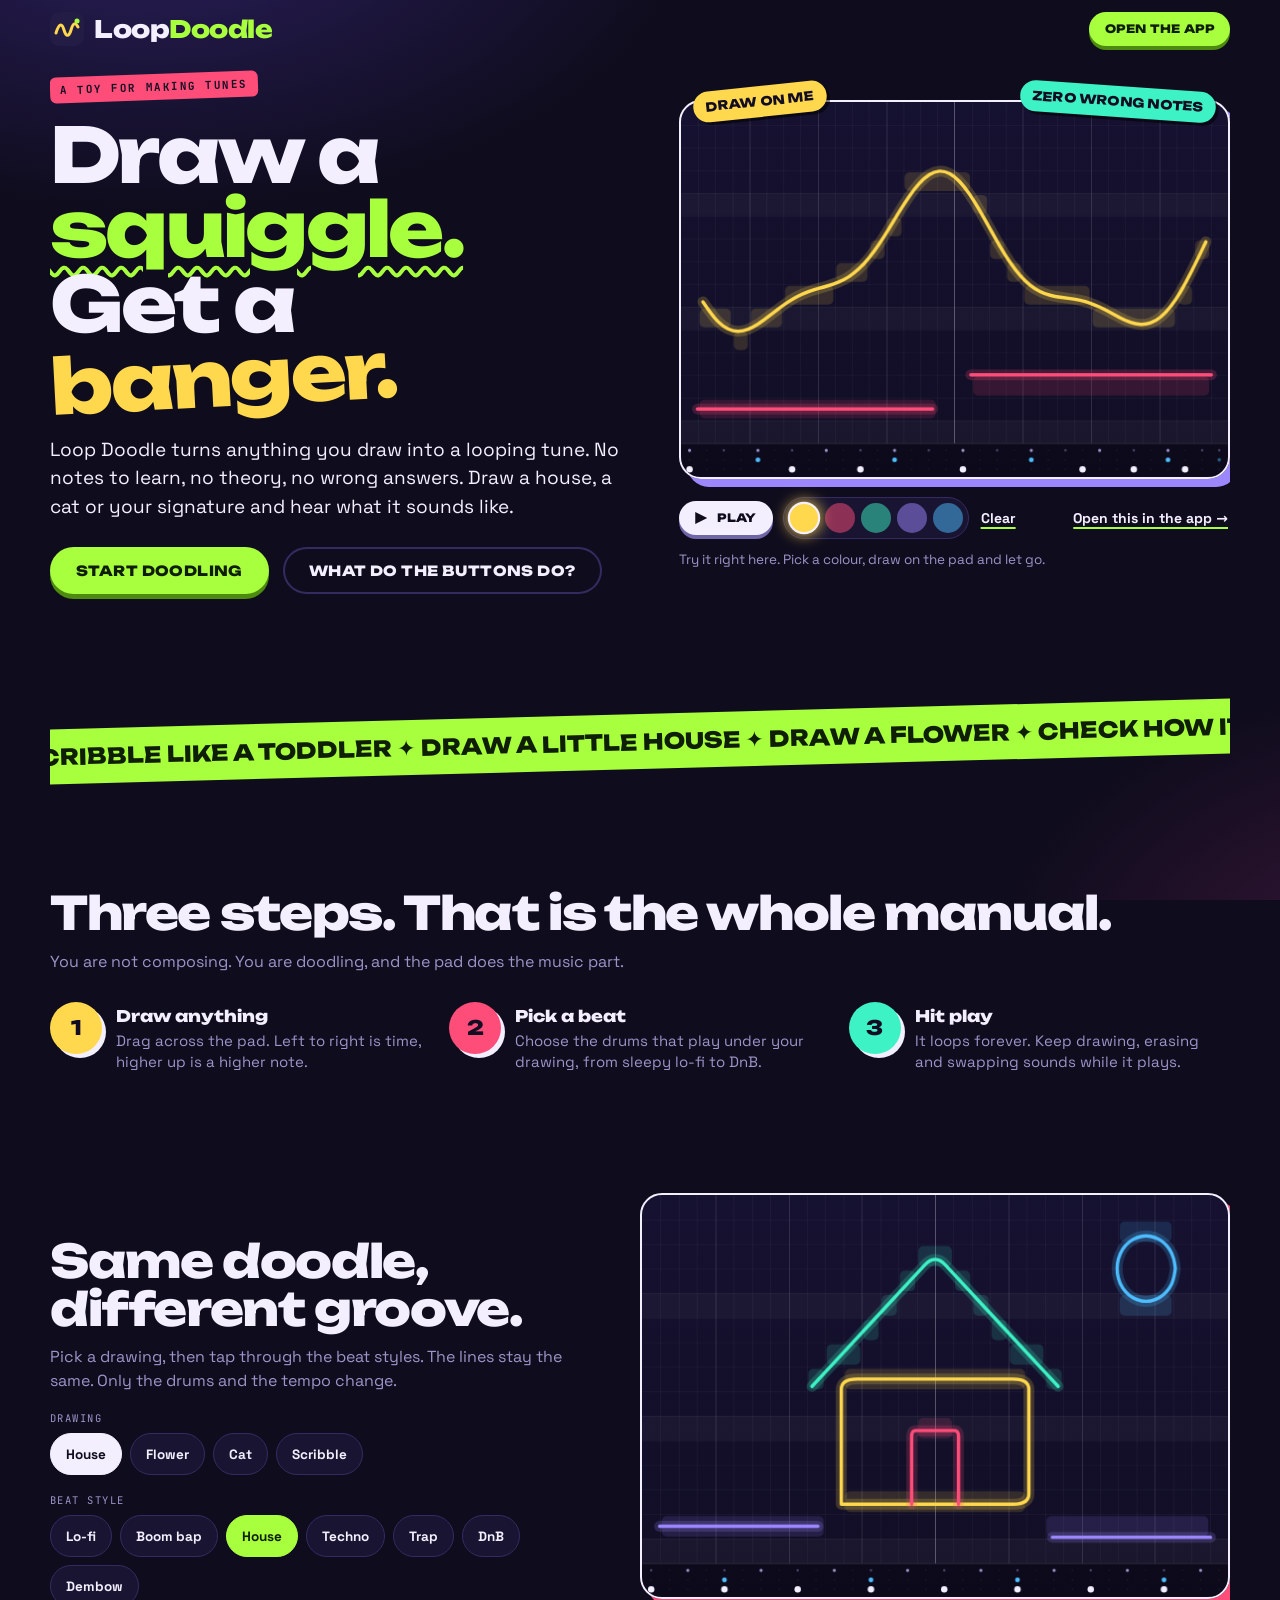
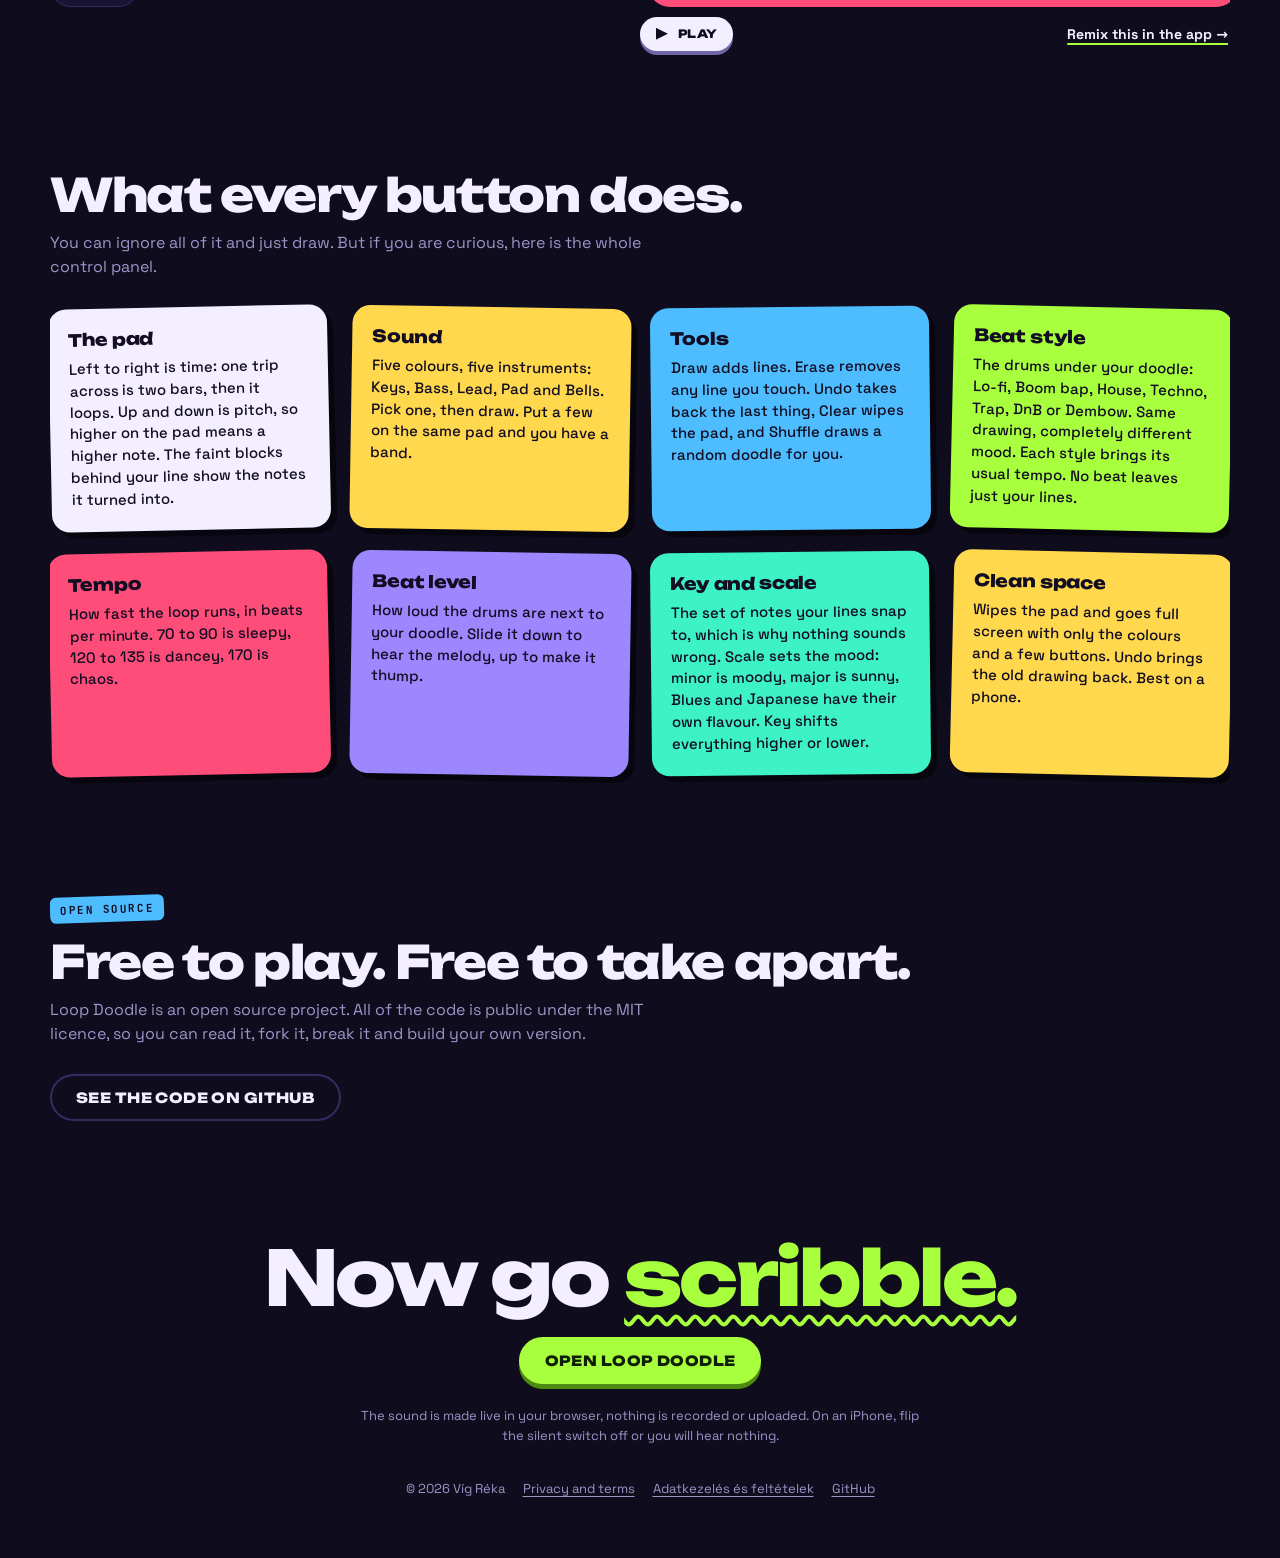
==== public/index.html @ 671beec5 "Initial commit: Loop Doodle static site Co-Authored-By: Claude Fable 5.2 <noreply@anthropic.com>" ====
<!DOCTYPE html>
<html lang="en">
<head>
<meta charset="utf-8">
<meta name="viewport" content="width=device-width, initial-scale=1, viewport-fit=cover">
<title>Loop Doodle</title>
<meta name="description" content="Draw a squiggle, get a banger. Loop Doodle turns anything you draw into a looping tune over a beat. Free, open source, no sign-up.">
<meta name="theme-color" content="#0f0c1d">
<meta property="og:title" content="Loop Doodle">
<meta property="og:description" content="Draw a squiggle, get a banger. Loop Doodle turns anything you draw into a looping tune over a beat. Free, open source, no sign-up.">
<meta property="og:type" content="website">
<link rel="icon" href="favicon.svg" type="image/svg+xml">
<link rel="stylesheet" href="styles.css">
</head>
<body>
<!-- ================= LANDING ================= -->
<div class="landing">
  <nav class="nav">
    <a class="brand" href="#home">
      <svg width="34" height="34" viewBox="0 0 34 34" aria-hidden="true"><rect width="34" height="34" rx="9" fill="#231d45"/><path d="M6 21c3-10 6-10 8-3s5 7 7 0 4-8 7-3" fill="none" stroke="#ffd84d" stroke-width="3" stroke-linecap="round"/><circle cx="27" cy="9" r="2.5" fill="#a8ff3e"/></svg>
      <b>Loop<span>Doodle</span></b>
    </a>
    <a class="btn sm" href="#play">Open the app</a>
  </nav>

  <section class="hero">
    <div>
      <span class="tag">A toy for making tunes</span>
      <h1 class="mega">Draw a <span class="a">squiggle.</span><br>Get a <span class="b">banger.</span></h1>
      <p class="lede">Loop Doodle turns anything you draw into a looping tune. No notes to learn, no theory, no wrong answers. Draw a house, a cat or your signature and hear what it sounds like.</p>
      <div class="cta">
        <a class="btn" href="#play">Start doodling</a>
        <button class="btn ghost" id="toGuide">What do the buttons do?</button>
      </div>
    </div>
    <div class="demo">
      <span class="sticker s1">Draw on me</span>
      <span class="sticker s2">Zero wrong notes</span>
      <div class="mini"><canvas id="heroPad" aria-label="Demo pad. Draw a line to hear it."></canvas></div>
      <div class="mbar">
        <button class="btn sm white" id="heroPlay" aria-pressed="false"><span class="ico"></span><span>Play</span></button>
        <div class="dots" id="heroDots"></div>
        <button class="link" id="heroClear">Clear</button>
        <span class="sp"></span>
        <button class="link" id="heroOpen">Open this in the app &rarr;</button>
      </div>
      <p class="cap">Try it right here. Pick a colour, draw on the pad and let go.</p>
    </div>
  </section>

  <div class="marq" aria-hidden="true"><div>
    <span>Scribble like a toddler &#10022; Draw a little house &#10022; Draw a flower &#10022; Check how it sounds &#10022; Sign your name &#10022; Draw a cat &#10022;</span>
    <span>Scribble like a toddler &#10022; Draw a little house &#10022; Draw a flower &#10022; Check how it sounds &#10022; Sign your name &#10022; Draw a cat &#10022;</span>
  </div></div>

  <section>
    <h2 class="h2">Three steps. That is the whole manual.</h2>
    <p class="sub">You are not composing. You are doodling, and the pad does the music part.</p>
    <ol class="steps">
      <li style="--c: var(--keys)"><i>1</i><div><h3>Draw anything</h3><p>Drag across the pad. Left to right is time, higher up is a higher note.</p></div></li>
      <li style="--c: var(--bass)"><i>2</i><div><h3>Pick a beat</h3><p>Choose the drums that play under your drawing, from sleepy lo-fi to DnB.</p></div></li>
      <li style="--c: var(--lead)"><i>3</i><div><h3>Hit play</h3><p>It loops forever. Keep drawing, erasing and swapping sounds while it plays.</p></div></li>
    </ol>
  </section>

  <section class="groove">
    <div>
      <h2 class="h2">Same doodle, different groove.</h2>
      <p class="sub" style="margin-bottom: 0">Pick a drawing, then tap through the beat styles. The lines stay the same. Only the drums and the tempo change.</p>
      <div class="plab">Drawing</div>
      <div class="pills" id="shapePills"></div>
      <div class="plab">Beat style</div>
      <div class="pills bt" id="beatPills"></div>
    </div>
    <div class="demo">
      <div class="mini" style="box-shadow: 8px 8px 0 var(--bass)"><canvas id="groovePad" aria-label="Demo pad with a ready-made drawing."></canvas></div>
      <div class="mbar">
        <button class="btn sm white" id="groovePlay" aria-pressed="false"><span class="ico"></span><span>Play</span></button>
        <span class="sp"></span>
        <button class="link" id="grooveOpen">Remix this in the app &rarr;</button>
      </div>
    </div>
  </section>

  <section id="guide">
    <h2 class="h2">What every button does.</h2>
    <p class="sub">You can ignore all of it and just draw. But if you are curious, here is the whole control panel.</p>
    <div class="guide" id="guideCards"></div>
  </section>

  <section>
    <span class="tag" style="background: var(--bells)">Open source</span>
    <h2 class="h2" style="margin-top: 16px">Free to play. Free to take apart.</h2>
    <p class="sub">Loop Doodle is an open source project. All of the code is public under the MIT licence, so you can read it, fork it, break it and build your own version.</p>
    <a class="btn ghost" href="https://github.com/RekaWeb3Design/loop-doodle" target="_blank" rel="noopener">See the code on GitHub</a>
  </section>

  <section class="end">
    <h2 class="mega">Now go <span class="a">scribble.</span></h2>
    <a class="btn" href="#play">Open Loop Doodle</a>
    <p class="fine">The sound is made live in your browser, nothing is recorded or uploaded. On an iPhone, flip the silent switch off or you will hear nothing.</p>
    <p class="flinks"><span>&copy; 2026 Víg Réka</span><a href="#legal">Privacy and terms</a><a href="#legal">Adatkezelés és feltételek</a><a href="https://github.com/RekaWeb3Design/loop-doodle" target="_blank" rel="noopener">GitHub</a></p>
  </section>
</div>

<!-- ================= LEGAL ================= -->
<div class="legalv">
  <nav class="nav">
    <a class="brand" href="#home">
      <svg width="34" height="34" viewBox="0 0 34 34" aria-hidden="true"><rect width="34" height="34" rx="9" fill="#231d45"/><path d="M6 21c3-10 6-10 8-3s5 7 7 0 4-8 7-3" fill="none" stroke="#ffd84d" stroke-width="3" stroke-linecap="round"/><circle cx="27" cy="9" r="2.5" fill="#a8ff3e"/></svg>
      <b>Loop<span>Doodle</span></b>
    </a>
    <a class="btn sm" href="#play">Open the app</a>
  </nav>
  <div class="langs">
    <button class="pill" id="lgEn" aria-pressed="true">English</button>
    <button class="pill" id="lgHu" aria-pressed="false">Magyar</button>
  </div>

  <article id="legalEn" lang="en">
    <h1>Privacy and terms</h1>
    <p class="when">Last updated: 12 November 2026</p>
    <div class="short"><p><strong>The short version:</strong> Loop Doodle has no accounts, no cookies, no analytics and no ads. Your doodles stay in your own browser and we never see them.</p></div>

    <h2>Who runs this site</h2>
    <p>Víg Réka e.v. (sole proprietor), Budapest, Hungary. For anything about this site or your data, write to <span class="sel">hello@rekavig.com</span>.</p>

    <h2>Privacy</h2>
    <h3>Your doodles and settings</h3>
    <p>Your drawing and your settings (sound, beat style, tempo, key and scale) are saved in your browser's local storage, so they are still there the next time you open the page. They never leave your device and we cannot see them. To remove them, press Clear in the app or clear this site's data in your browser settings.</p>
    <h3>Technical data when the page loads</h3>
    <p>The site is hosted by Cloudflare, Inc. (101 Townsend St, San Francisco, CA 94107, USA). To deliver the page and keep it secure, Cloudflare processes your IP address and basic request details such as the time of the request and your browser type. The legal basis is our legitimate interest in running a working, secure website (GDPR Article 6(1)(f)). Cloudflare acts as our data processor and may process this data outside the European Economic Area under the safeguards set out in its Data Processing Addendum. We keep no logs of our own.</p>
    <h3>What we do not do</h3>
    <ul>
      <li>No cookies, no tracking, no analytics, no advertising.</li>
      <li>No accounts, sign-ups or forms.</li>
      <li>No microphone or camera access. All sound is generated on your device.</li>
      <li>No third-party fonts or scripts. Everything loads from this site.</li>
    </ul>
    <h3>Your rights</h3>
    <p>Under the GDPR you can ask for access to your personal data, for it to be corrected, erased or restricted, and you can object to its processing. Write to the address above. Because this site keeps nothing that identifies you, in most cases there will be nothing for us to look up. You can also complain to the Hungarian data protection authority: Nemzeti Adatvédelmi és Információszabadság Hatóság (NAIH), 1055 Budapest, Falk Miksa utca 9-11., naih.hu.</p>
    <h3>Children</h3>
    <p>The site collects nothing from anyone, so it is fine to use at any age.</p>

    <h2>Terms of use</h2>
    <ul>
      <li>Loop Doodle is a free toy, made for fun and offered as it is. We do not promise it will always be available or free of bugs.</li>
      <li>Sound can be loud. Start with your volume low, especially on headphones.</li>
      <li>Whatever you draw is yours.</li>
      <li>The code is open source under the MIT licence and lives at github.com/RekaWeb3Design/loop-doodle. The Loop Doodle name and logo stay with the operator.</li>
      <li>Nothing here limits rights you have under mandatory consumer protection law. Hungarian law applies.</li>
    </ul>

    <h2>Credits</h2>
    <p>Typefaces: Unbounded, Space Grotesk and JetBrains Mono, each used under the SIL Open Font License 1.1. The licence texts are published with the site in the fonts folder.</p>
  </article>

  <article id="legalHu" lang="hu" hidden>
    <h1>Adatkezelés és feltételek</h1>
    <p class="when">Utolsó frissítés: 2026. november 12.</p>
    <div class="short"><p><strong>Röviden:</strong> a Loop Doodle-ben nincs fiók, nincs süti, nincs analitika és nincs hirdetés. A rajzaid a saját böngésződben maradnak, mi nem látjuk őket.</p></div>

    <h2>Ki üzemelteti az oldalt</h2>
    <p>Víg Réka e.v. (egyéni vállalkozó), Budapest, Magyarország. Az oldallal vagy az adataiddal kapcsolatban itt érsz el: <span class="sel">hello@rekavig.com</span>.</p>

    <h2>Adatkezelés</h2>
    <h3>A rajzaid és a beállításaid</h3>
    <p>A rajzodat és a beállításaidat (hangszín, beat stílus, tempó, hangnem és skála) a böngésződ helyi tárolója őrzi meg, hogy a következő megnyitáskor is meglegyenek. Ezek nem hagyják el az eszközödet, mi nem férünk hozzájuk. Törölni az appban a Clear gombbal tudod, vagy a böngésző beállításaiban az oldal adatainak törlésével.</p>
    <h3>Technikai adatok az oldal betöltésekor</h3>
    <p>Az oldal tárhelyszolgáltatója a Cloudflare, Inc. (101 Townsend St, San Francisco, CA 94107, USA). Az oldal kiszolgálásához és védelméhez a Cloudflare kezeli az IP-címedet és a kérés alapadatait, például az időpontját és a böngésződ típusát. Az adatkezelés jogalapja a működő, biztonságos weboldal üzemeltetéséhez fűződő jogos érdekünk (GDPR 6. cikk (1) bekezdés f) pont). A Cloudflare adatfeldolgozóként jár el, és az adatokat az Európai Gazdasági Térségen kívül is kezelheti az adatfeldolgozási megállapodásában (Data Processing Addendum) rögzített garanciák mellett. Saját naplót nem vezetünk.</p>
    <h3>Amit nem csinálunk</h3>
    <ul>
      <li>Nincs süti, követés, analitika és hirdetés.</li>
      <li>Nincs fiók, regisztráció és űrlap.</li>
      <li>Nem kérünk hozzáférést a mikrofonhoz vagy a kamerához. Minden hang a te eszközödön keletkezik.</li>
      <li>Nincs külső betűtípus vagy szkript. Minden erről az oldalról töltődik be.</li>
    </ul>
    <h3>A jogaid</h3>
    <p>A GDPR alapján kérheted a személyes adataidhoz való hozzáférést, azok helyesbítését, törlését vagy kezelésének korlátozását, és tiltakozhatsz az adatkezelés ellen. Ehhez írj a fenti címre. Mivel az oldal semmit nem tárol, ami téged azonosítana, a legtöbb esetben nem lesz mit kikeresnünk. Panasszal a Nemzeti Adatvédelmi és Információszabadság Hatósághoz (NAIH) fordulhatsz: 1055 Budapest, Falk Miksa utca 9-11., naih.hu.</p>
    <h3>Gyerekek</h3>
    <p>Az oldal senkitől nem gyűjt adatot, ezért bármilyen életkorban használható.</p>

    <h2>Felhasználási feltételek</h2>
    <ul>
      <li>A Loop Doodle ingyenes játék, szórakozásból készült, és úgy használható, ahogy van. Nem vállalunk garanciát arra, hogy mindig elérhető és hibátlan lesz.</li>
      <li>A hang hangos lehet. Halk hangerővel kezdj, főleg fejhallgatóval.</li>
      <li>Amit rajzolsz, az a tiéd.</li>
      <li>A kód nyílt forráskódú, MIT licenc alatt érhető el itt: github.com/RekaWeb3Design/loop-doodle. A Loop Doodle név és logó az üzemeltetőé marad.</li>
      <li>Az itt leírtak nem korlátozzák a kötelező fogyasztóvédelmi szabályok szerinti jogaidat. A magyar jog az irányadó.</li>
    </ul>

    <h2>Köszönet</h2>
    <p>Betűtípusok: Unbounded, Space Grotesk és JetBrains Mono, mindegyik a SIL Open Font License 1.1 alapján. A licencszövegek az oldallal együtt, a fonts mappában érhetők el.</p>
  </article>
</div>

<!-- ================= APP ================= -->
<div class="app">
  <header class="top">
    <a class="brand" href="#home" aria-label="Loop Doodle, back to the start page">
      <svg width="34" height="34" viewBox="0 0 34 34" aria-hidden="true"><rect width="34" height="34" rx="9" fill="#231d45"/><path d="M6 21c3-10 6-10 8-3s5 7 7 0 4-8 7-3" fill="none" stroke="#ffd84d" stroke-width="3" stroke-linecap="round"/><circle cx="27" cy="9" r="2.5" fill="#a8ff3e"/></svg>
      <b>Loop<span>Doodle</span></b>
    </a>
    <p class="hint">Draw a line and it becomes a melody. Left to right is time, higher on the pad is a higher note.</p>
    <div class="right">
      <button class="help" id="helpBtn" aria-label="How it works">?</button>
      <button class="btn sm white" id="play" aria-pressed="false"><span class="ico"></span><span>Play</span></button>
    </div>
  </header>

  <main class="stage" id="stage"><canvas id="pad" aria-label="Sketch pad. Draw lines to make notes."></canvas>
    <button class="float" id="cleanBtn">Clean space</button>
    <div class="cbar">
      <div id="dots"></div>
      <div>
        <button class="cb" id="cPlay" aria-label="Play or stop" aria-pressed="false">&#9654;</button>
        <button class="cb" id="cUndo" aria-label="Undo">&#8630;</button>
        <button class="cb" id="cErase" aria-label="Erase" aria-pressed="false">&#9003;</button>
        <button class="cb" id="cWipe" aria-label="Clear the pad">&#10227;</button>
        <button class="cb" id="cExit" aria-label="Leave clean space">&#10005;</button>
      </div>
    </div>
  </main>

  <aside class="deck">
    <div class="grp">
      <div class="lbl"><span>Sound</span></div>
      <div class="row five" id="chips"></div>
    </div>
    <div class="grp">
      <div class="lbl"><span>Tools</span></div>
      <div class="row five">
        <button class="tool" id="tDraw" aria-pressed="true">Draw</button>
        <button class="tool" id="tErase" aria-pressed="false">Erase</button>
        <button class="tool" id="tUndo">Undo</button>
        <button class="tool" id="tClear">Clear</button>
        <button class="tool" id="tDice">Shuffle</button>
      </div>
    </div>
    <div class="grp">
      <div class="lbl"><span>Beat style</span></div>
      <div class="row four" id="beats"></div>
    </div>
    <div class="row two">
      <div class="grp">
        <label class="lbl" for="bpm"><span>Tempo</span><b><span id="bpmOut">78</span> bpm</b></label>
        <input type="range" id="bpm" min="60" max="180" step="1" value="78">
      </div>
      <div class="grp">
        <label class="lbl" for="bvol"><span>Beat level</span><b id="bvolOut">70%</b></label>
        <input type="range" id="bvol" min="0" max="100" step="1" value="70">
      </div>
    </div>
    <div class="row two">
      <div class="grp">
        <label class="lbl" for="root"><span>Key</span></label>
        <select id="root"></select>
      </div>
      <div class="grp">
        <label class="lbl" for="scale"><span>Scale</span></label>
        <select id="scale"></select>
      </div>
    </div>
    <p class="foot">Every line snaps to the scale, so nothing sounds wrong. Not sure what something does? Tap the <kbd>?</kbd> at the top. <kbd>Space</kbd> plays and stops. <a href="#legal">Privacy and terms</a></p>
  </aside>
</div>

<div class="sheet" id="sheet" hidden>
  <div class="sheet-in" role="dialog" aria-labelledby="sheetT">
    <header><h2 id="sheetT">How Loop Doodle works</h2><button class="cb" id="sheetX" aria-label="Close">&#10005;</button></header>
    <p>Just draw. You cannot break anything, and every line turns into notes that fit together.</p>
    <dl id="guideList"></dl>
    <button class="btn sm" id="sheetOk">Got it, let me draw</button>
  </div>
</div>
<script src="app.js" defer></script>
</body>
</html>
---- public/styles.css ----
/* Loop Doodle. MIT licence. Fonts are self-hosted (SIL OFL 1.1, see fonts/). */
@font-face {
  font-family: 'Unbounded';
  font-style: normal;
  font-display: swap;
  font-weight: 200 900;
  src: url(fonts/unbounded-latin-ext-wght-normal.woff2) format('woff2');
  unicode-range: U+0100-02BA,U+02BD-02C5,U+02C7-02CC,U+02CE-02D7,U+02DD-02FF,U+0304,U+0308,U+0329,U+1D00-1DBF,U+1E00-1E9F,U+1EF2-1EFF,U+2020,U+20A0-20AB,U+20AD-20C0,U+2113,U+2C60-2C7F,U+A720-A7FF;
}
@font-face {
  font-family: 'Unbounded';
  font-style: normal;
  font-display: swap;
  font-weight: 200 900;
  src: url(fonts/unbounded-latin-wght-normal.woff2) format('woff2');
  unicode-range: U+0000-00FF,U+0131,U+0152-0153,U+02BB-02BC,U+02C6,U+02DA,U+02DC,U+0304,U+0308,U+0329,U+2000-206F,U+20AC,U+2122,U+2191,U+2193,U+2212,U+2215,U+FEFF,U+FFFD;
}
@font-face {
  font-family: 'Space Grotesk';
  font-style: normal;
  font-display: swap;
  font-weight: 300 700;
  src: url(fonts/space-grotesk-latin-ext-wght-normal.woff2) format('woff2');
  unicode-range: U+0100-02BA,U+02BD-02C5,U+02C7-02CC,U+02CE-02D7,U+02DD-02FF,U+0304,U+0308,U+0329,U+1D00-1DBF,U+1E00-1E9F,U+1EF2-1EFF,U+2020,U+20A0-20AB,U+20AD-20C0,U+2113,U+2C60-2C7F,U+A720-A7FF;
}
@font-face {
  font-family: 'Space Grotesk';
  font-style: normal;
  font-display: swap;
  font-weight: 300 700;
  src: url(fonts/space-grotesk-latin-wght-normal.woff2) format('woff2');
  unicode-range: U+0000-00FF,U+0131,U+0152-0153,U+02BB-02BC,U+02C6,U+02DA,U+02DC,U+0304,U+0308,U+0329,U+2000-206F,U+20AC,U+2122,U+2191,U+2193,U+2212,U+2215,U+FEFF,U+FFFD;
}
@font-face {
  font-family: 'JetBrains Mono';
  font-style: normal;
  font-display: swap;
  font-weight: 100 800;
  src: url(fonts/jetbrains-mono-latin-ext-wght-normal.woff2) format('woff2');
  unicode-range: U+0100-02BA,U+02BD-02C5,U+02C7-02CC,U+02CE-02D7,U+02DD-02FF,U+0304,U+0308,U+0329,U+1D00-1DBF,U+1E00-1E9F,U+1EF2-1EFF,U+2020,U+20A0-20AB,U+20AD-20C0,U+2113,U+2C60-2C7F,U+A720-A7FF;
}
@font-face {
  font-family: 'JetBrains Mono';
  font-style: normal;
  font-display: swap;
  font-weight: 100 800;
  src: url(fonts/jetbrains-mono-latin-wght-normal.woff2) format('woff2');
  unicode-range: U+0000-00FF,U+0131,U+0152-0153,U+02BB-02BC,U+02C6,U+02DA,U+02DC,U+0304,U+0308,U+0329,U+2000-206F,U+20AC,U+2122,U+2191,U+2193,U+2212,U+2215,U+FEFF,U+FFFD;
}
:root { padding: env(safe-area-inset-top, 0px) 0 env(safe-area-inset-bottom, 0px); }
body { margin: 0; }
img { max-width: 100%; }
/* Layout: two views in one page. Landing = loud sticker-sheet scroll with live pads; app = one-screen groovebox (pad left, deck right, stacked on phones). */
:root {
  color-scheme: dark;
  --bg: #0f0c1d;
  --panel: #181431;
  --panel-2: #231d45;
  --line: #342c61;
  --fg: #f3efff;
  --muted: #9d94c9;
  --ink: #120d22;
  --accent: #a8ff3e;
  --accent-deep: #4c8a10;
  --on-accent: #0f1f06;
  --keys: #ffd84d;
  --bass: #ff4d7a;
  --lead: #3df2c5;
  --pad: #9d87ff;
  --bells: #4dbdff;
  --f-display: "Unbounded", "Arial Black", system-ui, sans-serif;
  --f-body: "Space Grotesk", system-ui, -apple-system, "Segoe UI", sans-serif;
  --f-mono: "JetBrains Mono", ui-monospace, "Cascadia Mono", Consolas, monospace;
  --r: 14px;
}
* { box-sizing: border-box; }
[hidden] { display: none !important; }
html, body { height: 100%; }
body {
  background:
    radial-gradient(900px 500px at 12% -10%, #2a1f5c 0%, transparent 60%),
    radial-gradient(700px 500px at 110% 110%, #3a1638 0%, transparent 60%),
    var(--bg);
  background-attachment: fixed;
  color: var(--fg);
  font-family: var(--f-body);
  font-size: 14px;
  padding-block: 12px;
  padding-left: max(16px, env(safe-area-inset-left, 0px));
  padding-right: max(16px, env(safe-area-inset-right, 0px));
  -webkit-tap-highlight-color: transparent;
}
body.land, body.legal { height: auto; min-height: 100%; }
body:not(.play) .app, body:not(.land) .landing, body:not(.legal) .legalv { display: none; }

/* legal view */
.legalv { max-width: 720px; margin-inline: auto; padding-bottom: 48px; }
.legalv .nav { margin-bottom: 36px; }
.legalv .langs { display: flex; gap: 8px; margin-bottom: 26px; }
.legalv h1 { font-family: var(--f-display); font-weight: 800; font-size: clamp(28px, 6vw, 42px); letter-spacing: -0.03em; line-height: 1.05; margin: 0 0 8px; }
.legalv h2 { font-family: var(--f-display); font-weight: 800; font-size: 18px; letter-spacing: -0.01em; margin: 34px 0 10px; color: var(--accent); }
.legalv h3 { font-size: 16px; margin: 20px 0 6px; }
.legalv p, .legalv li { font-size: 16px; line-height: 1.6; color: #d9d3f2; margin: 0 0 12px; }
.legalv ul { padding-left: 20px; margin: 0 0 12px; }
.legalv .when { color: var(--muted); font-family: var(--f-mono); font-size: 12px; letter-spacing: .06em; }
.legalv .short { background: var(--panel); border: 1px solid var(--line); border-radius: 16px; padding: 16px 18px; margin: 18px 0 0; }
.legalv .short p { margin: 0; color: var(--fg); }
.legalv .sel { user-select: all; font-family: var(--f-mono); font-size: 14.5px; color: var(--fg); overflow-wrap: anywhere; }
.flinks { display: flex; flex-wrap: wrap; gap: 6px 18px; justify-content: center; color: var(--muted); font-size: 13px; }
.flinks a { text-underline-offset: 3px; }
button, select, input { font: inherit; color: inherit; }
button { cursor: pointer; }
a { color: inherit; }
:focus-visible { outline: 2px solid var(--fg); outline-offset: 2px; }

/* shared bits */
.brand { display: flex; align-items: center; gap: 10px; min-width: 0; text-decoration: none; }
.brand svg { flex: none; }
.brand b { font-family: var(--f-display); font-weight: 800; font-size: clamp(17px, 4.6vw, 24px); letter-spacing: -0.02em; line-height: 1; white-space: nowrap; }
.brand b span { color: var(--accent); }
.btn {
  display: inline-flex; align-items: center; justify-content: center; gap: 10px; text-decoration: none; border: 0; border-radius: 999px;
  background: var(--accent); color: var(--on-accent); padding: 15px 26px;
  font-family: var(--f-display); font-weight: 800; font-size: 14px; letter-spacing: 0.03em; text-transform: uppercase; white-space: nowrap;
  box-shadow: 0 5px 0 var(--accent-deep); transition: transform .08s, box-shadow .08s;
}
.btn:active { transform: translateY(4px); box-shadow: 0 1px 0 var(--accent-deep); }
.btn.sm { padding: 10px 16px; font-size: 11.5px; box-shadow: 0 4px 0 var(--accent-deep); }
.btn.ghost { background: transparent; color: var(--fg); box-shadow: inset 0 0 0 2px var(--line); }
.btn.ghost:active { transform: none; box-shadow: inset 0 0 0 2px var(--fg); }
.btn.white { background: var(--fg); color: var(--bg); box-shadow: 0 4px 0 #6f66a8; }
.btn.white[aria-pressed="true"] { background: var(--accent); color: var(--on-accent); box-shadow: 0 4px 0 var(--accent-deep); }
.ico { width: 12px; height: 12px; background: currentColor; clip-path: polygon(0 0, 100% 50%, 0 100%); flex: none; }
[aria-pressed="true"] > .ico { clip-path: none; border-radius: 2px; }
.dot { width: 30px; height: 30px; border-radius: 50%; background: var(--c); border: 2px solid transparent; opacity: .5; padding: 0; flex: none; transition: opacity .12s, transform .08s; }
.dot[aria-pressed="true"] { opacity: 1; border-color: var(--fg); box-shadow: 0 0 14px var(--c); transform: scale(1.08); }

/* ================= landing ================= */
.landing { max-width: 1180px; margin-inline: auto; display: flex; flex-direction: column; gap: clamp(64px, 10vw, 120px); overflow-x: clip; padding-bottom: 36px; }
.nav { display: flex; align-items: center; justify-content: space-between; gap: 12px; }
.hero { display: grid; gap: 36px; align-items: center; margin-top: calc(clamp(64px, 10vw, 120px) * -1 + 28px); }
.tag { display: inline-block; font-family: var(--f-mono); font-size: 11px; letter-spacing: .14em; text-transform: uppercase; background: var(--bass); color: var(--ink); padding: 6px 10px; border-radius: 6px; transform: rotate(-2deg); font-weight: 700; }
.mega { font-family: var(--f-display); font-weight: 800; font-size: clamp(40px, 11.5vw, 76px); line-height: .98; letter-spacing: -0.035em; margin: 18px 0 20px; }
.mega .a { color: var(--accent); text-decoration: underline wavy var(--accent); text-decoration-thickness: 4px; text-underline-offset: 9px; }
.mega .b { color: var(--keys); display: inline-block; transform: rotate(-3deg); }
.lede { font-size: clamp(16px, 2.2vw, 19px); line-height: 1.5; color: var(--fg); max-width: 34em; margin: 0 0 26px; }
.cta { display: flex; flex-wrap: wrap; gap: 14px; align-items: center; }

.demo { position: relative; min-width: 0; }
.mini { position: relative; aspect-ratio: 16 / 11; max-width: 100%; background: linear-gradient(180deg, #151130, #110e25); border: 2px solid var(--fg); border-radius: 22px; overflow: hidden; box-shadow: 8px 8px 0 var(--pad); }
.mini canvas, #pad { position: absolute; inset: 0; width: 100%; height: 100%; touch-action: none; cursor: crosshair; display: block; }
.sticker { position: absolute; z-index: 3; font-family: var(--f-display); font-weight: 800; font-size: 11px; text-transform: uppercase; letter-spacing: .02em; padding: 8px 12px; border-radius: 999px; color: var(--ink); pointer-events: none; box-shadow: 3px 3px 0 rgba(0,0,0,.5); }
.sticker.s1 { background: var(--keys); top: -14px; left: 14px; transform: rotate(-6deg); }
.sticker.s2 { background: var(--lead); top: -14px; right: 14px; transform: rotate(4deg); }
.mbar { display: flex; flex-wrap: wrap; align-items: center; gap: 10px; margin-top: 18px; }
.mbar .dots { display: flex; gap: 6px; padding: 5px; border: 1px solid var(--line); border-radius: 999px; background: var(--panel); }
.mbar .sp { flex: 1; }
.link { background: none; border: 0; padding: 6px 2px; font-weight: 700; text-decoration: underline; text-underline-offset: 4px; text-decoration-color: var(--accent); text-decoration-thickness: 2px; }
.cap { color: var(--muted); margin: 12px 0 0; font-size: 13.5px; }

.marq { background: var(--accent); color: var(--on-accent); transform: rotate(-1.5deg); margin-inline: -30px; padding: 14px 0; overflow: hidden; }
.marq div { display: flex; width: max-content; animation: marq 26s linear infinite; font-family: var(--f-display); font-weight: 800; font-size: clamp(15px, 3vw, 22px); text-transform: uppercase; white-space: nowrap; }
.marq span { padding-right: 2.2em; }
@keyframes marq { to { transform: translateX(-50%); } }

.h2 { font-family: var(--f-display); font-weight: 800; font-size: clamp(26px, 5.6vw, 46px); line-height: 1.05; letter-spacing: -0.03em; margin: 0 0 12px; text-wrap: balance; }
.sub { font-size: 16px; line-height: 1.5; color: var(--muted); margin: 0 0 28px; max-width: 40em; }
.steps { display: grid; gap: 18px; grid-template-columns: repeat(auto-fit, minmax(230px, 1fr)); list-style: none; padding: 0; margin: 0; }
.steps li { display: flex; gap: 14px; align-items: flex-start; }
.steps i { flex: none; width: 52px; height: 52px; border-radius: 50%; display: grid; place-items: center; font-style: normal; font-family: var(--f-display); font-weight: 800; font-size: 20px; color: var(--ink); background: var(--c); box-shadow: 4px 4px 0 var(--fg); }
.steps h3 { margin: 4px 0 4px; font-family: var(--f-display); font-size: 16px; font-weight: 800; }
.steps p { margin: 0; color: var(--muted); font-size: 15px; line-height: 1.45; }

.groove { display: grid; gap: 30px; align-items: center; }
.pills { display: flex; flex-wrap: wrap; gap: 8px; }
.pill { background: var(--panel); border: 1px solid var(--line); border-radius: 999px; padding: 10px 15px; font-weight: 700; font-size: 13.5px; min-height: 42px; }
.pill[aria-pressed="true"] { background: var(--fg); color: var(--bg); border-color: var(--fg); }
.pills.bt .pill[aria-pressed="true"] { background: var(--accent); color: var(--on-accent); border-color: var(--accent); }
.plab { font-family: var(--f-mono); font-size: 10.5px; letter-spacing: .14em; text-transform: uppercase; color: var(--muted); margin: 18px 0 8px; }

.guide { display: grid; gap: 22px; grid-template-columns: repeat(auto-fit, minmax(250px, 1fr)); }
.gc { background: var(--c); color: var(--ink); border-radius: 18px; padding: 20px 20px 22px; box-shadow: 6px 6px 0 rgba(0,0,0,.55); transform: rotate(var(--rot)); min-width: 0; }
.gc h3 { margin: 0 0 8px; font-family: var(--f-display); font-weight: 800; font-size: 17px; letter-spacing: -0.01em; }
.gc p { margin: 0; font-size: 15px; line-height: 1.45; font-weight: 500; }
.end { text-align: center; display: flex; flex-direction: column; align-items: center; gap: 22px; }
.end .mega { margin: 0; }
.fine { color: var(--muted); font-size: 13px; line-height: 1.5; max-width: 44em; margin: 0; }

@media (min-width: 900px) {
  .hero { grid-template-columns: 1.02fr .98fr; gap: 56px; }
  .groove { grid-template-columns: .95fr 1.05fr; gap: 56px; }
  .sticker { font-size: 12.5px; }
}

/* ================= app ================= */
.app { display: flex; flex-direction: column; gap: 12px; min-height: 100%; max-width: 1360px; margin-inline: auto; }
.top { display: flex; align-items: center; gap: 10px; }
.hint { margin: 0; color: var(--muted); flex: 1; min-width: 0; display: none; }
.top .right { margin-left: auto; display: flex; align-items: center; gap: 10px; flex: none; }
.help { width: 40px; height: 40px; border-radius: 50%; background: var(--panel); border: 1px solid var(--line); font-family: var(--f-display); font-weight: 800; font-size: 15px; padding: 0; }
.stage {
  position: relative; height: clamp(280px, 46svh, 560px);
  background: linear-gradient(180deg, #151130, #110e25);
  border: 1px solid var(--line); border-radius: var(--r); overflow: hidden;
  box-shadow: inset 0 0 60px rgba(0,0,0,.45), 0 10px 40px rgba(0,0,0,.35);
}
.stage.erasing #pad { cursor: cell; }
.deck { display: flex; flex-direction: column; gap: 14px; }
.grp { display: flex; flex-direction: column; gap: 7px; min-width: 0; }
.lbl { font-family: var(--f-mono); font-size: 10.5px; letter-spacing: 0.14em; text-transform: uppercase; color: var(--muted); display: flex; justify-content: space-between; gap: 8px; }
.lbl b { color: var(--fg); font-weight: 700; font-variant-numeric: tabular-nums; }
.row { display: grid; gap: 6px; }
.row.five { grid-template-columns: repeat(5, minmax(0, 1fr)); }
.row.four { grid-template-columns: repeat(4, minmax(0, 1fr)); }
.row.two { grid-template-columns: repeat(2, minmax(0, 1fr)); gap: 12px; }
.chip, .tool, .beat {
  background: var(--panel); border: 1px solid var(--line); border-radius: 10px;
  min-height: 44px; padding: 6px 4px; font-weight: 700; font-size: 12.5px; min-width: 0;
  transition: background .12s, border-color .12s, transform .06s;
}
.chip:active, .tool:active, .beat:active { transform: scale(.96); }
.chip { display: flex; flex-direction: column; align-items: center; justify-content: center; gap: 5px; }
.chip i { width: 22px; height: 6px; border-radius: 99px; background: var(--c); box-shadow: 0 0 12px var(--c); }
.chip[aria-pressed="true"] { background: var(--c); color: var(--ink); border-color: var(--c); }
.chip[aria-pressed="true"] i { background: var(--ink); box-shadow: none; }
.tool[aria-pressed="true"] { background: var(--fg); color: var(--bg); border-color: var(--fg); }
.tool:disabled { opacity: .4; cursor: default; }
.beat { display: flex; flex-direction: column; align-items: stretch; gap: 6px; padding: 8px 7px 7px; text-align: left; }
.beat .n { display: flex; justify-content: space-between; align-items: baseline; gap: 4px; white-space: nowrap; }
.beat .n small { font-family: var(--f-mono); font-weight: 500; font-size: 10px; color: var(--muted); }
.beat .mini-p { display: grid; grid-template-columns: repeat(16, 1fr); gap: 1px; height: 7px; }
.beat .mini-p u { background: var(--line); border-radius: 1px; }
.beat .mini-p u.k { background: var(--fg); }
.beat .mini-p u.s { background: var(--bells); }
.beat[aria-pressed="true"] { background: var(--accent); border-color: var(--accent); color: var(--on-accent); }
.beat[aria-pressed="true"] .n small { color: var(--on-accent); }
.beat[aria-pressed="true"] .mini-p u { background: rgba(15,31,6,.2); }
.beat[aria-pressed="true"] .mini-p u.k { background: var(--on-accent); }
.beat[aria-pressed="true"] .mini-p u.s { background: #fff; }
input[type="range"] { width: 100%; accent-color: var(--accent); height: 28px; margin: 0; }
select { width: 100%; min-height: 44px; background: var(--panel); border: 1px solid var(--line); border-radius: 10px; padding: 0 10px; font-weight: 700; }
.foot { color: var(--muted); font-size: 12px; margin: 0; line-height: 1.45; }
.foot kbd { font-family: var(--f-mono); font-size: 11px; border: 1px solid var(--line); border-radius: 5px; padding: 1px 5px; color: var(--fg); }

/* clean space */
.float, .cbar > div { background: color-mix(in srgb, var(--panel) 82%, transparent); border: 1px solid var(--line); border-radius: 999px; -webkit-backdrop-filter: blur(8px); backdrop-filter: blur(8px); }
.float { position: absolute; top: 10px; right: 10px; z-index: 2; padding: 8px 13px; font-weight: 700; font-size: 12px; }
.cbar { display: none; position: absolute; top: 10px; left: max(10px, env(safe-area-inset-left, 0px)); right: max(10px, env(safe-area-inset-right, 0px)); z-index: 2; justify-content: space-between; align-items: center; gap: 8px; pointer-events: none; }
.cbar > div { pointer-events: auto; display: flex; align-items: center; gap: 5px; padding: 5px; }
.cb { width: 36px; height: 36px; border-radius: 50%; background: var(--panel-2); border: 0; font-size: 15px; font-weight: 700; display: grid; place-items: center; padding: 0; line-height: 1; }
.cb[aria-pressed="true"] { background: var(--fg); color: var(--bg); }
#cPlay[aria-pressed="true"] { background: var(--accent); color: var(--on-accent); }
.cb:disabled { opacity: .35; }
body.clean .top, body.clean .deck, body.clean .float { display: none; }
body.clean .cbar { display: flex; flex-wrap: wrap; }
body.clean .stage { position: fixed; inset: env(safe-area-inset-top, 0px) 0 env(safe-area-inset-bottom, 0px) 0; height: auto; border: 0; border-radius: 0; z-index: 20; }
@media (max-width: 480px) { .cbar > div { gap: 4px; } .cbar .dot { width: 26px; height: 26px; } .cb { width: 32px; height: 32px; font-size: 14px; } }

/* help sheet */
.sheet { position: fixed; inset: 0; z-index: 40; background: rgba(8, 6, 18, .78); display: grid; place-items: center; padding: 16px; }
.sheet-in { background: var(--panel); border: 1px solid var(--line); border-radius: 20px; max-width: 580px; width: 100%; max-height: 100%; overflow-y: auto; padding: 22px; }
.sheet-in header { display: flex; justify-content: space-between; align-items: flex-start; gap: 12px; margin-bottom: 6px; }
.sheet-in h2 { margin: 0; font-family: var(--f-display); font-weight: 800; font-size: 20px; letter-spacing: -0.02em; }
.sheet-in > p { color: var(--muted); margin: 0 0 16px; font-size: 14.5px; line-height: 1.45; }
.sheet-in dl { margin: 0 0 18px; }
.sheet-in dt { font-weight: 700; font-size: 15px; display: flex; align-items: center; gap: 8px; margin-bottom: 3px; }
.sheet-in dt::before { content: ""; width: 10px; height: 10px; border-radius: 50%; background: var(--c); }
.sheet-in dd { margin: 0 0 14px; color: var(--muted); line-height: 1.45; font-size: 14.5px; }

@media (min-width: 900px) {
  body.play { padding-block: 18px; }
  .app { display: grid; grid-template-columns: minmax(0, 1fr) 372px; grid-template-rows: auto minmax(0, 1fr); gap: 16px 18px; height: 100%; min-height: 0; }
  .top { grid-column: 1 / -1; gap: 14px; }
  .hint { display: block; }
  .stage { height: auto; min-height: 0; }
  .deck { overflow-y: auto; background: color-mix(in srgb, var(--panel) 55%, transparent); border: 1px solid var(--line); border-radius: var(--r); padding: 16px; }
}
@media (prefers-reduced-motion: reduce) { * { transition: none !important; } .marq div { animation: none; } }
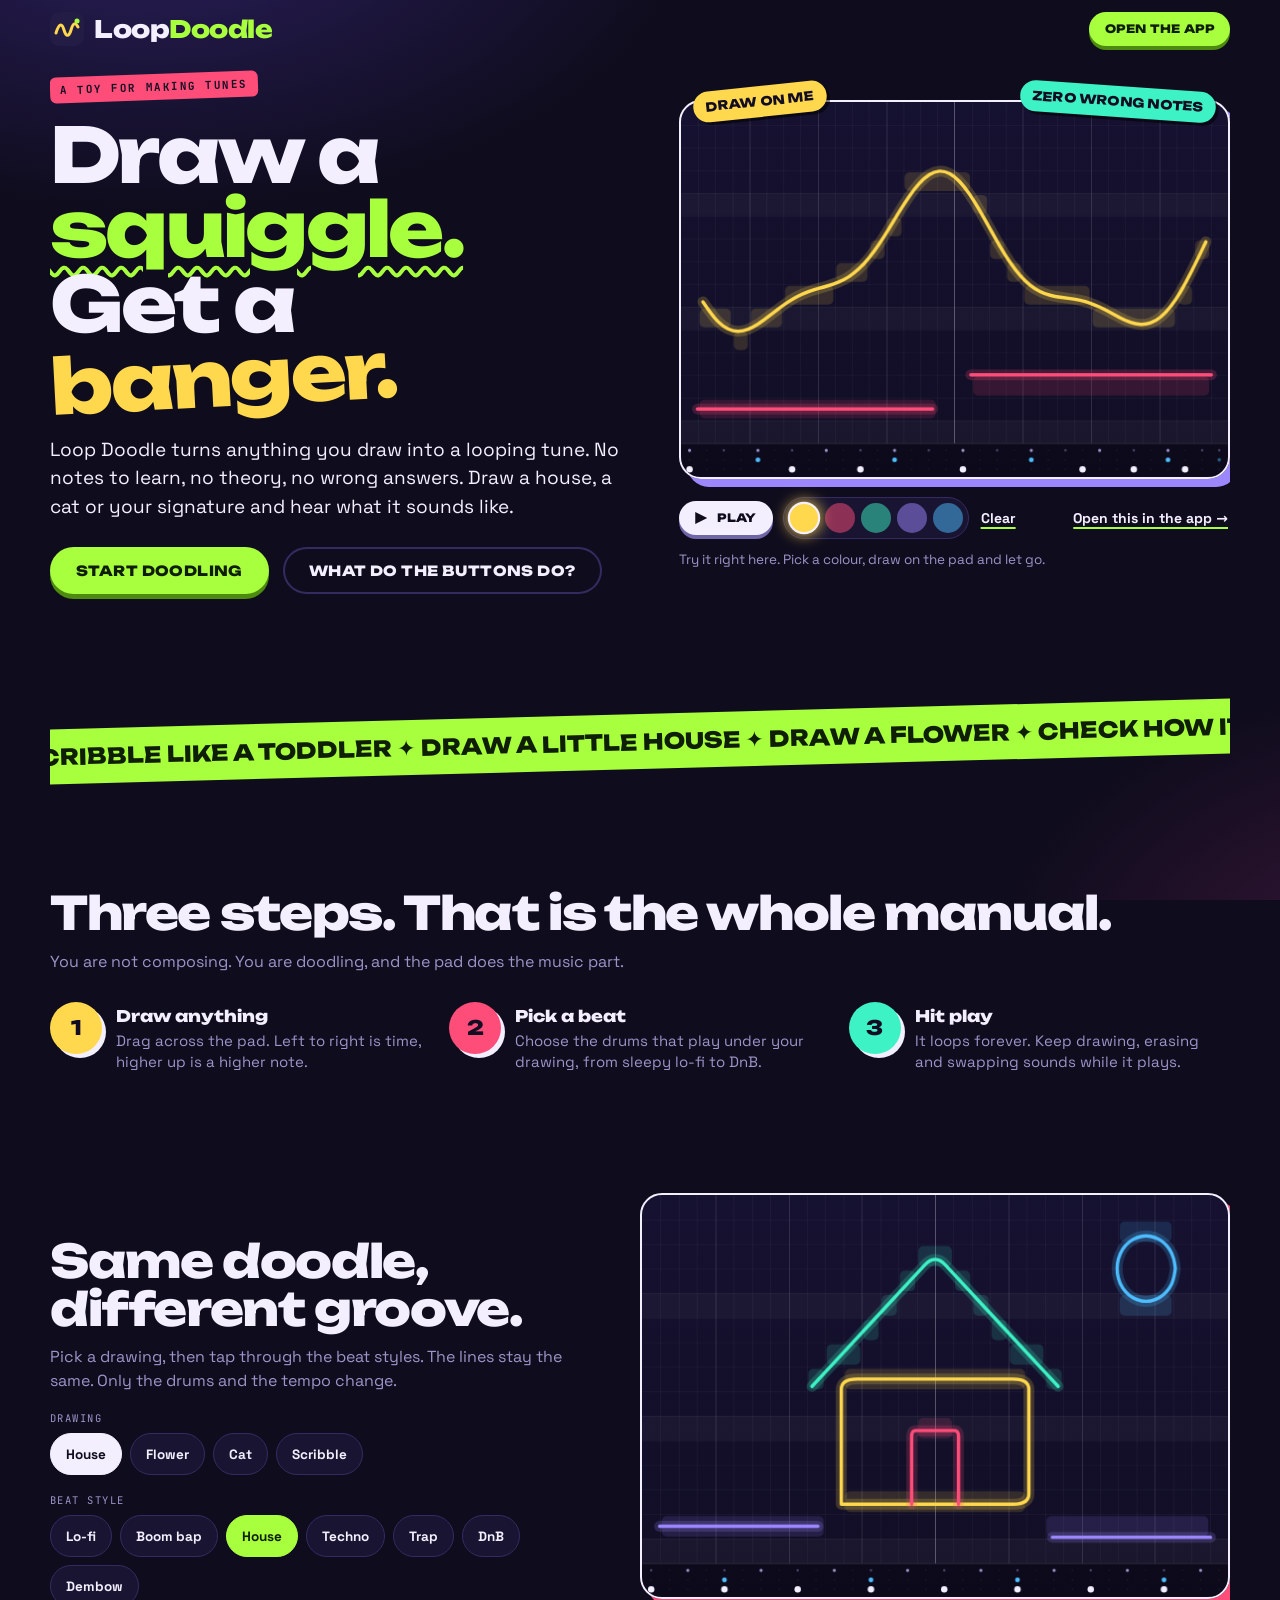
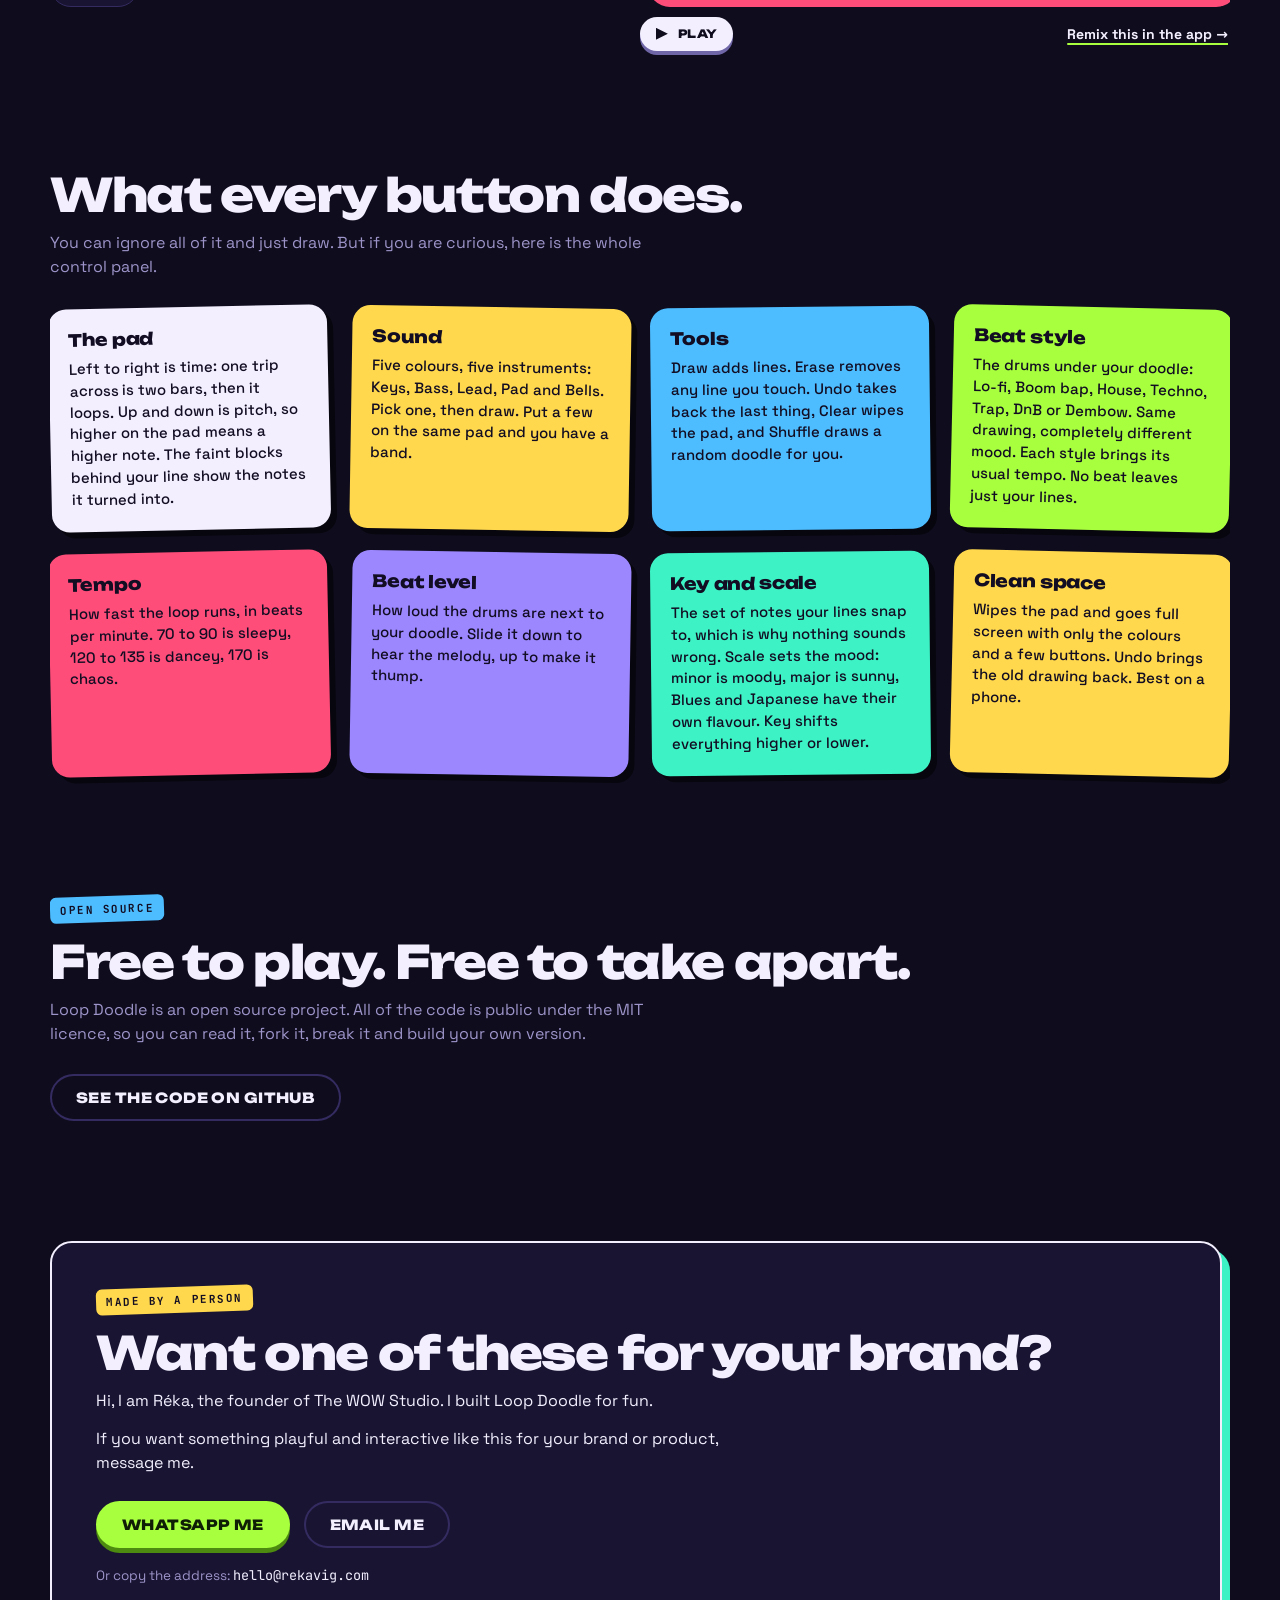
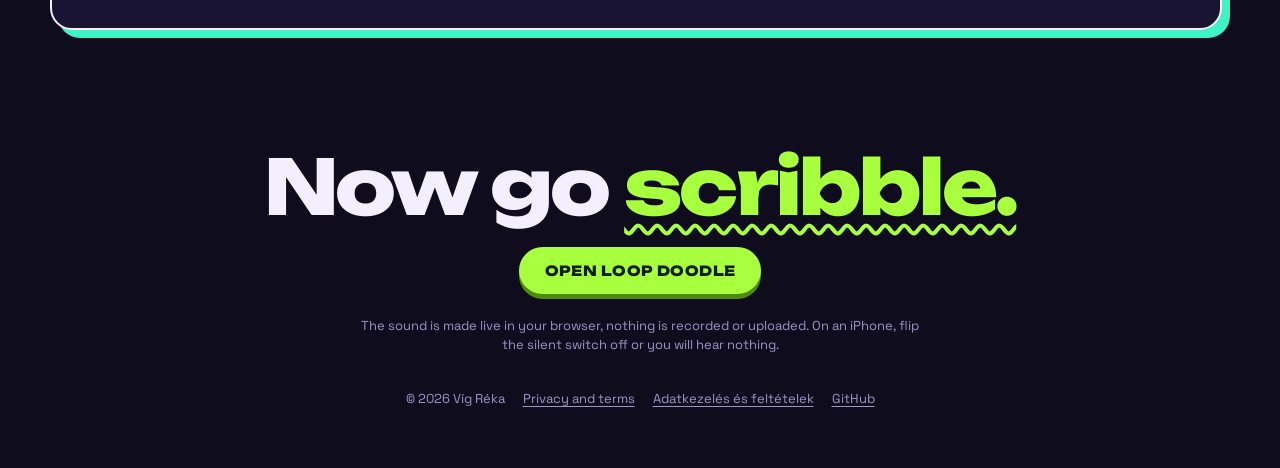
==== commit b5dd4236: "Add hover states, scroll reveal and a contact section - Hover and micro-interactions for buttons, gu" ====
--- a/public/index.html
+++ b/public/index.html
@@ -17,7 +17,7 @@
 <div class="landing">
   <nav class="nav">
     <a class="brand" href="#home">
-      <svg width="34" height="34" viewBox="0 0 34 34" aria-hidden="true"><rect width="34" height="34" rx="9" fill="#231d45"/><path d="M6 21c3-10 6-10 8-3s5 7 7 0 4-8 7-3" fill="none" stroke="#ffd84d" stroke-width="3" stroke-linecap="round"/><circle cx="27" cy="9" r="2.5" fill="#a8ff3e"/></svg>
+      <svg width="34" height="34" viewBox="0 0 34 34" aria-hidden="true"><rect width="34" height="34" rx="9" fill="#231d45"/><path pathLength="1" d="M6 21c3-10 6-10 8-3s5 7 7 0 4-8 7-3" fill="none" stroke="#ffd84d" stroke-width="3" stroke-linecap="round"/><circle cx="27" cy="9" r="2.5" fill="#a8ff3e"/></svg>
       <b>Loop<span>Doodle</span></b>
     </a>
     <a class="btn sm" href="#play">Open the app</a>
@@ -73,7 +73,7 @@
       <div class="pills bt" id="beatPills"></div>
     </div>
     <div class="demo">
-      <div class="mini" style="box-shadow: 8px 8px 0 var(--bass)"><canvas id="groovePad" aria-label="Demo pad with a ready-made drawing."></canvas></div>
+      <div class="mini" style="--sh: var(--bass)"><canvas id="groovePad" aria-label="Demo pad with a ready-made drawing."></canvas></div>
       <div class="mbar">
         <button class="btn sm white" id="groovePlay" aria-pressed="false"><span class="ico"></span><span>Play</span></button>
         <span class="sp"></span>
@@ -95,6 +95,18 @@
     <a class="btn ghost" href="https://github.com/RekaWeb3Design/loop-doodle" target="_blank" rel="noopener">See the code on GitHub</a>
   </section>
 
+  <section class="talk" id="contact">
+    <span class="tag" style="background: var(--keys)">Made by a person</span>
+    <h2 class="h2">Want one of these for your brand?</h2>
+    <p class="sub">Hi, I am Réka, the founder of The WOW Studio. I built Loop Doodle for fun.</p>
+    <p class="sub">If you want something playful and interactive like this for your brand or product, message me.</p>
+    <div class="cta">
+      <a class="btn" href="https://wa.me/36302321508?text=Hi%20R%C3%A9ka%2C%20I%20saw%20Loop%20Doodle%20and%20would%20like%20something%20like%20it%20for%20my%20brand." target="_blank" rel="noopener">WhatsApp me</a>
+      <a class="btn ghost" href="mailto:hello@rekavig.com">Email me</a>
+    </div>
+    <p class="cap">Or copy the address: <span class="sel">hello@rekavig.com</span></p>
+  </section>
+
   <section class="end">
     <h2 class="mega">Now go <span class="a">scribble.</span></h2>
     <a class="btn" href="#play">Open Loop Doodle</a>
@@ -107,7 +119,7 @@
 <div class="legalv">
   <nav class="nav">
     <a class="brand" href="#home">
-      <svg width="34" height="34" viewBox="0 0 34 34" aria-hidden="true"><rect width="34" height="34" rx="9" fill="#231d45"/><path d="M6 21c3-10 6-10 8-3s5 7 7 0 4-8 7-3" fill="none" stroke="#ffd84d" stroke-width="3" stroke-linecap="round"/><circle cx="27" cy="9" r="2.5" fill="#a8ff3e"/></svg>
+      <svg width="34" height="34" viewBox="0 0 34 34" aria-hidden="true"><rect width="34" height="34" rx="9" fill="#231d45"/><path pathLength="1" d="M6 21c3-10 6-10 8-3s5 7 7 0 4-8 7-3" fill="none" stroke="#ffd84d" stroke-width="3" stroke-linecap="round"/><circle cx="27" cy="9" r="2.5" fill="#a8ff3e"/></svg>
       <b>Loop<span>Doodle</span></b>
     </a>
     <a class="btn sm" href="#play">Open the app</a>
@@ -123,24 +135,33 @@
     <div class="short"><p><strong>The short version:</strong> Loop Doodle has no accounts, no cookies, no analytics and no ads. Your doodles stay in your own browser and we never see them.</p></div>
 
     <h2>Who runs this site</h2>
-    <p>Víg Réka e.v. (sole proprietor), Budapest, Hungary. For anything about this site or your data, write to <span class="sel">hello@rekavig.com</span>.</p>
+    <p>Víg Réka e.v. (sole proprietor). Víg Réka is the founder of The WOW Studio. For anything about this site or your data, write to <span class="sel">hello@rekavig.com</span>.</p>
+    <ul>
+      <li>Registered seat: 8415 Nagyesztergár, Radnóti Miklós utca 126., Hungary</li>
+      <li>Registration number: 61843705</li>
+      <li>Tax number: 91759830-2-39</li>
+      <li>EU VAT number: HU91759830</li>
+    </ul>
 
     <h2>Privacy</h2>
     <h3>Your doodles and settings</h3>
     <p>Your drawing and your settings (sound, beat style, tempo, key and scale) are saved in your browser's local storage, so they are still there the next time you open the page. They never leave your device and we cannot see them. To remove them, press Clear in the app or clear this site's data in your browser settings.</p>
     <h3>Technical data when the page loads</h3>
     <p>The site is hosted by Cloudflare, Inc. (101 Townsend St, San Francisco, CA 94107, USA). To deliver the page and keep it secure, Cloudflare processes your IP address and basic request details such as the time of the request and your browser type. The legal basis is our legitimate interest in running a working, secure website (GDPR Article 6(1)(f)). Cloudflare acts as our data processor and may process this data outside the European Economic Area under the safeguards set out in its Data Processing Addendum. We keep no logs of our own.</p>
+    <h3>If you contact us</h3>
+    <p>The start page has plain links for writing to us by email or WhatsApp. If you do, we use what you send (your name, your contact details and the content of your message) only to reply and, if you ask for one, to prepare an offer. The legal basis is taking steps at your request before entering into a contract (GDPR Article 6(1)(b)); for any other message it is our legitimate interest in answering it (Article 6(1)(f)).</p>
+    <p>WhatsApp is operated by Meta, and its own terms and privacy policy apply to what you send there. Because these are plain links, nothing is loaded from Meta until you click one. We keep messages only as long as the conversation needs and delete them if you ask.</p>
     <h3>What we do not do</h3>
     <ul>
       <li>No cookies, no tracking, no analytics, no advertising.</li>
       <li>No accounts, sign-ups or forms.</li>
       <li>No microphone or camera access. All sound is generated on your device.</li>
-      <li>No third-party fonts or scripts. Everything loads from this site.</li>
+      <li>No third-party fonts, scripts, chat widgets or embeds. Everything loads from this site.</li>
     </ul>
     <h3>Your rights</h3>
-    <p>Under the GDPR you can ask for access to your personal data, for it to be corrected, erased or restricted, and you can object to its processing. Write to the address above. Because this site keeps nothing that identifies you, in most cases there will be nothing for us to look up. You can also complain to the Hungarian data protection authority: Nemzeti Adatvédelmi és Információszabadság Hatóság (NAIH), 1055 Budapest, Falk Miksa utca 9-11., naih.hu.</p>
+    <p>Under the GDPR you can ask for access to your personal data, for it to be corrected, erased or restricted, and you can object to its processing. Write to the address above. Because the site itself keeps nothing that identifies you, there will usually be nothing for us to look up unless you have written to us. You can also complain to the Hungarian data protection authority: Nemzeti Adatvédelmi és Információszabadság Hatóság (NAIH), 1055 Budapest, Falk Miksa utca 9-11., naih.hu.</p>
     <h3>Children</h3>
-    <p>The site collects nothing from anyone, so it is fine to use at any age.</p>
+    <p>The site itself collects nothing from anyone, so it is fine to use at any age.</p>
 
     <h2>Terms of use</h2>
     <ul>
@@ -161,24 +182,33 @@
     <div class="short"><p><strong>Röviden:</strong> a Loop Doodle-ben nincs fiók, nincs süti, nincs analitika és nincs hirdetés. A rajzaid a saját böngésződben maradnak, mi nem látjuk őket.</p></div>
 
     <h2>Ki üzemelteti az oldalt</h2>
-    <p>Víg Réka e.v. (egyéni vállalkozó), Budapest, Magyarország. Az oldallal vagy az adataiddal kapcsolatban itt érsz el: <span class="sel">hello@rekavig.com</span>.</p>
+    <p>Víg Réka e.v. (egyéni vállalkozó). Víg Réka a The WOW Studio alapítója. Az oldallal vagy az adataiddal kapcsolatban itt érsz el: <span class="sel">hello@rekavig.com</span>.</p>
+    <ul>
+      <li>Székhely: 8415 Nagyesztergár, Radnóti Miklós utca 126.</li>
+      <li>Nyilvántartási szám: 61843705</li>
+      <li>Adószám: 91759830-2-39</li>
+      <li>Közösségi adószám: HU91759830</li>
+    </ul>
 
     <h2>Adatkezelés</h2>
     <h3>A rajzaid és a beállításaid</h3>
     <p>A rajzodat és a beállításaidat (hangszín, beat stílus, tempó, hangnem és skála) a böngésződ helyi tárolója őrzi meg, hogy a következő megnyitáskor is meglegyenek. Ezek nem hagyják el az eszközödet, mi nem férünk hozzájuk. Törölni az appban a Clear gombbal tudod, vagy a böngésző beállításaiban az oldal adatainak törlésével.</p>
     <h3>Technikai adatok az oldal betöltésekor</h3>
     <p>Az oldal tárhelyszolgáltatója a Cloudflare, Inc. (101 Townsend St, San Francisco, CA 94107, USA). Az oldal kiszolgálásához és védelméhez a Cloudflare kezeli az IP-címedet és a kérés alapadatait, például az időpontját és a böngésződ típusát. Az adatkezelés jogalapja a működő, biztonságos weboldal üzemeltetéséhez fűződő jogos érdekünk (GDPR 6. cikk (1) bekezdés f) pont). A Cloudflare adatfeldolgozóként jár el, és az adatokat az Európai Gazdasági Térségen kívül is kezelheti az adatfeldolgozási megállapodásában (Data Processing Addendum) rögzített garanciák mellett. Saját naplót nem vezetünk.</p>
+    <h3>Ha írsz nekünk</h3>
+    <p>A nyitóoldalon egyszerű linkeket találsz, amelyeken e-mailben vagy WhatsAppon írhatsz nekünk. Ha írsz, az elküldött adatokat (a nevedet, az elérhetőségedet és az üzeneted tartalmát) kizárólag arra használjuk, hogy válaszoljunk, és ha kéred, ajánlatot készítsünk. Az adatkezelés jogalapja a szerződéskötést megelőzően, a kérésedre megtett lépések (GDPR 6. cikk (1) bekezdés b) pont), minden más üzenetnél a megválaszolásához fűződő jogos érdekünk (6. cikk (1) bekezdés f) pont).</p>
+    <p>A WhatsAppot a Meta üzemelteti, az ott küldött üzenetekre a saját feltételei és adatkezelési szabályai vonatkoznak. Mivel ezek egyszerű linkek, semmi nem töltődik be a Metától, amíg rá nem kattintasz valamelyikre. Az üzeneteket csak addig őrizzük meg, ameddig a beszélgetéshez szükséges, és kérésre töröljük.</p>
     <h3>Amit nem csinálunk</h3>
     <ul>
       <li>Nincs süti, követés, analitika és hirdetés.</li>
       <li>Nincs fiók, regisztráció és űrlap.</li>
       <li>Nem kérünk hozzáférést a mikrofonhoz vagy a kamerához. Minden hang a te eszközödön keletkezik.</li>
-      <li>Nincs külső betűtípus vagy szkript. Minden erről az oldalról töltődik be.</li>
+      <li>Nincs külső betűtípus, szkript, csevegőablak vagy beágyazás. Minden erről az oldalról töltődik be.</li>
     </ul>
     <h3>A jogaid</h3>
-    <p>A GDPR alapján kérheted a személyes adataidhoz való hozzáférést, azok helyesbítését, törlését vagy kezelésének korlátozását, és tiltakozhatsz az adatkezelés ellen. Ehhez írj a fenti címre. Mivel az oldal semmit nem tárol, ami téged azonosítana, a legtöbb esetben nem lesz mit kikeresnünk. Panasszal a Nemzeti Adatvédelmi és Információszabadság Hatósághoz (NAIH) fordulhatsz: 1055 Budapest, Falk Miksa utca 9-11., naih.hu.</p>
+    <p>A GDPR alapján kérheted a személyes adataidhoz való hozzáférést, azok helyesbítését, törlését vagy kezelésének korlátozását, és tiltakozhatsz az adatkezelés ellen. Ehhez írj a fenti címre. Mivel maga az oldal semmit nem tárol, ami téged azonosítana, általában nem lesz mit kikeresnünk, hacsak nem írtál nekünk. Panasszal a Nemzeti Adatvédelmi és Információszabadság Hatósághoz (NAIH) fordulhatsz: 1055 Budapest, Falk Miksa utca 9-11., naih.hu.</p>
     <h3>Gyerekek</h3>
-    <p>Az oldal senkitől nem gyűjt adatot, ezért bármilyen életkorban használható.</p>
+    <p>Maga az oldal senkitől nem gyűjt adatot, ezért bármilyen életkorban használható.</p>
 
     <h2>Felhasználási feltételek</h2>
     <ul>
@@ -198,7 +228,7 @@
 <div class="app">
   <header class="top">
     <a class="brand" href="#home" aria-label="Loop Doodle, back to the start page">
-      <svg width="34" height="34" viewBox="0 0 34 34" aria-hidden="true"><rect width="34" height="34" rx="9" fill="#231d45"/><path d="M6 21c3-10 6-10 8-3s5 7 7 0 4-8 7-3" fill="none" stroke="#ffd84d" stroke-width="3" stroke-linecap="round"/><circle cx="27" cy="9" r="2.5" fill="#a8ff3e"/></svg>
+      <svg width="34" height="34" viewBox="0 0 34 34" aria-hidden="true"><rect width="34" height="34" rx="9" fill="#231d45"/><path pathLength="1" d="M6 21c3-10 6-10 8-3s5 7 7 0 4-8 7-3" fill="none" stroke="#ffd84d" stroke-width="3" stroke-linecap="round"/><circle cx="27" cy="9" r="2.5" fill="#a8ff3e"/></svg>
       <b>Loop<span>Doodle</span></b>
     </a>
     <p class="hint">Draw a line and it becomes a melody. Left to right is time, higher on the pad is a higher note.</p>
--- a/public/styles.css
+++ b/public/styles.css
@@ -105,9 +105,9 @@
 .legalv .when { color: var(--muted); font-family: var(--f-mono); font-size: 12px; letter-spacing: .06em; }
 .legalv .short { background: var(--panel); border: 1px solid var(--line); border-radius: 16px; padding: 16px 18px; margin: 18px 0 0; }
 .legalv .short p { margin: 0; color: var(--fg); }
-.legalv .sel { user-select: all; font-family: var(--f-mono); font-size: 14.5px; color: var(--fg); overflow-wrap: anywhere; }
+.sel { user-select: all; -webkit-user-select: all; font-family: var(--f-mono); font-size: 14.5px; color: var(--fg); overflow-wrap: anywhere; }
 .flinks { display: flex; flex-wrap: wrap; gap: 6px 18px; justify-content: center; color: var(--muted); font-size: 13px; }
-.flinks a { text-underline-offset: 3px; }
+.flinks a, .foot a { text-underline-offset: 3px; text-decoration-thickness: 1px; }
 button, select, input { font: inherit; color: inherit; }
 button { cursor: pointer; }
 a { color: inherit; }
@@ -142,16 +142,16 @@
 .tag { display: inline-block; font-family: var(--f-mono); font-size: 11px; letter-spacing: .14em; text-transform: uppercase; background: var(--bass); color: var(--ink); padding: 6px 10px; border-radius: 6px; transform: rotate(-2deg); font-weight: 700; }
 .mega { font-family: var(--f-display); font-weight: 800; font-size: clamp(40px, 11.5vw, 76px); line-height: .98; letter-spacing: -0.035em; margin: 18px 0 20px; }
 .mega .a { color: var(--accent); text-decoration: underline wavy var(--accent); text-decoration-thickness: 4px; text-underline-offset: 9px; }
-.mega .b { color: var(--keys); display: inline-block; transform: rotate(-3deg); }
+.mega .b { color: var(--keys); display: inline-block; transform: rotate(-3deg); cursor: default; }
 .lede { font-size: clamp(16px, 2.2vw, 19px); line-height: 1.5; color: var(--fg); max-width: 34em; margin: 0 0 26px; }
 .cta { display: flex; flex-wrap: wrap; gap: 14px; align-items: center; }
 
 .demo { position: relative; min-width: 0; }
-.mini { position: relative; aspect-ratio: 16 / 11; max-width: 100%; background: linear-gradient(180deg, #151130, #110e25); border: 2px solid var(--fg); border-radius: 22px; overflow: hidden; box-shadow: 8px 8px 0 var(--pad); }
+.mini { position: relative; aspect-ratio: 16 / 11; max-width: 100%; background: linear-gradient(180deg, #151130, #110e25); border: 2px solid var(--fg); border-radius: 22px; overflow: hidden; box-shadow: 8px 8px 0 var(--sh, var(--pad)); transition: box-shadow .18s; }
 .mini canvas, #pad { position: absolute; inset: 0; width: 100%; height: 100%; touch-action: none; cursor: crosshair; display: block; }
-.sticker { position: absolute; z-index: 3; font-family: var(--f-display); font-weight: 800; font-size: 11px; text-transform: uppercase; letter-spacing: .02em; padding: 8px 12px; border-radius: 999px; color: var(--ink); pointer-events: none; box-shadow: 3px 3px 0 rgba(0,0,0,.5); }
-.sticker.s1 { background: var(--keys); top: -14px; left: 14px; transform: rotate(-6deg); }
-.sticker.s2 { background: var(--lead); top: -14px; right: 14px; transform: rotate(4deg); }
+.sticker { position: absolute; z-index: 3; font-family: var(--f-display); font-weight: 800; font-size: 11px; text-transform: uppercase; letter-spacing: .02em; padding: 8px 12px; border-radius: 999px; color: var(--ink); pointer-events: none; box-shadow: 3px 3px 0 rgba(0,0,0,.5); transition: rotate .2s; animation: bob 5s ease-in-out infinite; }
+.sticker.s1 { background: var(--keys); top: -14px; left: 14px; rotate: -6deg; }
+.sticker.s2 { background: var(--lead); top: -14px; right: 14px; rotate: 4deg; animation-delay: -2.5s; }
 .mbar { display: flex; flex-wrap: wrap; align-items: center; gap: 10px; margin-top: 18px; }
 .mbar .dots { display: flex; gap: 6px; padding: 5px; border: 1px solid var(--line); border-radius: 999px; background: var(--panel); }
 .mbar .sp { flex: 1; }
@@ -173,18 +173,25 @@
 
 .groove { display: grid; gap: 30px; align-items: center; }
 .pills { display: flex; flex-wrap: wrap; gap: 8px; }
-.pill { background: var(--panel); border: 1px solid var(--line); border-radius: 999px; padding: 10px 15px; font-weight: 700; font-size: 13.5px; min-height: 42px; }
+.pill { background: var(--panel); border: 1px solid var(--line); border-radius: 999px; padding: 10px 15px; font-weight: 700; font-size: 13.5px; min-height: 42px; transition: background .12s, border-color .12s, transform .12s; }
 .pill[aria-pressed="true"] { background: var(--fg); color: var(--bg); border-color: var(--fg); }
 .pills.bt .pill[aria-pressed="true"] { background: var(--accent); color: var(--on-accent); border-color: var(--accent); }
 .plab { font-family: var(--f-mono); font-size: 10.5px; letter-spacing: .14em; text-transform: uppercase; color: var(--muted); margin: 18px 0 8px; }
 
 .guide { display: grid; gap: 22px; grid-template-columns: repeat(auto-fit, minmax(250px, 1fr)); }
-.gc { background: var(--c); color: var(--ink); border-radius: 18px; padding: 20px 20px 22px; box-shadow: 6px 6px 0 rgba(0,0,0,.55); transform: rotate(var(--rot)); min-width: 0; }
+.gc { background: var(--c); color: var(--ink); border-radius: 18px; padding: 20px 20px 22px; box-shadow: 6px 6px 0 rgba(0,0,0,.55); transform: rotate(var(--rot)); min-width: 0; transition: transform .2s, box-shadow .2s; }
 .gc h3 { margin: 0 0 8px; font-family: var(--f-display); font-weight: 800; font-size: 17px; letter-spacing: -0.01em; }
 .gc p { margin: 0; font-size: 15px; line-height: 1.45; font-weight: 500; }
 .end { text-align: center; display: flex; flex-direction: column; align-items: center; gap: 22px; }
 .end .mega { margin: 0; }
 .fine { color: var(--muted); font-size: 13px; line-height: 1.5; max-width: 44em; margin: 0; }
+
+.talk { background: var(--panel); border: 2px solid var(--fg); border-radius: 22px; padding: clamp(22px, 5vw, 44px); margin-right: 8px; box-shadow: 8px 8px 0 var(--lead); }
+.talk .h2 { margin-top: 16px; }
+.talk .sub { color: var(--fg); margin-bottom: 14px; }
+.talk .cta { margin-top: 26px; }
+.talk .cap { margin-top: 18px; }
+.talk .sel { font-size: 13.5px; }
 
 @media (min-width: 900px) {
   .hero { grid-template-columns: 1.02fr .98fr; gap: 56px; }
@@ -275,4 +282,46 @@
   .stage { height: auto; min-height: 0; }
   .deck { overflow-y: auto; background: color-mix(in srgb, var(--panel) 55%, transparent); border: 1px solid var(--line); border-radius: var(--r); padding: 16px; }
 }
-@media (prefers-reduced-motion: reduce) { * { transition: none !important; } .marq div { animation: none; } }
+/* ================= hover and micro-interactions ================= */
+@keyframes bob { 50% { translate: 0 -5px; } }
+@keyframes wob { 30% { transform: rotate(-12deg); } 70% { transform: rotate(9deg); } }
+@keyframes wig { 0%, 100% { transform: rotate(-3deg); } 30% { transform: rotate(-8deg); } 70% { transform: rotate(2deg); } }
+@keyframes draw { from { stroke-dashoffset: 1; } to { stroke-dashoffset: 0; } }
+@keyframes pop { 50% { transform: scale(1.07); } }
+.pill:active { transform: scale(.96); }
+.pill[aria-pressed="true"], .beat[aria-pressed="true"] { animation: pop .18s ease-out; }
+/* scroll reveal: .rv is only ever added from app.js, so the page stays visible without it */
+.rv { opacity: 0; transform: translateY(18px); transition: opacity .25s ease-out, transform .25s ease-out; }
+.rv.in { opacity: 1; transform: none; }
+@media (hover: hover) {
+  .btn:hover:not(:active) { filter: brightness(1.06); }
+  .btn.ghost:hover:not(:active) { filter: none; box-shadow: inset 0 0 0 2px var(--muted); }
+  .pill:hover:not([aria-pressed="true"]), .chip:hover:not([aria-pressed="true"]), .tool:hover:not([aria-pressed="true"]):not(:disabled), .beat:hover:not([aria-pressed="true"]) { background: var(--panel-2); border-color: var(--muted); }
+  .help:hover, .float:hover { border-color: var(--muted); }
+  .cb:hover:not([aria-pressed="true"]):not(:disabled) { background: var(--line); }
+  .dot:hover { opacity: 1; }
+  .link:hover { text-decoration-thickness: 4px; }
+  .flinks a:hover, .foot a:hover { text-decoration-thickness: 3px; }
+  .marq:hover div { animation-play-state: paused; }
+}
+@media (hover: hover) and (prefers-reduced-motion: no-preference) {
+  .btn:hover:not(:active) { transform: translateY(-2px); box-shadow: 0 7px 0 var(--accent-deep); transition-duration: .14s; }
+  .btn.sm:hover:not(:active) { box-shadow: 0 6px 0 var(--accent-deep); }
+  .btn.white:hover:not(:active) { box-shadow: 0 6px 0 #6f66a8; }
+  .btn.white[aria-pressed="true"]:hover:not(:active) { box-shadow: 0 6px 0 var(--accent-deep); }
+  .btn.ghost:hover:not(:active) { box-shadow: inset 0 0 0 2px var(--muted), 0 4px 0 var(--line); }
+  .gc:hover { transform: rotate(0deg) translateY(-4px); box-shadow: 10px 10px 0 rgba(0,0,0,.55); }
+  .steps li:hover i { animation: wob .25s ease-in-out; }
+  .demo:hover .sticker.s1 { rotate: -11deg; }
+  .demo:hover .sticker.s2 { rotate: 9deg; }
+  .mega .b:hover { animation: wig .25s ease-in-out; }
+  .brand:hover path { stroke-dasharray: 1; animation: draw .25s ease-out; }
+  .pill:hover:not([aria-pressed="true"]) { transform: translateY(-1px); }
+  .mini:hover { box-shadow: 12px 12px 0 var(--sh, var(--pad)); }
+}
+@media (prefers-reduced-motion: reduce) {
+  * { transition: none !important; }
+  .marq div { animation: none; }
+  .sticker, .pill, .beat, .steps i, .mega .b, .brand path { animation: none !important; }
+  .rv { opacity: 1; transform: none; }
+}
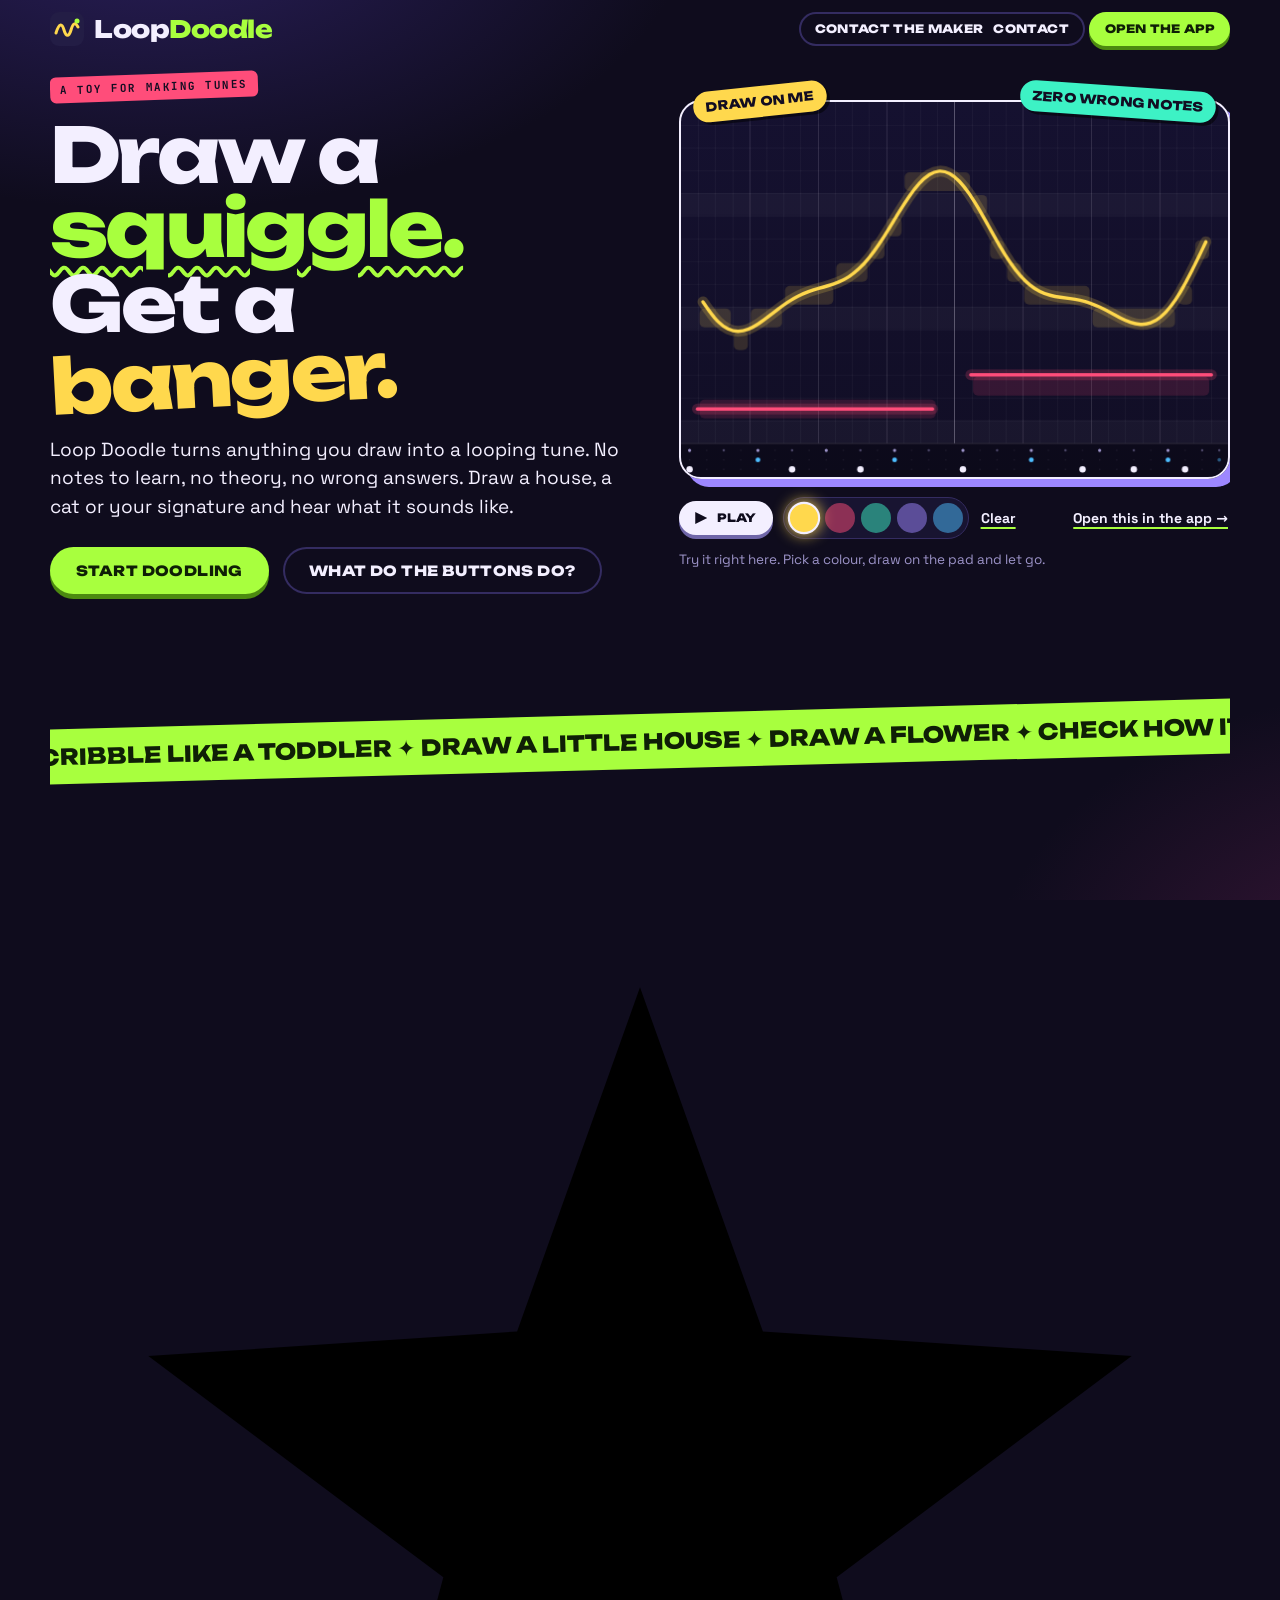
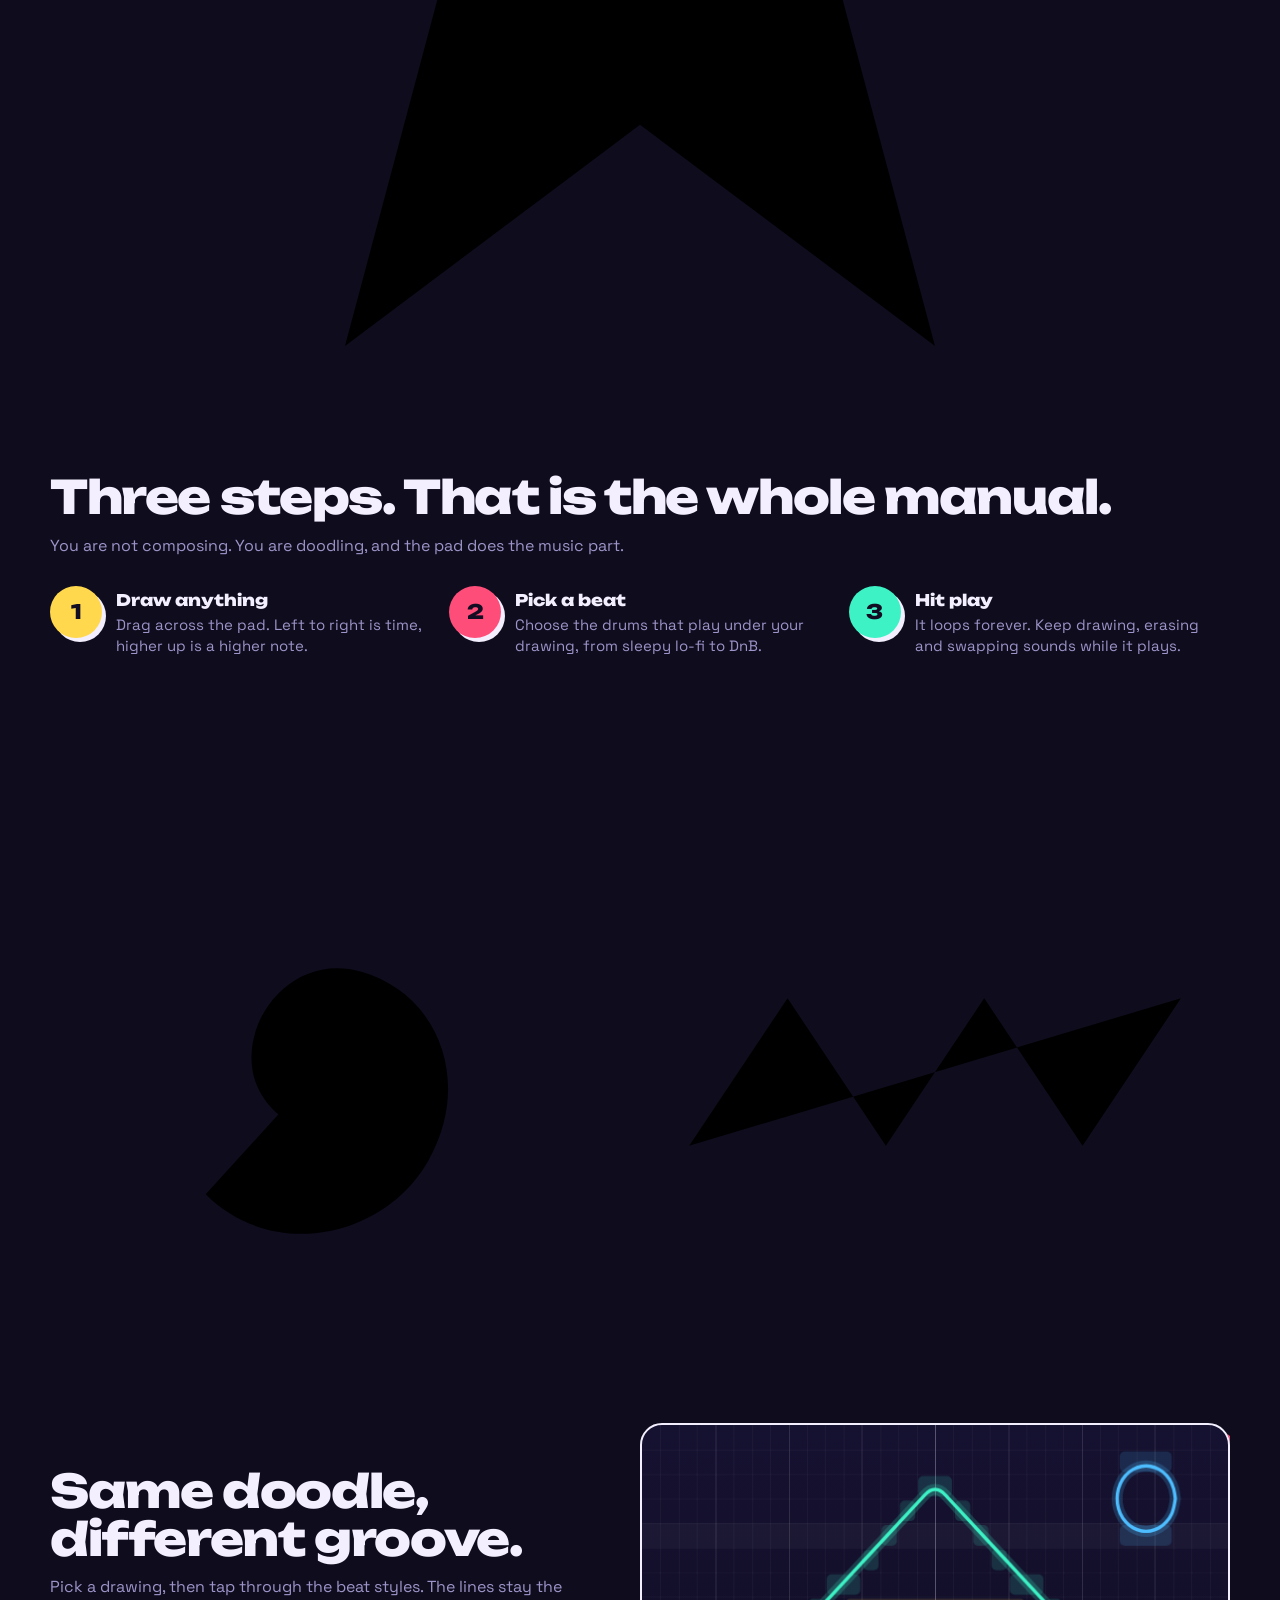
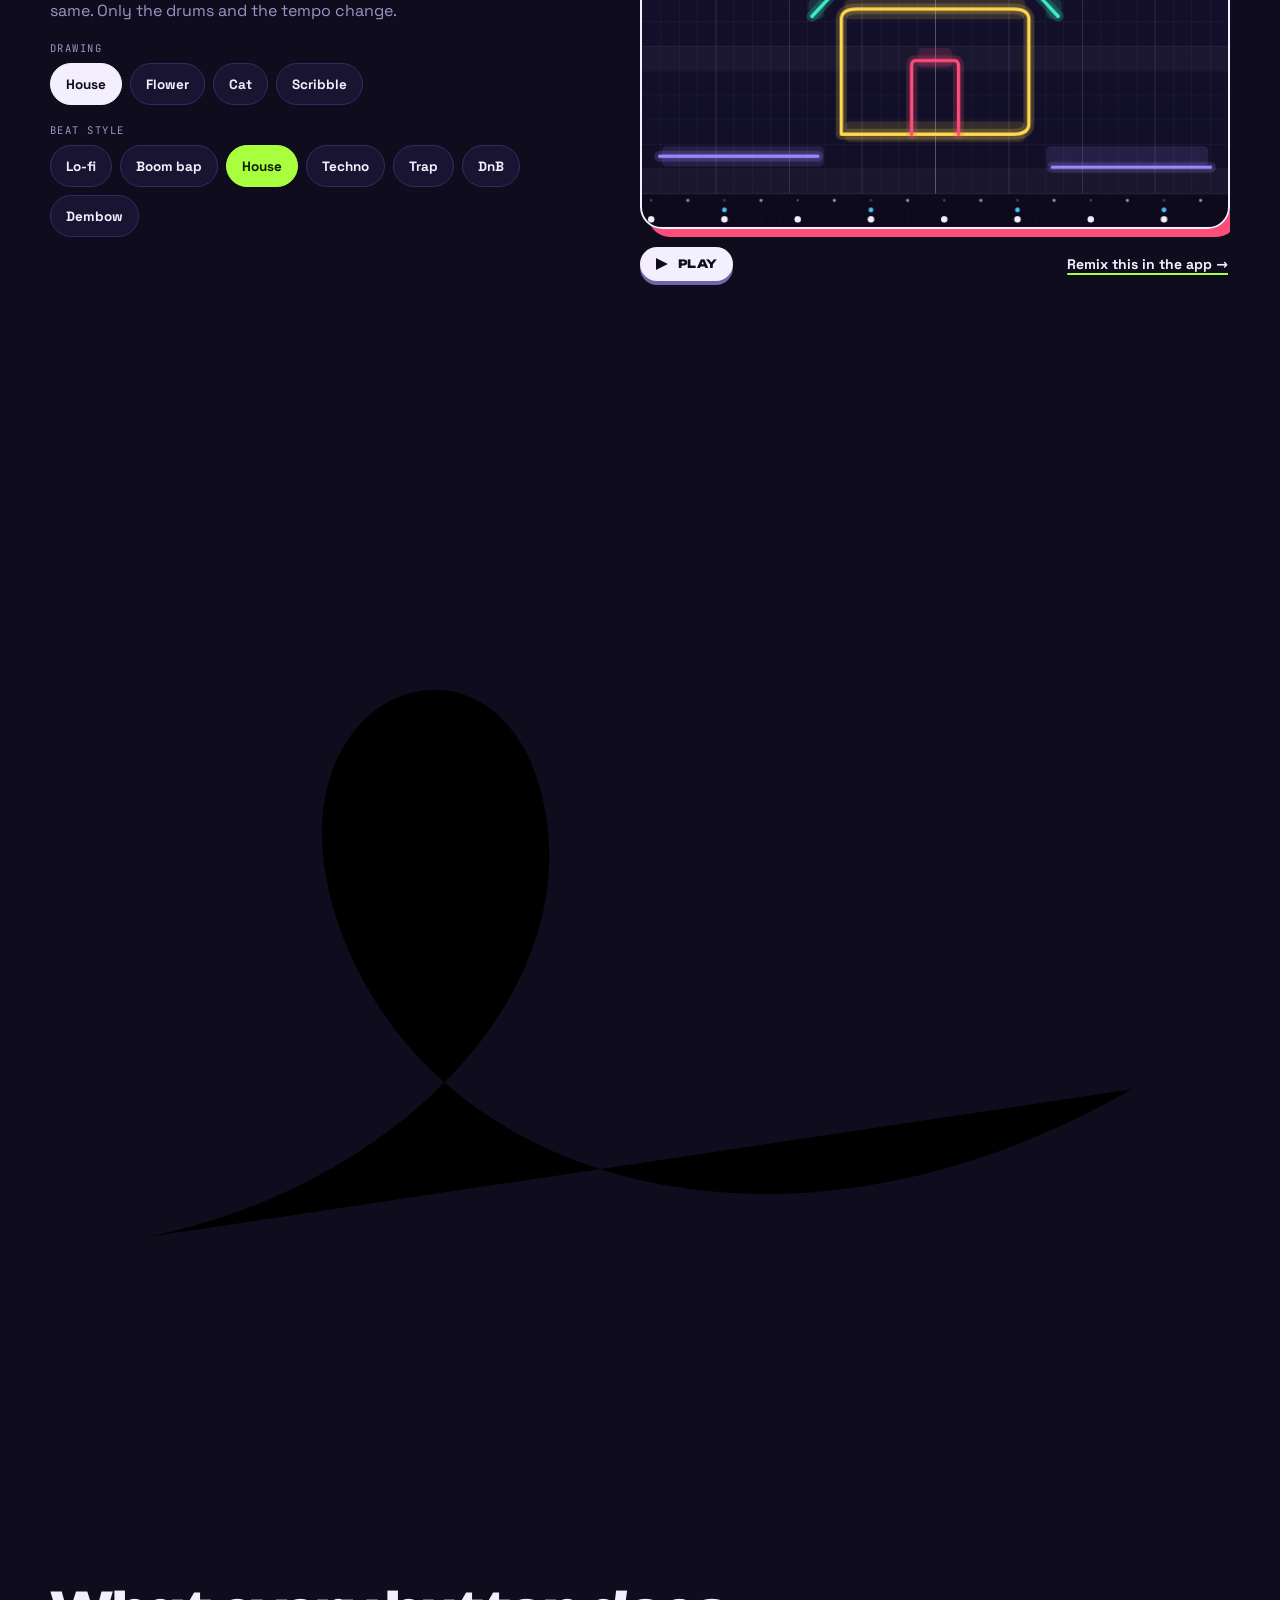
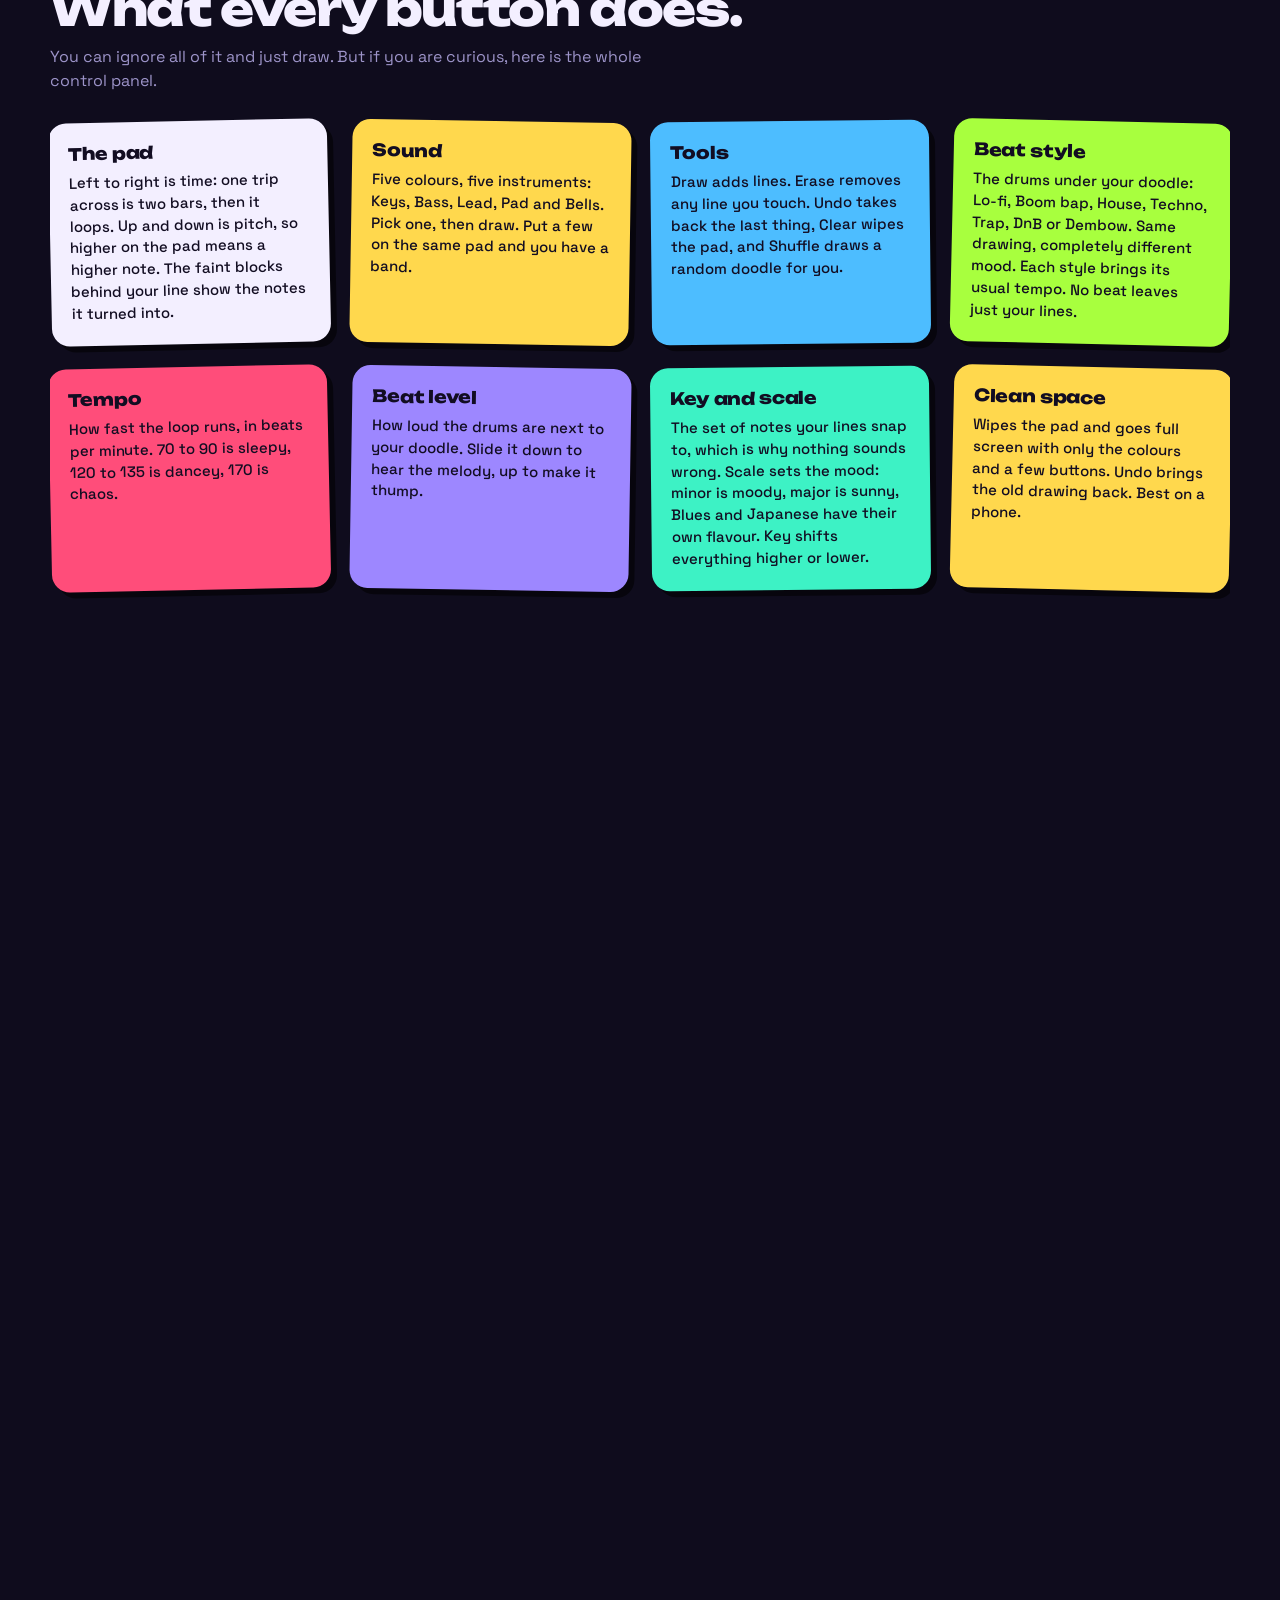
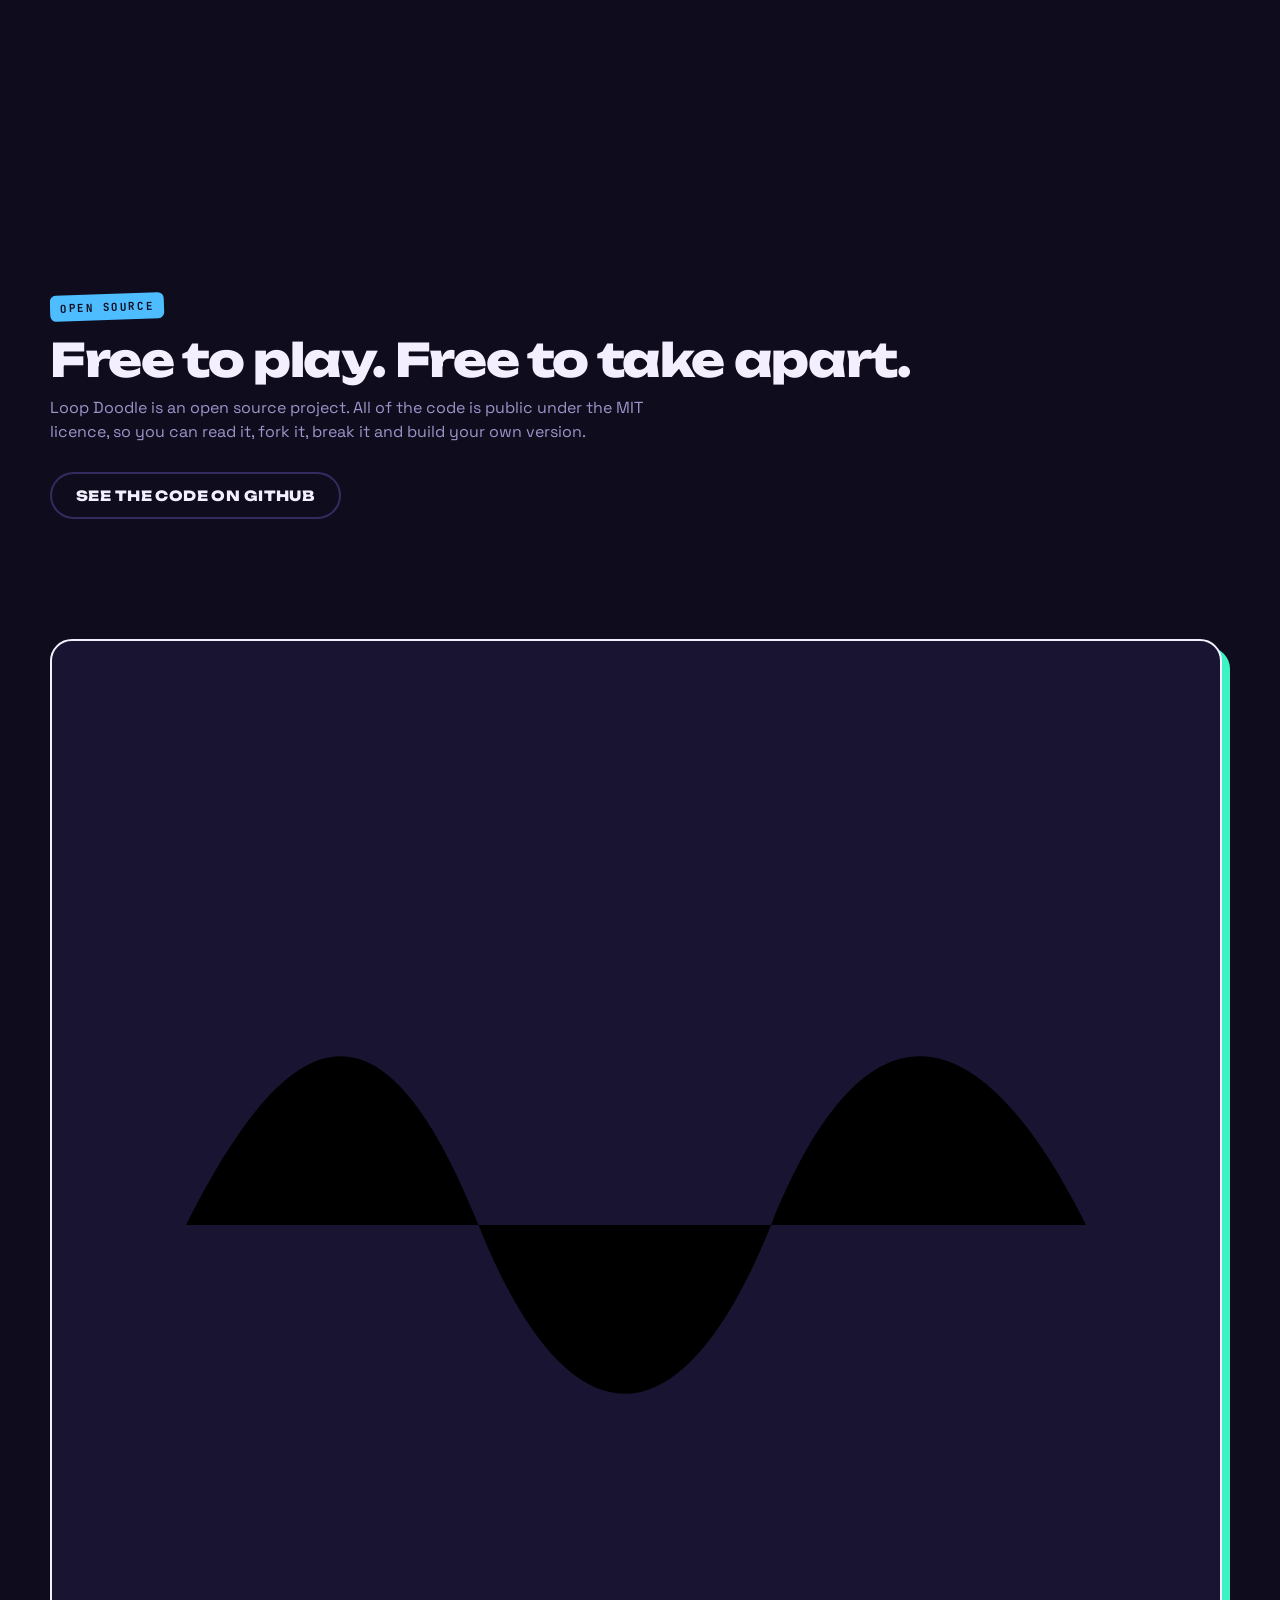
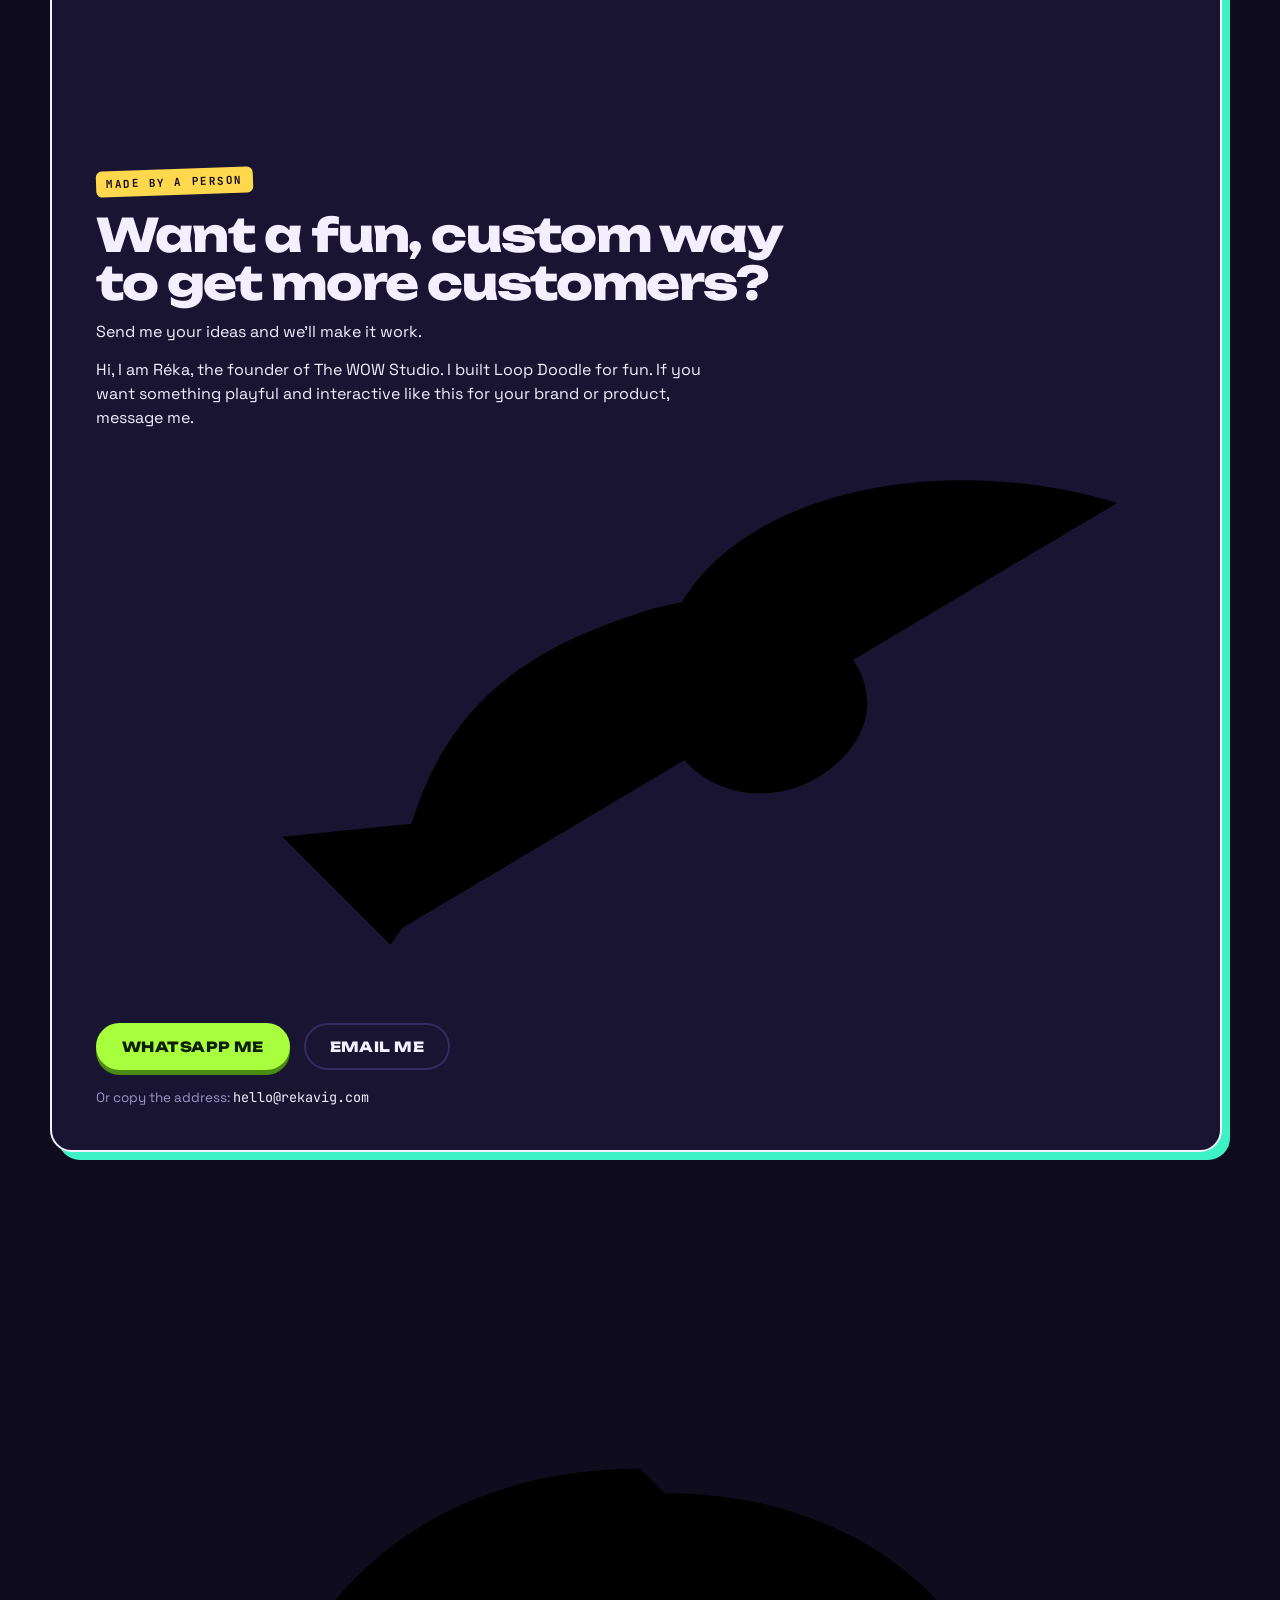
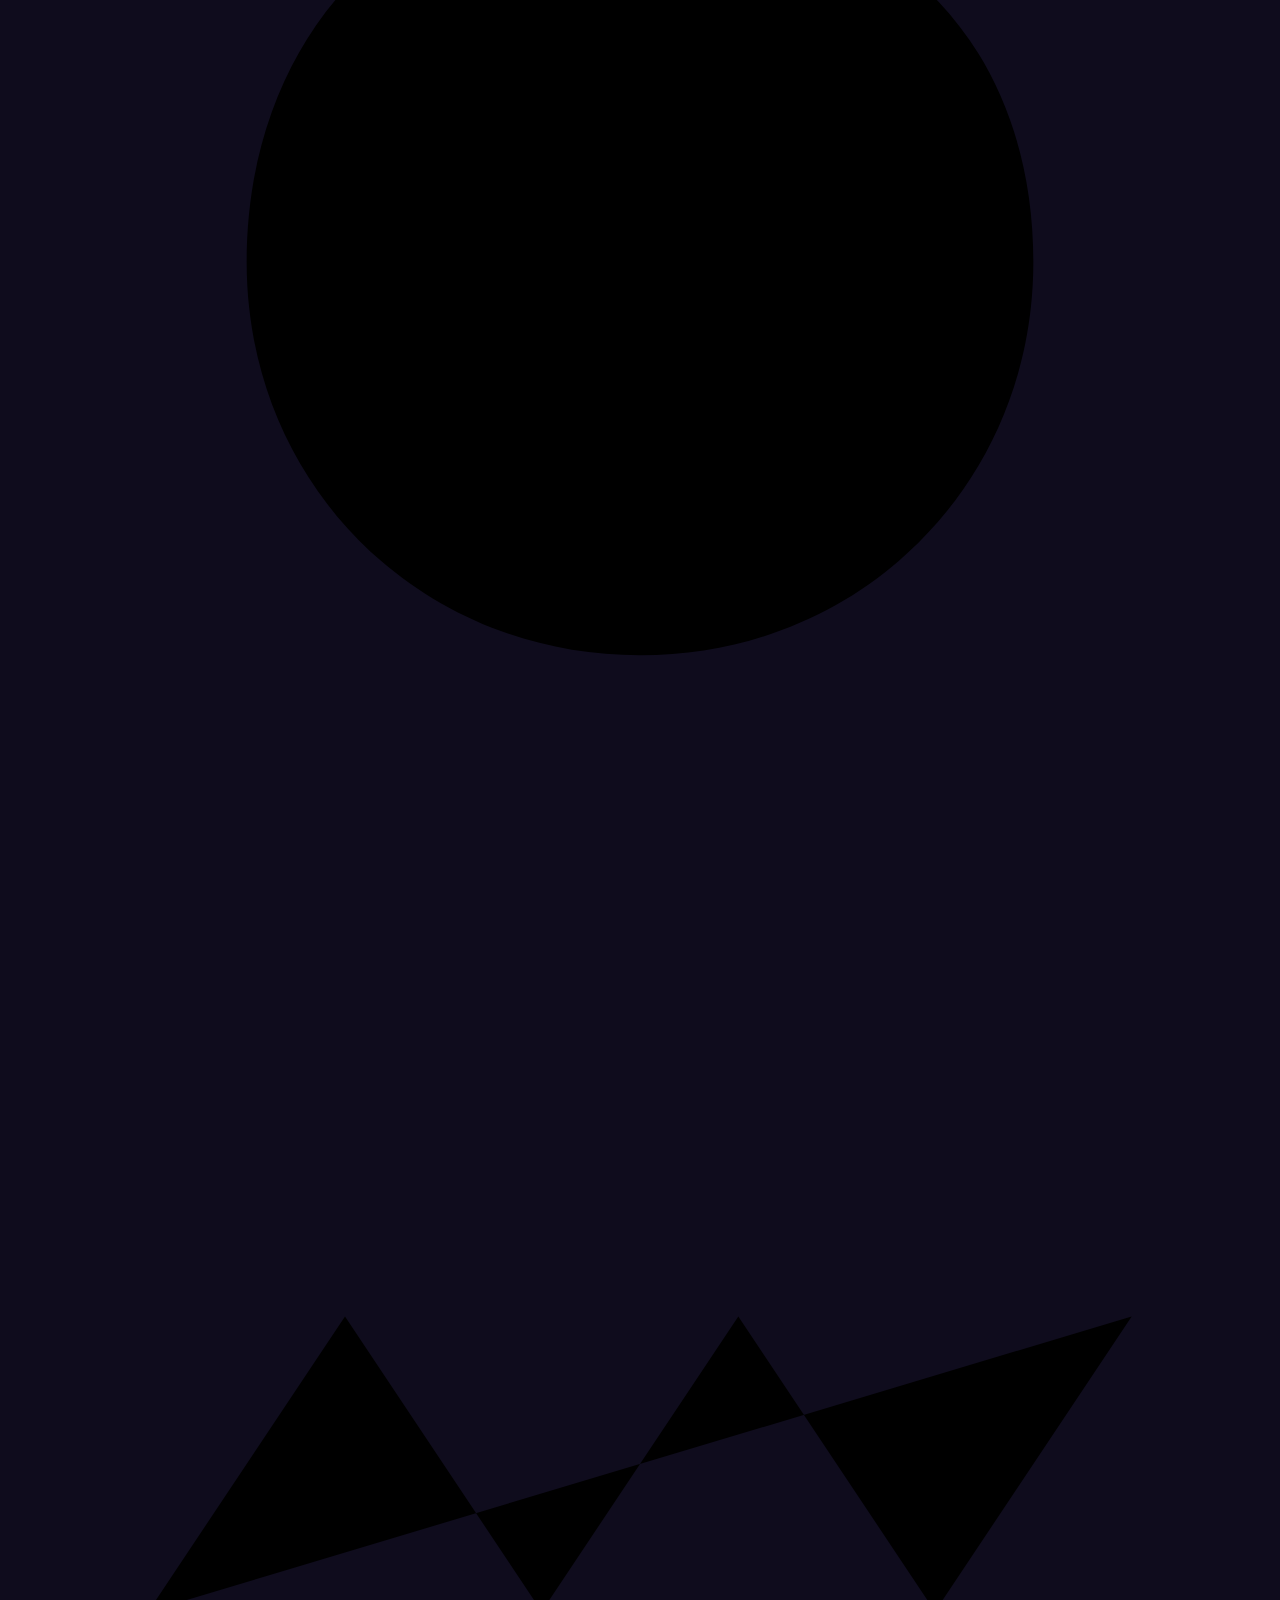
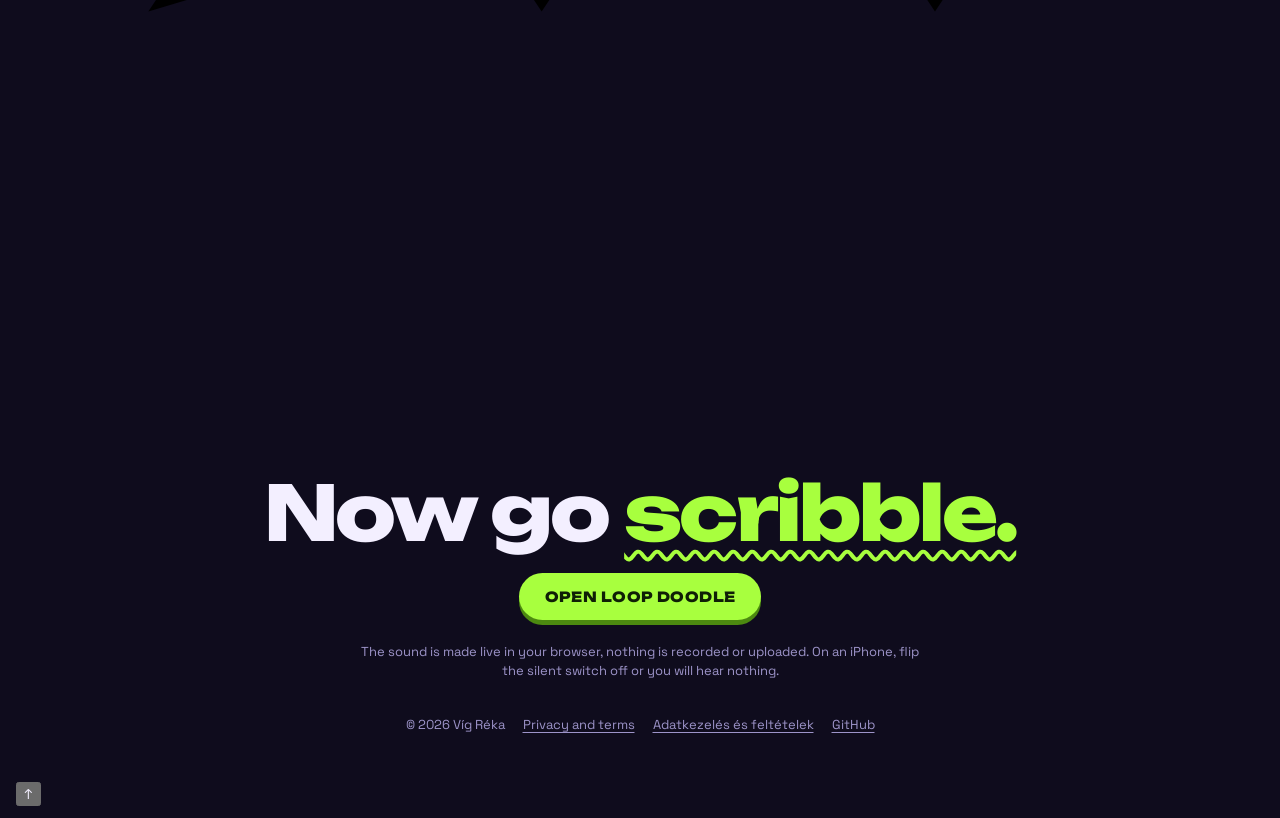
==== commit 94311ddf: "Version the stylesheet and script references (659c091) Both references carry the short hash of the c" ====
--- a/public/index.html
+++ b/public/index.html
@@ -10,17 +10,20 @@
 <meta property="og:description" content="Draw a squiggle, get a banger. Loop Doodle turns anything you draw into a looping tune over a beat. Free, open source, no sign-up.">
 <meta property="og:type" content="website">
 <link rel="icon" href="favicon.svg" type="image/svg+xml">
-<link rel="stylesheet" href="styles.css">
+<link rel="stylesheet" href="styles.css?v=659c091">
 </head>
 <body>
 <!-- ================= LANDING ================= -->
 <div class="landing">
   <nav class="nav">
-    <a class="brand" href="#home">
+    <a class="brand" href="#home" aria-label="Loop Doodle, start page">
       <svg width="34" height="34" viewBox="0 0 34 34" aria-hidden="true"><rect width="34" height="34" rx="9" fill="#231d45"/><path pathLength="1" d="M6 21c3-10 6-10 8-3s5 7 7 0 4-8 7-3" fill="none" stroke="#ffd84d" stroke-width="3" stroke-linecap="round"/><circle cx="27" cy="9" r="2.5" fill="#a8ff3e"/></svg>
       <b>Loop<span>Doodle</span></b>
     </a>
-    <a class="btn sm" href="#play">Open the app</a>
+    <div class="navr">
+      <a class="btn sm ghost" href="#contact" id="toContact" aria-label="Contact the maker"><span class="lg">Contact the maker</span><span class="st">Contact</span></a>
+      <a class="btn sm" href="#play">Open the app</a>
+    </div>
   </nav>
 
   <section class="hero">
@@ -54,6 +57,7 @@
   </div></div>
 
   <section>
+    <svg class="bd" style="--c: var(--keys); right: 7%" viewBox="0 0 48 48" aria-hidden="true"><path d="M24 4l5 14 15 1-12 9 4 15-12-9-12 9 4-15-12-9 15-1z"/></svg>
     <h2 class="h2">Three steps. That is the whole manual.</h2>
     <p class="sub">You are not composing. You are doodling, and the pad does the music part.</p>
     <ol class="steps">
@@ -64,6 +68,8 @@
   </section>
 
   <section class="groove">
+    <svg class="bd w" style="--c: var(--lead); left: 44%; animation-delay: -3s" viewBox="0 0 48 48" aria-hidden="true"><path d="M24 24c0-3 4-3 4 1s-6 6-9 1 2-13 9-11 10 10 6 17-14 9-20 3"/></svg>
+    <svg class="bd w" style="--c: var(--pad); right: 3%; animation-delay: -5s" viewBox="0 0 48 48" aria-hidden="true"><path d="M4 30l8-12 8 12 8-12 8 12 8-12"/></svg>
     <div>
       <h2 class="h2">Same doodle, different groove.</h2>
       <p class="sub" style="margin-bottom: 0">Pick a drawing, then tap through the beat styles. The lines stay the same. Only the drums and the tempo change.</p>
@@ -83,12 +89,14 @@
   </section>
 
   <section id="guide">
+    <svg class="bd" style="--c: var(--bass); left: 3%; animation-delay: -1.5s" viewBox="0 0 48 48" aria-hidden="true"><path d="M4 34c10-2 18-10 16-18s-12-4-8 6 18 14 32 6"/></svg>
     <h2 class="h2">What every button does.</h2>
     <p class="sub">You can ignore all of it and just draw. But if you are curious, here is the whole control panel.</p>
     <div class="guide" id="guideCards"></div>
   </section>
 
   <section>
+    <svg class="bd w" style="--c: var(--bells); right: 14%; animation-delay: -4s" viewBox="0 0 48 48" aria-hidden="true"><path d="M24 7v34M7 24h34M12 12l24 24M36 12L12 36"/></svg>
     <span class="tag" style="background: var(--bells)">Open source</span>
     <h2 class="h2" style="margin-top: 16px">Free to play. Free to take apart.</h2>
     <p class="sub">Loop Doodle is an open source project. All of the code is public under the MIT licence, so you can read it, fork it, break it and build your own version.</p>
@@ -96,10 +104,12 @@
   </section>
 
   <section class="talk" id="contact">
+    <svg class="bd w" style="--c: var(--accent); left: 32%; animation-delay: -2.5s" viewBox="0 0 48 48" aria-hidden="true"><path d="M4 24c5-10 9-10 13 0s9 10 13 0 9-10 14 0"/></svg>
     <span class="tag" style="background: var(--keys)">Made by a person</span>
-    <h2 class="h2">Want one of these for your brand?</h2>
-    <p class="sub">Hi, I am Réka, the founder of The WOW Studio. I built Loop Doodle for fun.</p>
-    <p class="sub">If you want something playful and interactive like this for your brand or product, message me.</p>
+    <h2 class="h2">Want a fun, custom way to get more customers?</h2>
+    <p class="sub">Send me your ideas and we'll make it work.</p>
+    <p class="sub">Hi, I am Réka, the founder of The WOW Studio. I built Loop Doodle for fun. If you want something playful and interactive like this for your brand or product, message me.</p>
+    <svg class="arw draw" viewBox="0 0 110 56" aria-hidden="true"><path pathLength="1" d="M104 6C84 0 62 6 58 20s10 20 18 12-4-20-20-15S32 30 30 50"/><path pathLength="1" d="M19 40l11 11 9-13"/></svg>
     <div class="cta">
       <a class="btn" href="https://wa.me/36302321508?text=Hi%20R%C3%A9ka%2C%20I%20saw%20Loop%20Doodle%20and%20would%20like%20something%20like%20it%20for%20my%20brand." target="_blank" rel="noopener">WhatsApp me</a>
       <a class="btn ghost" href="mailto:hello@rekavig.com">Email me</a>
@@ -108,6 +118,8 @@
   </section>
 
   <section class="end">
+    <svg class="bd" style="--c: var(--keys); left: 12%; animation-delay: -6s" viewBox="0 0 48 48" aria-hidden="true"><path d="M24 8c-10 0-16 7-16 16s7 16 16 16 16-7 16-16S34 9 25 9"/></svg>
+    <svg class="bd w" style="--c: var(--lead); right: 10%; animation-delay: -3.5s" viewBox="0 0 48 48" aria-hidden="true"><path d="M4 30l8-12 8 12 8-12 8 12 8-12"/></svg>
     <h2 class="mega">Now go <span class="a">scribble.</span></h2>
     <a class="btn" href="#play">Open Loop Doodle</a>
     <p class="fine">The sound is made live in your browser, nothing is recorded or uploaded. On an iPhone, flip the silent switch off or you will hear nothing.</p>
@@ -295,6 +307,8 @@
   </aside>
 </div>
 
+<button class="totop" id="toTop" aria-label="Back to top">&#8593;</button>
+
 <div class="sheet" id="sheet" hidden>
   <div class="sheet-in" role="dialog" aria-labelledby="sheetT">
     <header><h2 id="sheetT">How Loop Doodle works</h2><button class="cb" id="sheetX" aria-label="Close">&#10005;</button></header>
@@ -303,6 +317,6 @@
     <button class="btn sm" id="sheetOk">Got it, let me draw</button>
   </div>
 </div>
-<script src="app.js" defer></script>
+<script src="app.js?v=659c091" defer></script>
 </body>
 </html>
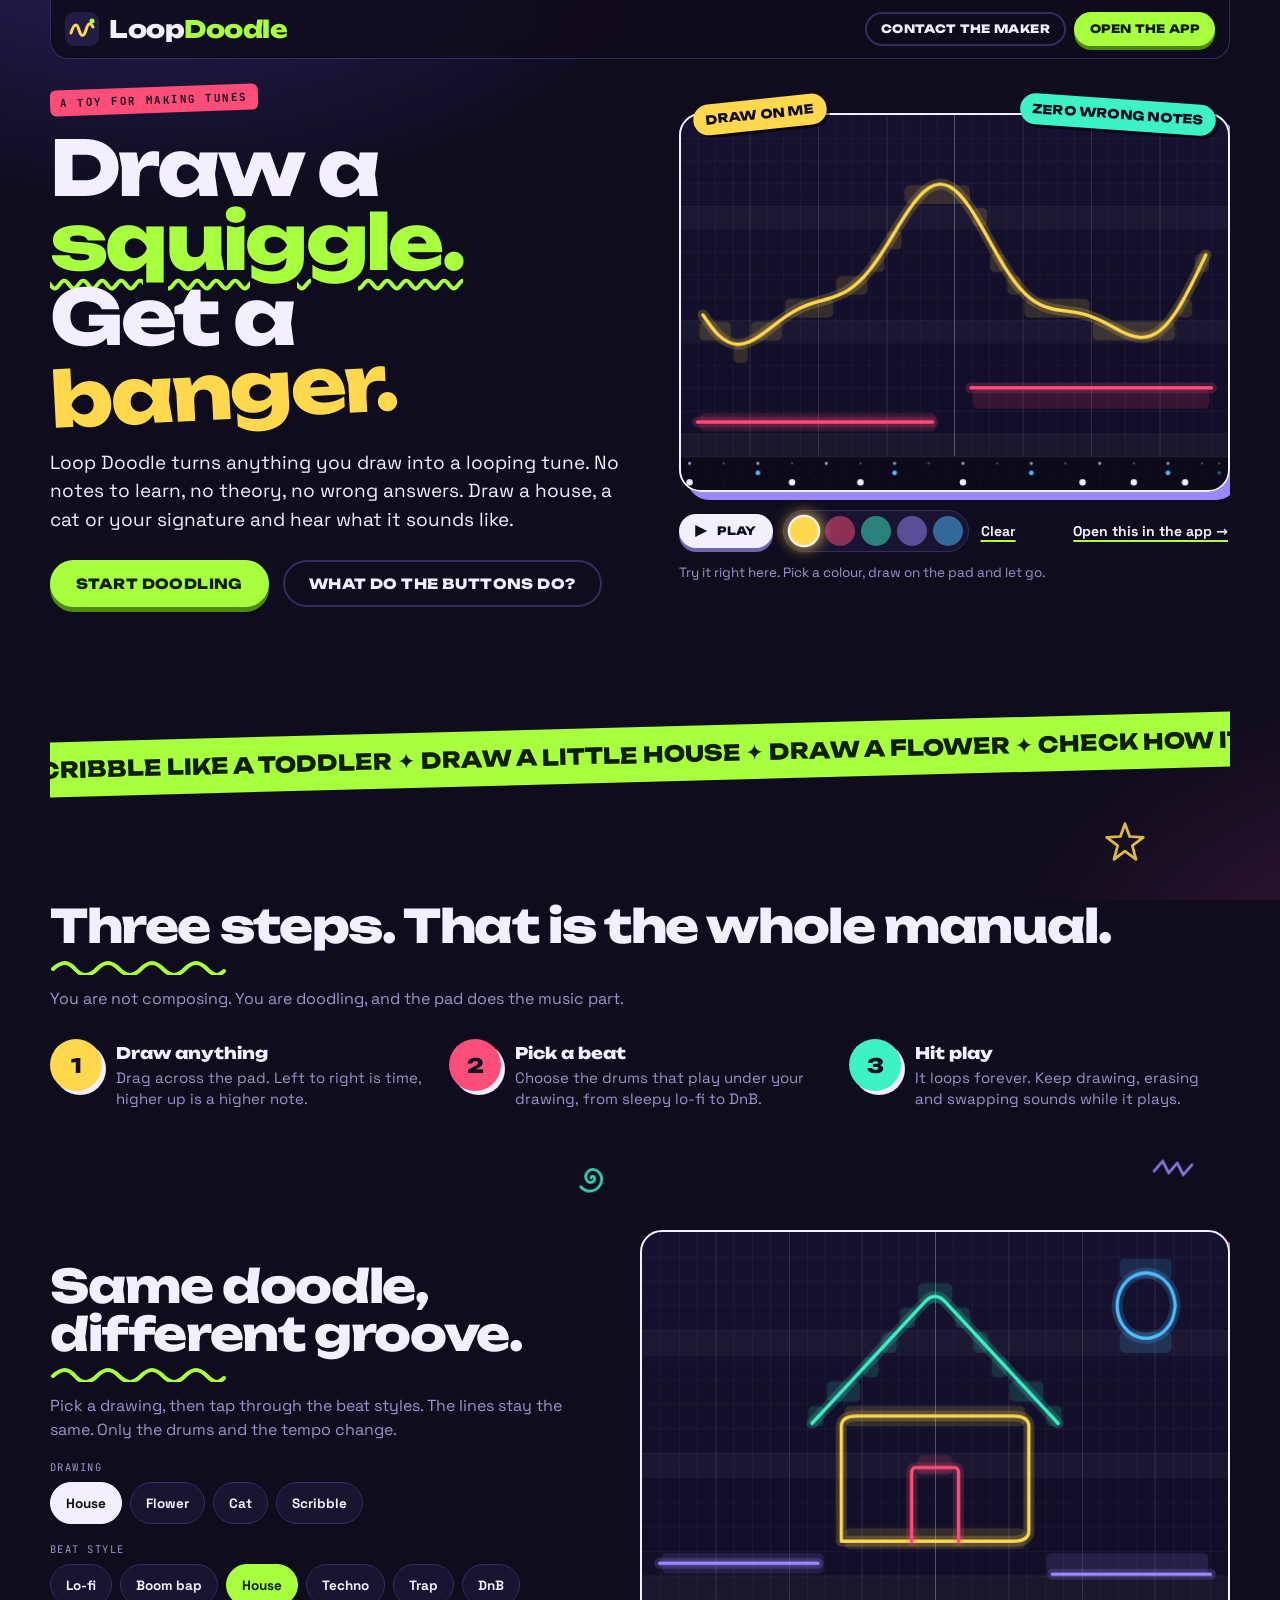
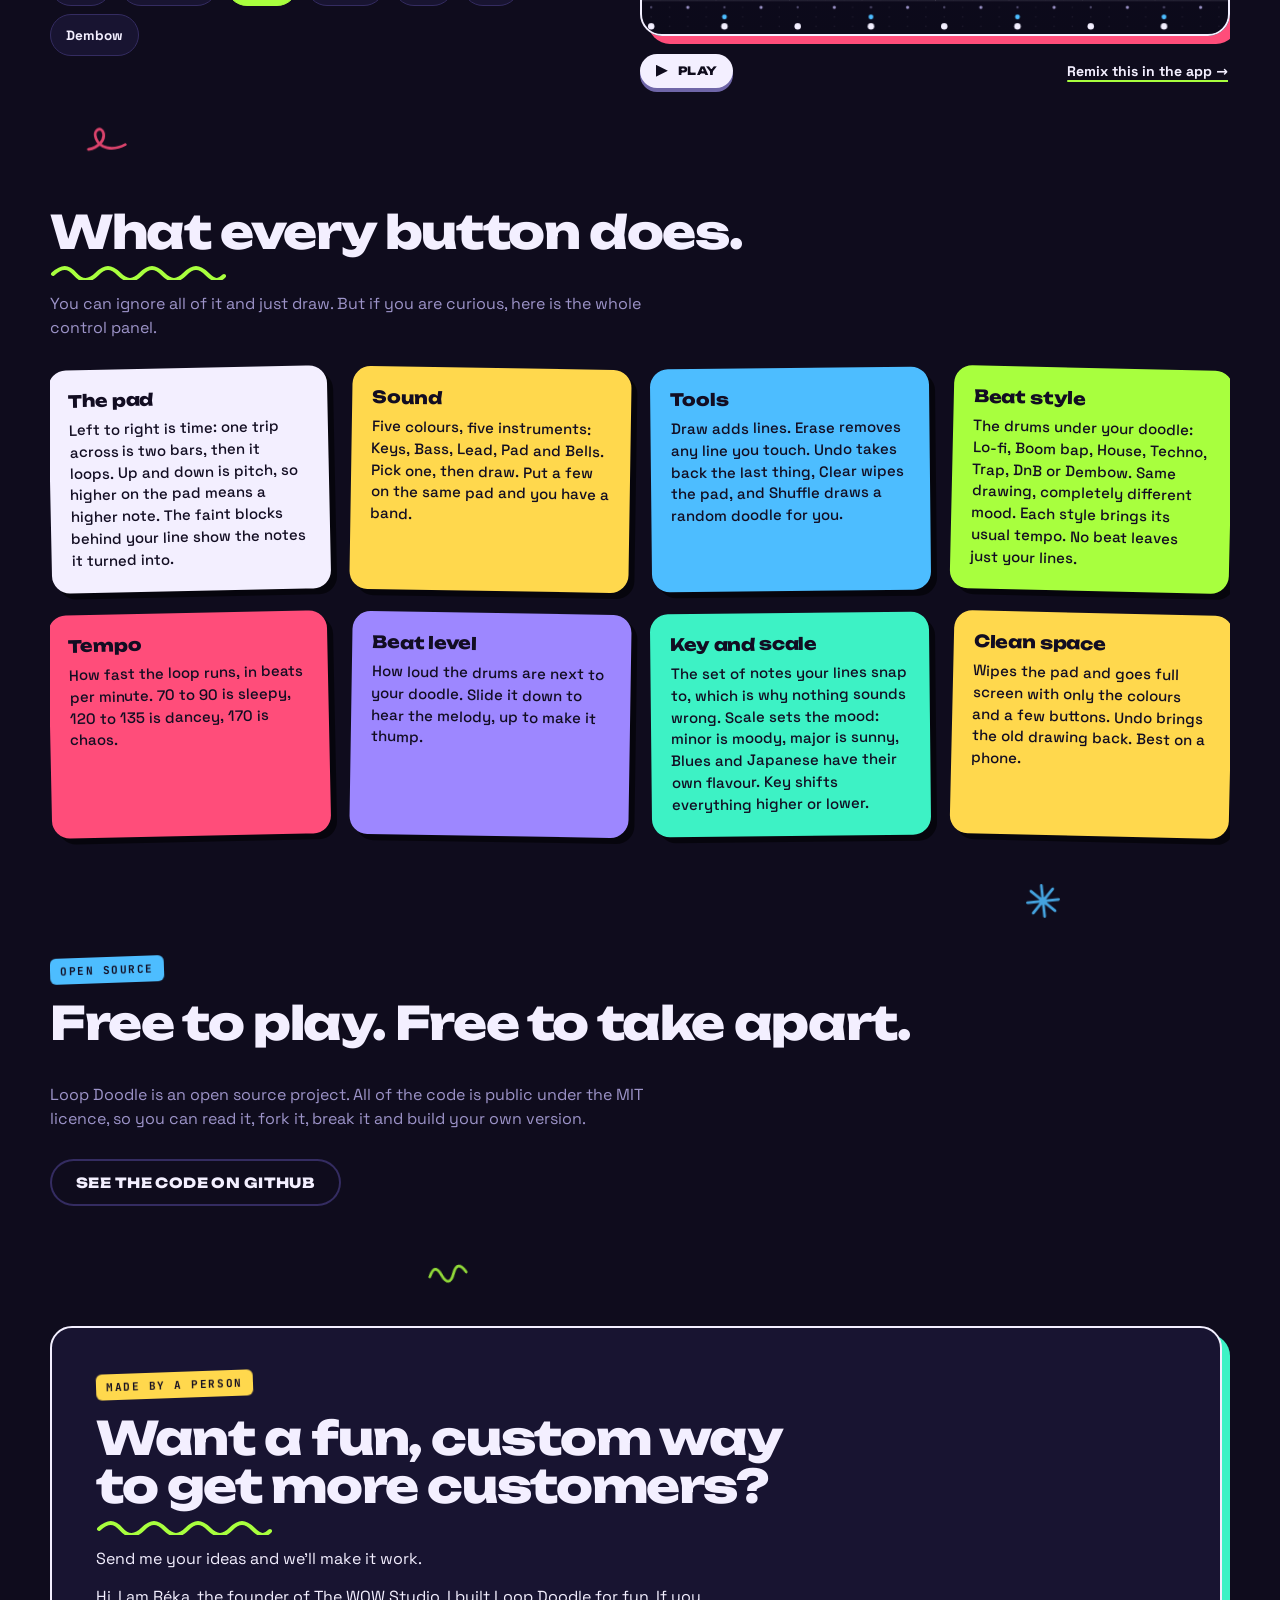
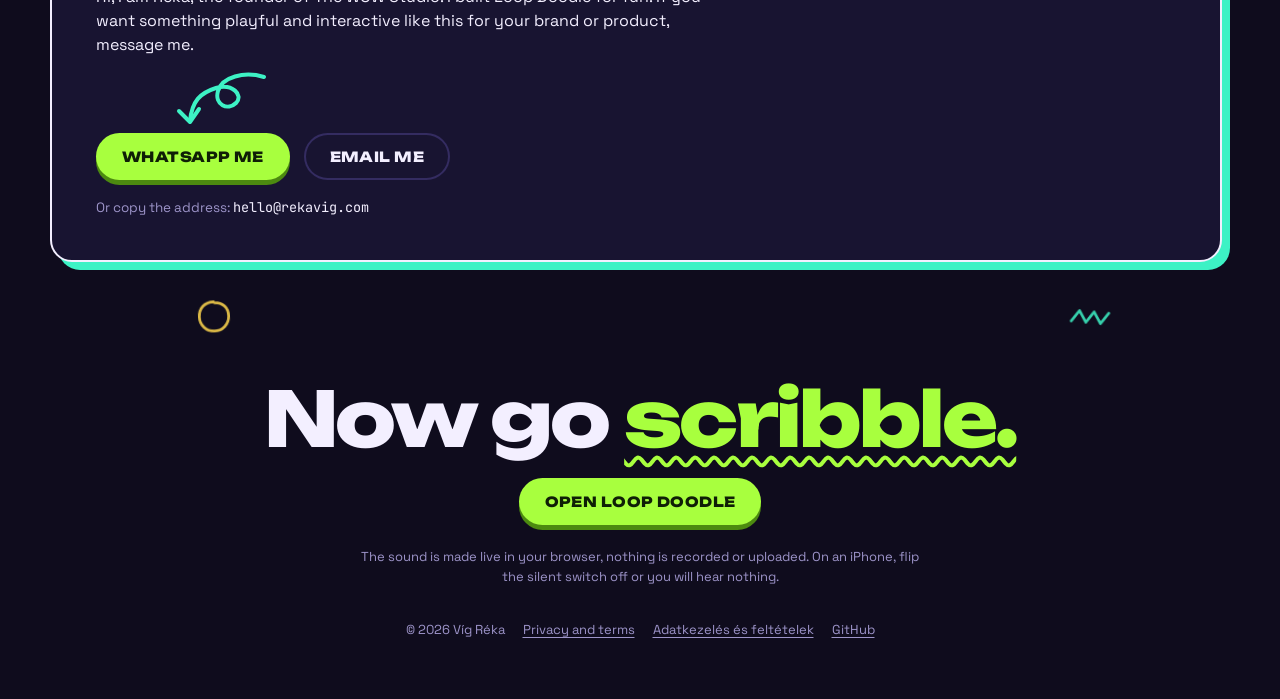
==== commit 659c091c: "Rework landing motion, add sticky nav, back to top and new contact copy - Guide cards: pointer-track" ====
--- a/public/index.html
+++ b/public/index.html
@@ -10,7 +10,7 @@
 <meta property="og:description" content="Draw a squiggle, get a banger. Loop Doodle turns anything you draw into a looping tune over a beat. Free, open source, no sign-up.">
 <meta property="og:type" content="website">
 <link rel="icon" href="favicon.svg" type="image/svg+xml">
-<link rel="stylesheet" href="styles.css?v=659c091">
+<link rel="stylesheet" href="styles.css?v=dev">
 </head>
 <body>
 <!-- ================= LANDING ================= -->
@@ -317,6 +317,6 @@
     <button class="btn sm" id="sheetOk">Got it, let me draw</button>
   </div>
 </div>
-<script src="app.js?v=659c091" defer></script>
+<script src="app.js?v=dev" defer></script>
 </body>
 </html>
--- a/public/styles.css
+++ b/public/styles.css
@@ -122,7 +122,8 @@
   display: inline-flex; align-items: center; justify-content: center; gap: 10px; text-decoration: none; border: 0; border-radius: 999px;
   background: var(--accent); color: var(--on-accent); padding: 15px 26px;
   font-family: var(--f-display); font-weight: 800; font-size: 14px; letter-spacing: 0.03em; text-transform: uppercase; white-space: nowrap;
-  box-shadow: 0 5px 0 var(--accent-deep); transition: transform .08s, box-shadow .08s;
+  box-shadow: 0 5px 0 var(--accent-deep); transition: transform .08s, box-shadow .08s, translate .2s ease-out;
+  translate: var(--mx, 0px) var(--my, 0px);
 }
 .btn:active { transform: translateY(4px); box-shadow: 0 1px 0 var(--accent-deep); }
 .btn.sm { padding: 10px 16px; font-size: 11.5px; box-shadow: 0 4px 0 var(--accent-deep); }
@@ -136,8 +137,38 @@
 .dot[aria-pressed="true"] { opacity: 1; border-color: var(--fg); box-shadow: 0 0 14px var(--c); transform: scale(1.08); }
 
 /* ================= landing ================= */
-.landing { max-width: 1180px; margin-inline: auto; display: flex; flex-direction: column; gap: clamp(64px, 10vw, 120px); overflow-x: clip; padding-bottom: 36px; }
+.landing { --gap: clamp(64px, 10vw, 120px); max-width: 1180px; margin-inline: auto; display: flex; flex-direction: column; gap: clamp(64px, 10vw, 120px); overflow-x: clip; padding-bottom: 36px; }
 .nav { display: flex; align-items: center; justify-content: space-between; gap: 12px; }
+.navr { display: flex; align-items: center; gap: 8px; flex: none; }
+.nav .st { display: none; }
+/* sticky header: the bar is pulled up over the page padding and the safe area, so nothing scrolls above it */
+.landing > .nav {
+  position: sticky; top: 0; z-index: 20;
+  margin-top: calc(-12px - env(safe-area-inset-top, 0px)); padding: calc(12px + env(safe-area-inset-top, 0px)) 14px 12px;
+  background: var(--bg); background: color-mix(in srgb, var(--bg) 88%, transparent); -webkit-backdrop-filter: blur(10px); backdrop-filter: blur(10px);
+  border: 1px solid var(--line); border-top: 0; border-radius: 0 0 18px 18px;
+}
+.landing > section { position: relative; scroll-margin-top: 92px; }
+@media (max-width: 699px) {
+  .landing > .nav { padding-inline: 9px; gap: 6px; }
+  .landing > .nav .brand { gap: 6px; }
+  .landing > .nav .brand svg { width: 30px; height: 30px; }
+  .landing > .nav .brand b { font-size: 13.5px; line-height: .98; }
+  .landing > .nav .brand b span { display: block; }
+  .landing > .nav .btn.sm { padding: 10px 9px; font-size: 10px; letter-spacing: .01em; }
+  .navr { gap: 6px; }
+}
+@media (max-width: 479px) {
+  .nav .lg { display: none; }
+  .nav .st { display: inline; }
+}
+@media (max-width: 380px) {
+  .landing > .nav { padding-inline: 6px; }
+  .landing > .nav .brand b { font-size: 12.5px; }
+  .landing > .nav .btn.sm { padding: 10px 7px; }
+  .navr { gap: 5px; }
+}
+@media (max-width: 340px) { .landing > .nav .brand b { display: none; } }
 .hero { display: grid; gap: 36px; align-items: center; margin-top: calc(clamp(64px, 10vw, 120px) * -1 + 28px); }
 .tag { display: inline-block; font-family: var(--f-mono); font-size: 11px; letter-spacing: .14em; text-transform: uppercase; background: var(--bass); color: var(--ink); padding: 6px 10px; border-radius: 6px; transform: rotate(-2deg); font-weight: 700; }
 .mega { font-family: var(--f-display); font-weight: 800; font-size: clamp(40px, 11.5vw, 76px); line-height: .98; letter-spacing: -0.035em; margin: 18px 0 20px; }
@@ -149,9 +180,9 @@
 .demo { position: relative; min-width: 0; }
 .mini { position: relative; aspect-ratio: 16 / 11; max-width: 100%; background: linear-gradient(180deg, #151130, #110e25); border: 2px solid var(--fg); border-radius: 22px; overflow: hidden; box-shadow: 8px 8px 0 var(--sh, var(--pad)); transition: box-shadow .18s; }
 .mini canvas, #pad { position: absolute; inset: 0; width: 100%; height: 100%; touch-action: none; cursor: crosshair; display: block; }
-.sticker { position: absolute; z-index: 3; font-family: var(--f-display); font-weight: 800; font-size: 11px; text-transform: uppercase; letter-spacing: .02em; padding: 8px 12px; border-radius: 999px; color: var(--ink); pointer-events: none; box-shadow: 3px 3px 0 rgba(0,0,0,.5); transition: rotate .2s; animation: bob 5s ease-in-out infinite; }
+.sticker { position: absolute; z-index: 3; font-family: var(--f-display); font-weight: 800; font-size: 11px; text-transform: uppercase; letter-spacing: .02em; padding: 8px 12px; border-radius: 999px; color: var(--ink); pointer-events: none; box-shadow: 3px 3px 0 rgba(0,0,0,.5); animation: bob 4s ease-in-out infinite; }
 .sticker.s1 { background: var(--keys); top: -14px; left: 14px; rotate: -6deg; }
-.sticker.s2 { background: var(--lead); top: -14px; right: 14px; rotate: 4deg; animation-delay: -2.5s; }
+.sticker.s2 { background: var(--lead); top: -14px; right: 14px; rotate: 4deg; animation-delay: -2s; }
 .mbar { display: flex; flex-wrap: wrap; align-items: center; gap: 10px; margin-top: 18px; }
 .mbar .dots { display: flex; gap: 6px; padding: 5px; border: 1px solid var(--line); border-radius: 999px; background: var(--panel); }
 .mbar .sp { flex: 1; }
@@ -179,7 +210,7 @@
 .plab { font-family: var(--f-mono); font-size: 10.5px; letter-spacing: .14em; text-transform: uppercase; color: var(--muted); margin: 18px 0 8px; }
 
 .guide { display: grid; gap: 22px; grid-template-columns: repeat(auto-fit, minmax(250px, 1fr)); }
-.gc { background: var(--c); color: var(--ink); border-radius: 18px; padding: 20px 20px 22px; box-shadow: 6px 6px 0 rgba(0,0,0,.55); transform: rotate(var(--rot)); min-width: 0; transition: transform .2s, box-shadow .2s; }
+.gc { background: var(--c); color: var(--ink); border-radius: 18px; padding: 20px 20px 22px; box-shadow: 6px 6px 0 rgba(0,0,0,.55); transform: rotate(var(--rot)); min-width: 0; transition: box-shadow .2s; }
 .gc h3 { margin: 0 0 8px; font-family: var(--f-display); font-weight: 800; font-size: 17px; letter-spacing: -0.01em; }
 .gc p { margin: 0; font-size: 15px; line-height: 1.45; font-weight: 500; }
 .end { text-align: center; display: flex; flex-direction: column; align-items: center; gap: 22px; }
@@ -189,7 +220,8 @@
 .talk { background: var(--panel); border: 2px solid var(--fg); border-radius: 22px; padding: clamp(22px, 5vw, 44px); margin-right: 8px; box-shadow: 8px 8px 0 var(--lead); }
 .talk .h2 { margin-top: 16px; }
 .talk .sub { color: var(--fg); margin-bottom: 14px; }
-.talk .cta { margin-top: 26px; }
+.talk .cta { margin-top: 6px; }
+.arw { display: block; width: 110px; height: 56px; margin: 6px 0 0 64px; fill: none; stroke: var(--lead); stroke-width: 4; stroke-linecap: round; stroke-linejoin: round; }
 .talk .cap { margin-top: 18px; }
 .talk .sel { font-size: 13.5px; }
 
@@ -282,21 +314,61 @@
   .stage { height: auto; min-height: 0; }
   .deck { overflow-y: auto; background: color-mix(in srgb, var(--panel) 55%, transparent); border: 1px solid var(--line); border-radius: var(--r); padding: 16px; }
 }
-/* ================= hover and micro-interactions ================= */
-@keyframes bob { 50% { translate: 0 -5px; } }
-@keyframes wob { 30% { transform: rotate(-12deg); } 70% { transform: rotate(9deg); } }
-@keyframes wig { 0%, 100% { transform: rotate(-3deg); } 30% { transform: rotate(-8deg); } 70% { transform: rotate(2deg); } }
+/* ================= hover and micro-interactions =================
+   Rule of thumb: colour, shadow, outline and background feedback always applies.
+   Anything that moves (translate, rotate, scale, drawing, trails) only runs without prefers-reduced-motion. */
+@keyframes bob { 50% { translate: 0 -8px; } }
+@keyframes wob { 20% { transform: rotate(-16deg) scale(1.12); } 55% { transform: rotate(12deg) scale(1.12); } 80% { transform: rotate(-5deg); } }
+@keyframes wig { 0%, 100% { transform: rotate(-3deg); } 25% { transform: rotate(-11deg) scale(1.06); } 60% { transform: rotate(4deg) scale(1.06); } }
 @keyframes draw { from { stroke-dashoffset: 1; } to { stroke-dashoffset: 0; } }
-@keyframes pop { 50% { transform: scale(1.07); } }
+@keyframes pop { 45% { transform: scale(1.14); } }
+@keyframes popin { from { opacity: 0; transform: scale(.2) rotate(-40deg); } to { opacity: 1; transform: none; } }
 .pill:active { transform: scale(.96); }
-.pill[aria-pressed="true"], .beat[aria-pressed="true"] { animation: pop .18s ease-out; }
-/* scroll reveal: .rv is only ever added from app.js, so the page stays visible without it */
-.rv { opacity: 0; transform: translateY(18px); transition: opacity .25s ease-out, transform .25s ease-out; }
+.pill[aria-pressed="true"], .beat[aria-pressed="true"] { animation: pop .25s ease-out; }
+
+/* heading squiggles and the contact arrow: added and armed from app.js, drawn when they scroll into view */
+.sq { display: block; max-width: 100%; margin-top: 10px; fill: none; stroke: var(--accent); stroke-width: 4; stroke-linecap: round; }
+.draw.pre path { stroke-dasharray: 1; stroke-dashoffset: 1; opacity: 0; }
+.draw.pre.in path { stroke-dashoffset: 0; opacity: 1; transition: stroke-dashoffset .7s ease-out .15s, opacity .01s linear .15s; }
+.draw.pre.in path + path { transition-duration: .25s, .01s; transition-delay: .85s, .85s; }
+
+/* scroll reveal and step pop-in: .rv and .pre are only ever added from app.js, so the page stays visible without it */
+.rv { opacity: 0; transform: translateY(40px); transition: opacity .5s ease-out, transform .5s cubic-bezier(.2, .7, .2, 1); }
 .rv.in { opacity: 1; transform: none; }
+.steps.pre i { opacity: 0; transform: scale(.2) rotate(-40deg); }
+.steps.pre.go i { animation: popin .5s cubic-bezier(.3, 1.5, .5, 1) both; }
+.steps.pre.go li:nth-child(2) i { animation-delay: .16s; }
+.steps.pre.go li:nth-child(3) i { animation-delay: .32s; }
+
+/* background doodles: they sit in the empty gap above their section, never over text */
+.bd { position: absolute; top: calc(var(--gap) / -2 - 22px); width: 44px; height: 44px; fill: none; stroke: var(--c); stroke-width: 3; stroke-linecap: round; stroke-linejoin: round; pointer-events: none; opacity: .85; animation: bob 7s ease-in-out infinite; }
+@media (max-width: 699px) { .bd { width: 32px; height: 32px; top: calc(var(--gap) / -2 - 12px); } .bd.w { display: none; } }
+
+/* cursor trail: one fixed canvas, landing only */
+.trail { position: fixed; inset: 0; width: 100%; height: 100%; pointer-events: none; z-index: 30; }
+body:not(.land) .trail { display: none; }
+
+/* back to top */
+.totop {
+  position: fixed; right: max(16px, env(safe-area-inset-right, 0px)); bottom: calc(16px + env(safe-area-inset-bottom, 0px)); z-index: 25;
+  width: 48px; height: 48px; border-radius: 50%; padding: 0; display: grid; place-items: center;
+  background: var(--panel-2); color: var(--fg); border: 2px solid var(--fg); box-shadow: 4px 4px 0 var(--pad);
+  font-family: var(--f-display); font-weight: 800; font-size: 18px; line-height: 1;
+  opacity: 0; visibility: hidden; transform: translateY(12px); transition: opacity .2s, transform .2s, visibility 0s .2s, box-shadow .15s, background .15s;
+}
+.totop.on { opacity: 1; visibility: visible; transform: none; transition-delay: 0s; }
+body.play .totop { display: none; }
+
 @media (hover: hover) {
-  .btn:hover:not(:active) { filter: brightness(1.06); }
-  .btn.ghost:hover:not(:active) { filter: none; box-shadow: inset 0 0 0 2px var(--muted); }
-  .pill:hover:not([aria-pressed="true"]), .chip:hover:not([aria-pressed="true"]), .tool:hover:not([aria-pressed="true"]):not(:disabled), .beat:hover:not([aria-pressed="true"]) { background: var(--panel-2); border-color: var(--muted); }
+  .btn:hover:not(:active) { filter: brightness(1.08); box-shadow: 0 8px 0 var(--accent-deep); }
+  .btn.sm:hover:not(:active) { box-shadow: 0 7px 0 var(--accent-deep); }
+  .btn.white:hover:not(:active) { box-shadow: 0 7px 0 #6f66a8; }
+  .btn.white[aria-pressed="true"]:hover:not(:active) { box-shadow: 0 7px 0 var(--accent-deep); }
+  .btn.ghost:hover:not(:active) { filter: none; background: var(--panel-2); box-shadow: inset 0 0 0 2px var(--fg), 0 5px 0 var(--line); }
+  .gc:hover { box-shadow: 10px 10px 0 rgba(0,0,0,.6); }
+  .mini:hover { box-shadow: 14px 14px 0 var(--sh, var(--pad)); }
+  .totop:hover { background: var(--pad); color: var(--ink); box-shadow: 6px 6px 0 var(--fg); }
+  .pill:hover:not([aria-pressed="true"]), .chip:hover:not([aria-pressed="true"]), .tool:hover:not([aria-pressed="true"]):not(:disabled), .beat:hover:not([aria-pressed="true"]) { background: var(--panel-2); border-color: var(--fg); }
   .help:hover, .float:hover { border-color: var(--muted); }
   .cb:hover:not([aria-pressed="true"]):not(:disabled) { background: var(--line); }
   .dot:hover { opacity: 1; }
@@ -305,23 +377,26 @@
   .marq:hover div { animation-play-state: paused; }
 }
 @media (hover: hover) and (prefers-reduced-motion: no-preference) {
-  .btn:hover:not(:active) { transform: translateY(-2px); box-shadow: 0 7px 0 var(--accent-deep); transition-duration: .14s; }
-  .btn.sm:hover:not(:active) { box-shadow: 0 6px 0 var(--accent-deep); }
-  .btn.white:hover:not(:active) { box-shadow: 0 6px 0 #6f66a8; }
-  .btn.white[aria-pressed="true"]:hover:not(:active) { box-shadow: 0 6px 0 var(--accent-deep); }
-  .btn.ghost:hover:not(:active) { box-shadow: inset 0 0 0 2px var(--muted), 0 4px 0 var(--line); }
-  .gc:hover { transform: rotate(0deg) translateY(-4px); box-shadow: 10px 10px 0 rgba(0,0,0,.55); }
-  .steps li:hover i { animation: wob .25s ease-in-out; }
-  .demo:hover .sticker.s1 { rotate: -11deg; }
-  .demo:hover .sticker.s2 { rotate: 9deg; }
-  .mega .b:hover { animation: wig .25s ease-in-out; }
-  .brand:hover path { stroke-dasharray: 1; animation: draw .25s ease-out; }
-  .pill:hover:not([aria-pressed="true"]) { transform: translateY(-1px); }
-  .mini:hover { box-shadow: 12px 12px 0 var(--sh, var(--pad)); }
+  .btn:hover:not(:active) { transform: translateY(-3px); transition-duration: .14s; }
+  .steps li:hover i { animation: wob .5s ease-in-out; }
+  .demo:hover .sticker.s1 { rotate: -13deg; scale: 1.08; }
+  .demo:hover .sticker.s2 { rotate: 11deg; scale: 1.08; }
+  .mega .b:hover { animation: wig .5s ease-in-out; }
+  .brand:hover path { stroke-dasharray: 1; animation: draw .6s ease-out; }
+  .pill:hover:not([aria-pressed="true"]) { transform: translateY(-2px); }
+}
+@media (prefers-reduced-motion: no-preference) {
+  .landing .btn:active { transform: translateY(4px) scale(.97, .92); }
+  .landing .btn.ghost:active { transform: scale(.95); }
+  .sticker { transition: rotate .2s, scale .2s; }
+}
+@media (hover: hover) and (prefers-reduced-motion: reduce) {
+  .gc:hover { outline: 3px solid var(--fg); outline-offset: 3px; }
 }
 @media (prefers-reduced-motion: reduce) {
   * { transition: none !important; }
   .marq div { animation: none; }
-  .sticker, .pill, .beat, .steps i, .mega .b, .brand path { animation: none !important; }
-  .rv { opacity: 1; transform: none; }
-}
+  .sticker, .pill, .beat, .steps i, .mega .b, .brand path, .bd { animation: none !important; }
+  .rv, .steps.pre i { opacity: 1; transform: none; }
+  .totop { transform: none; }
+}
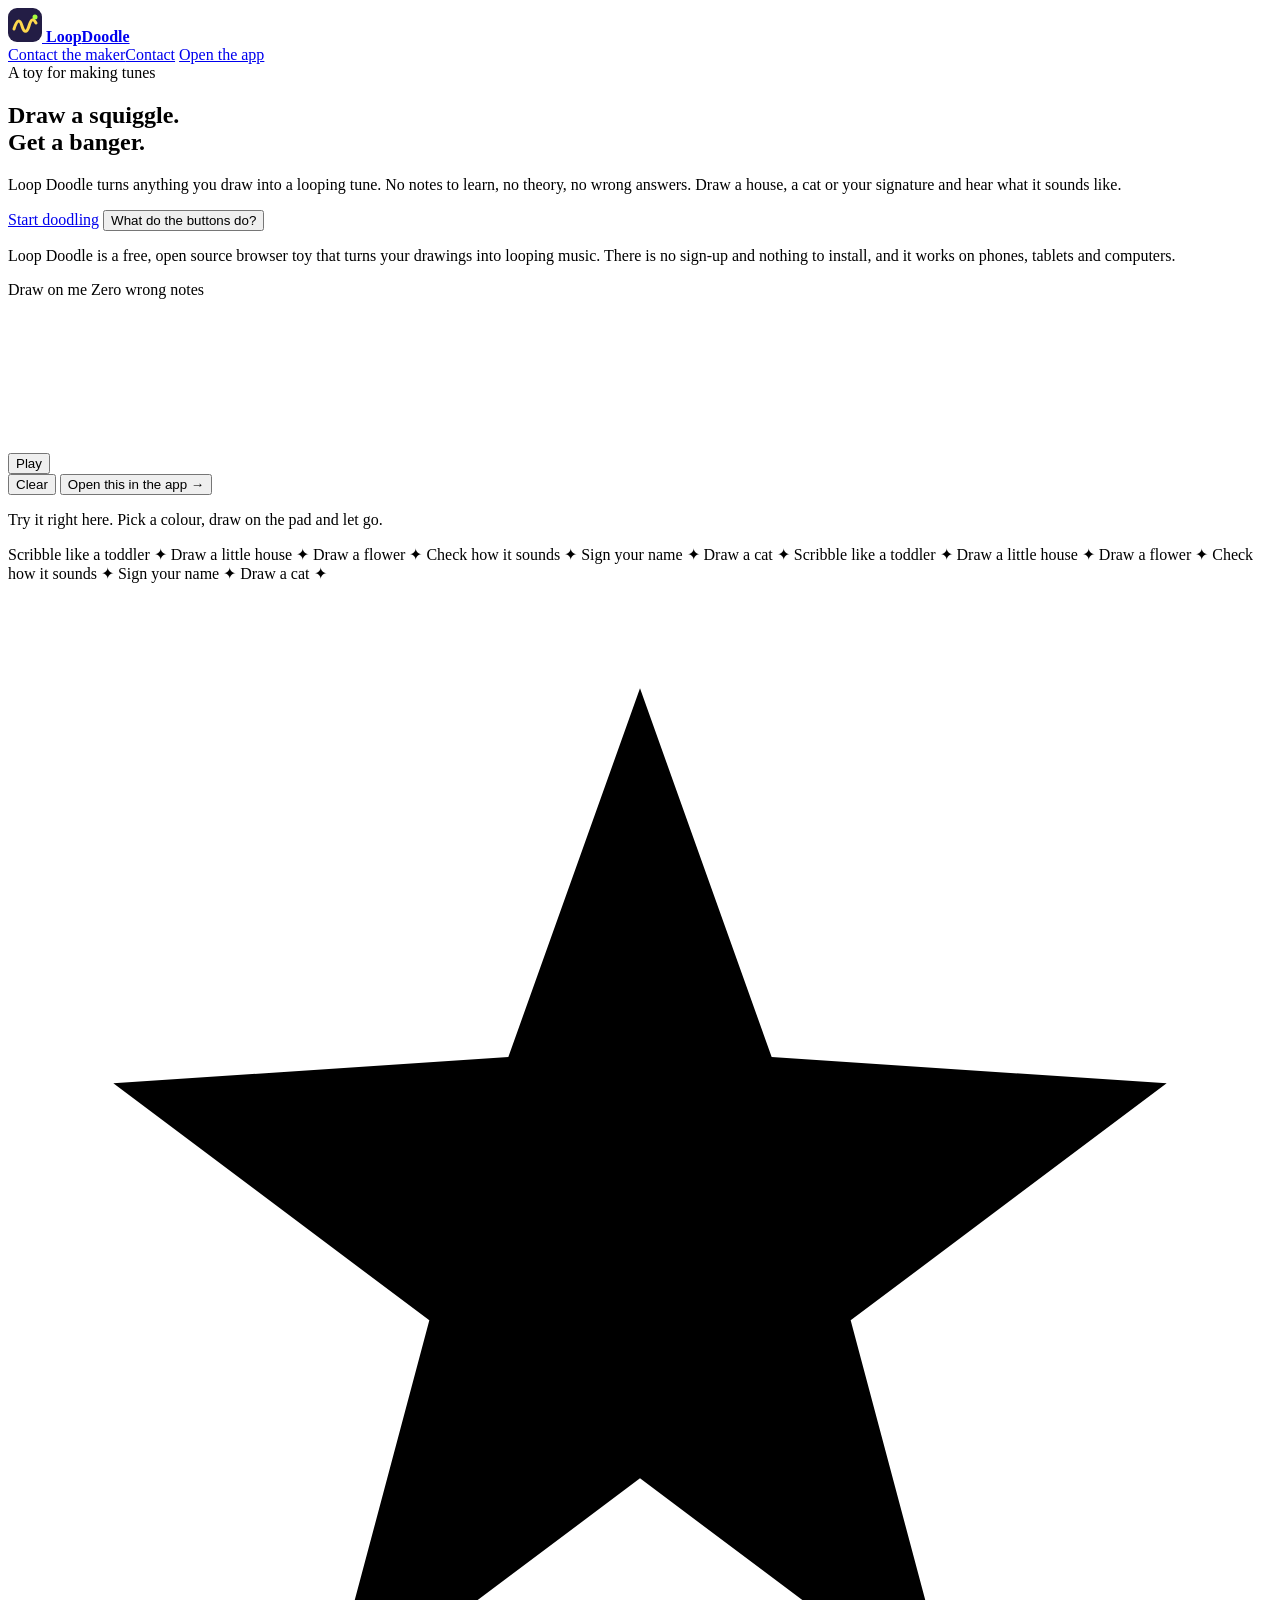
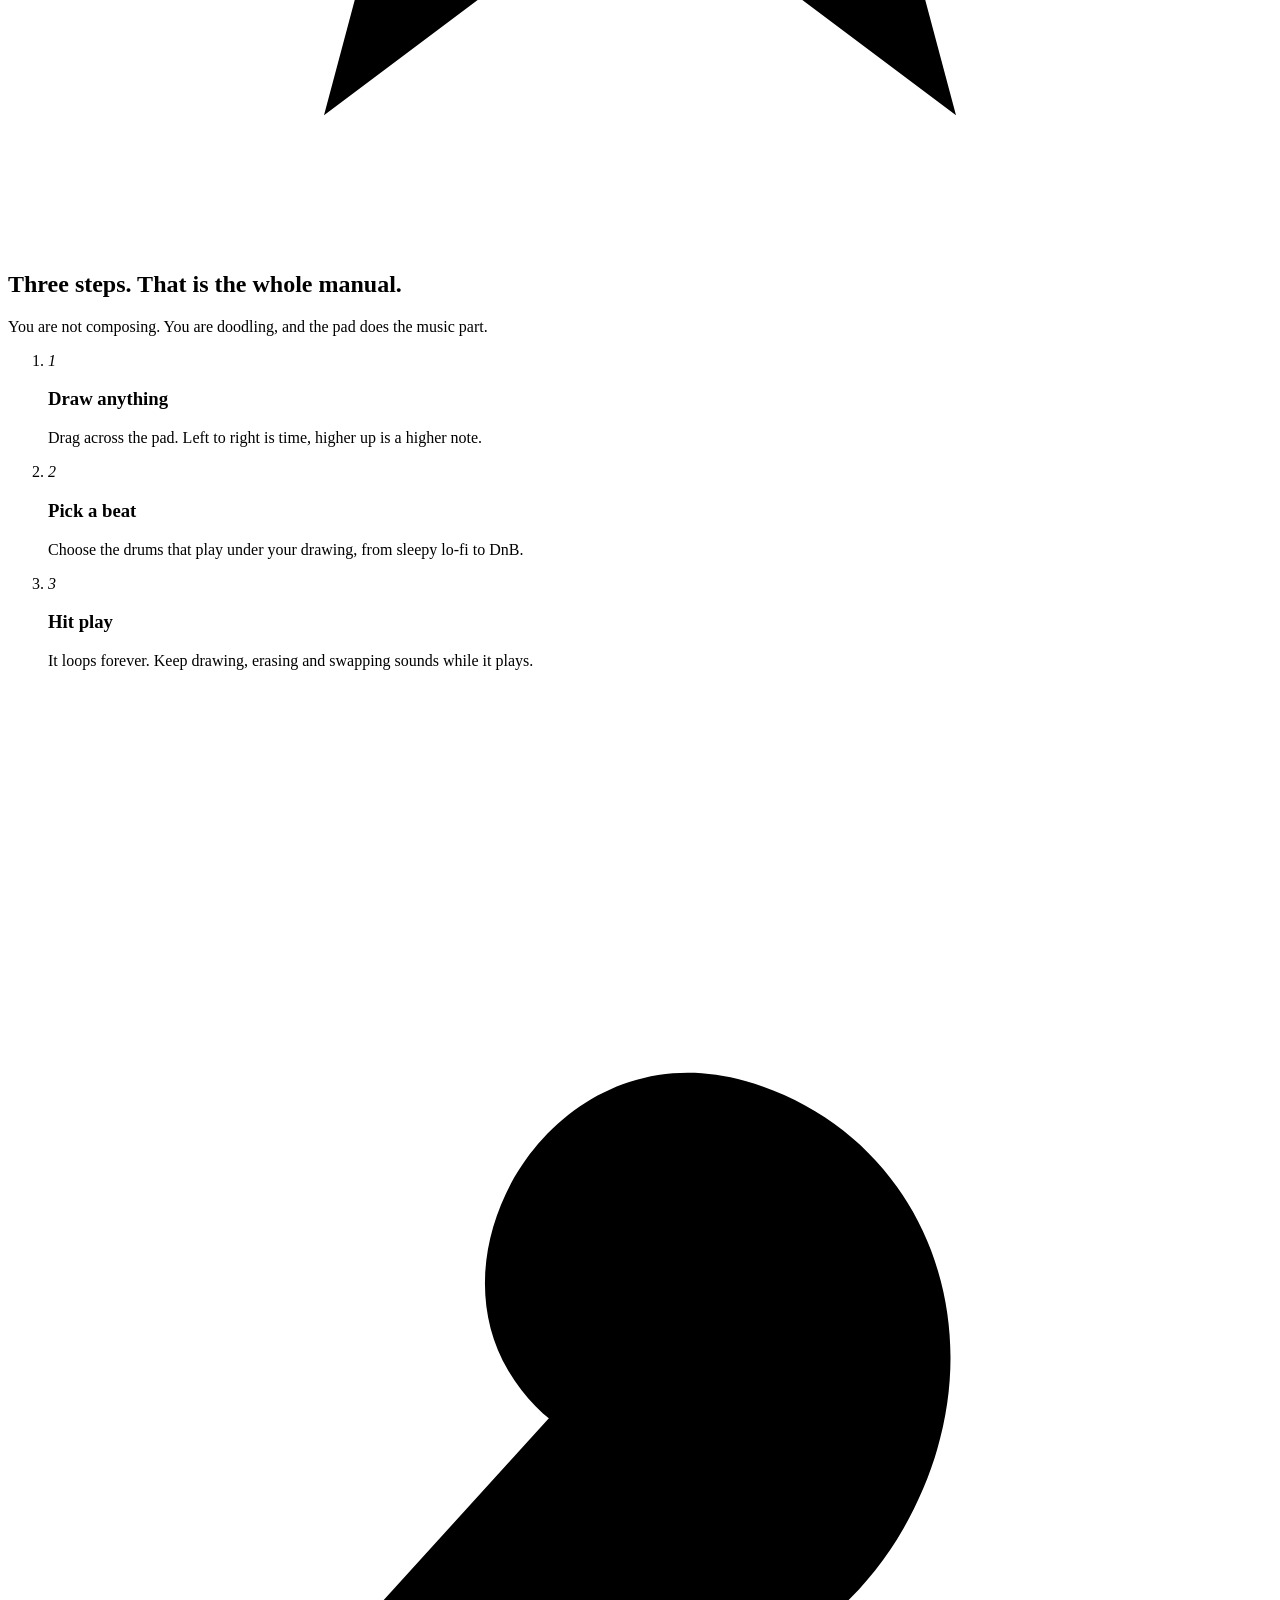
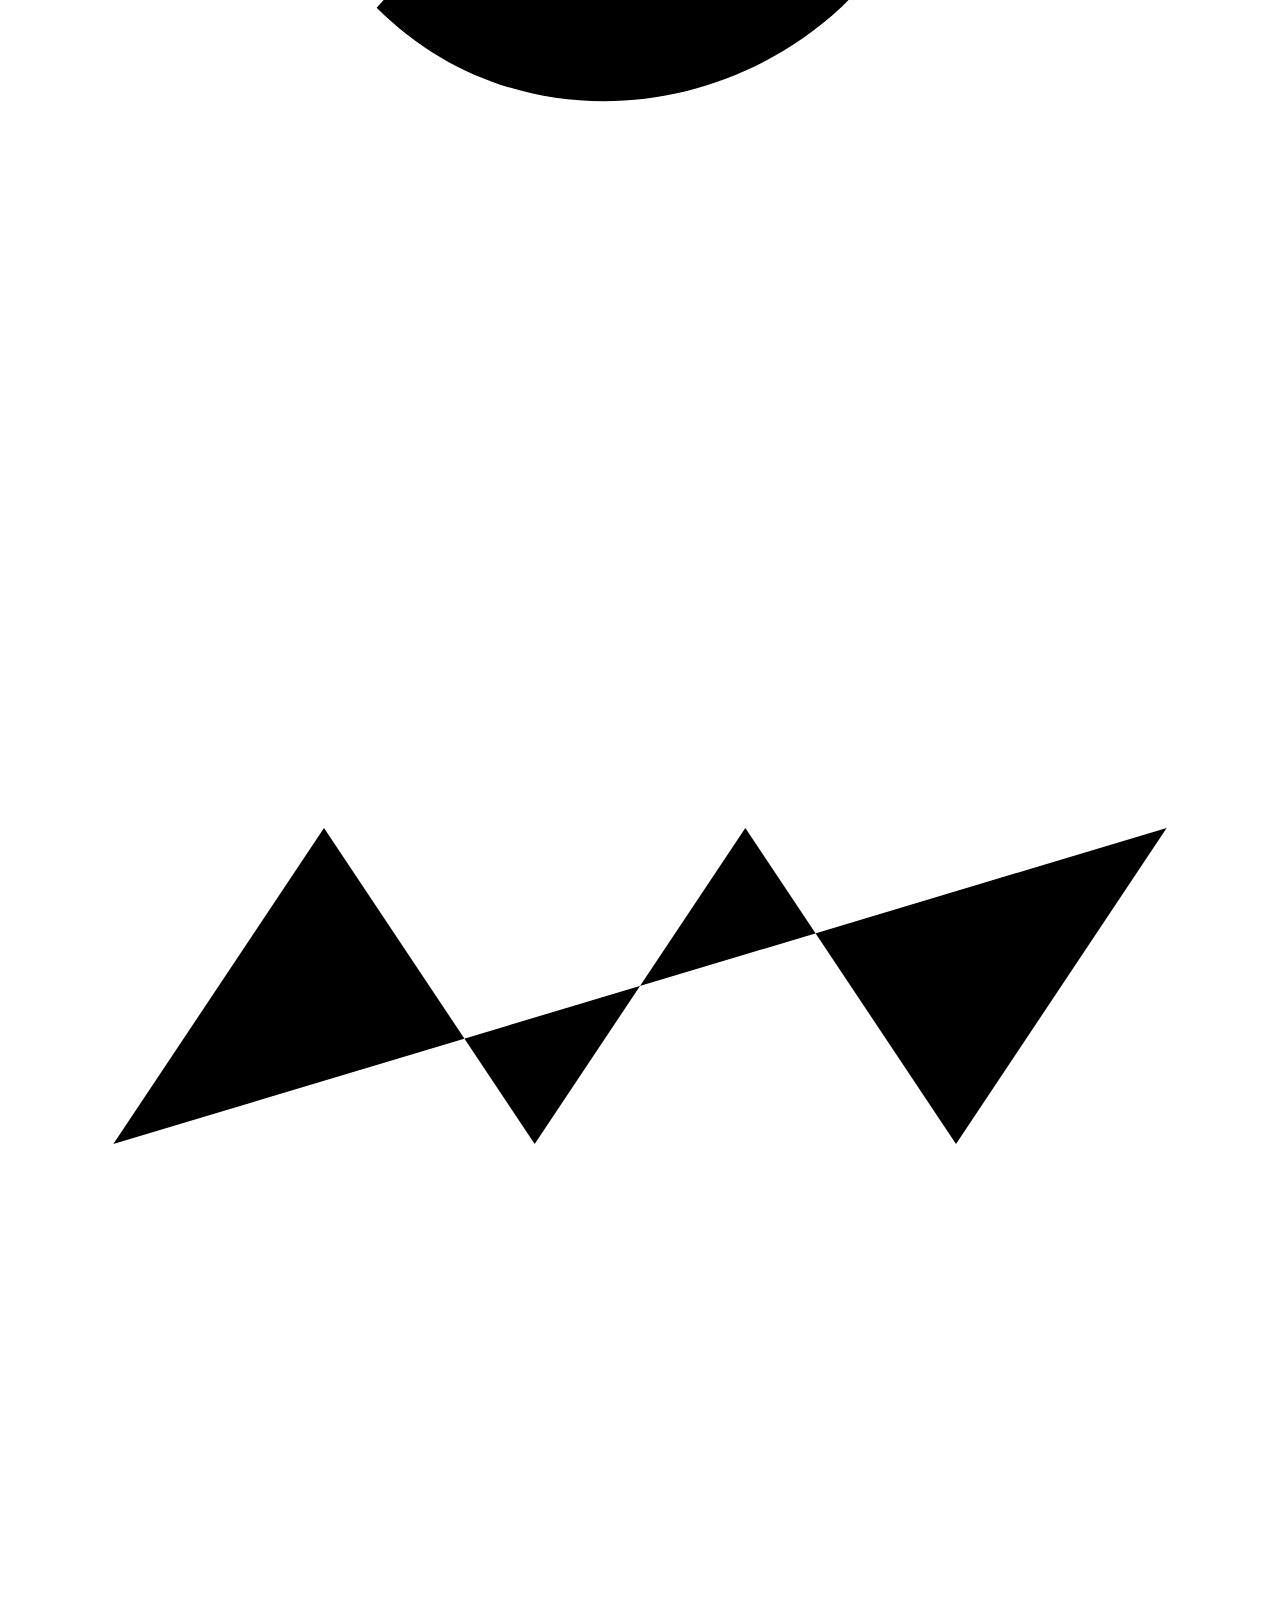
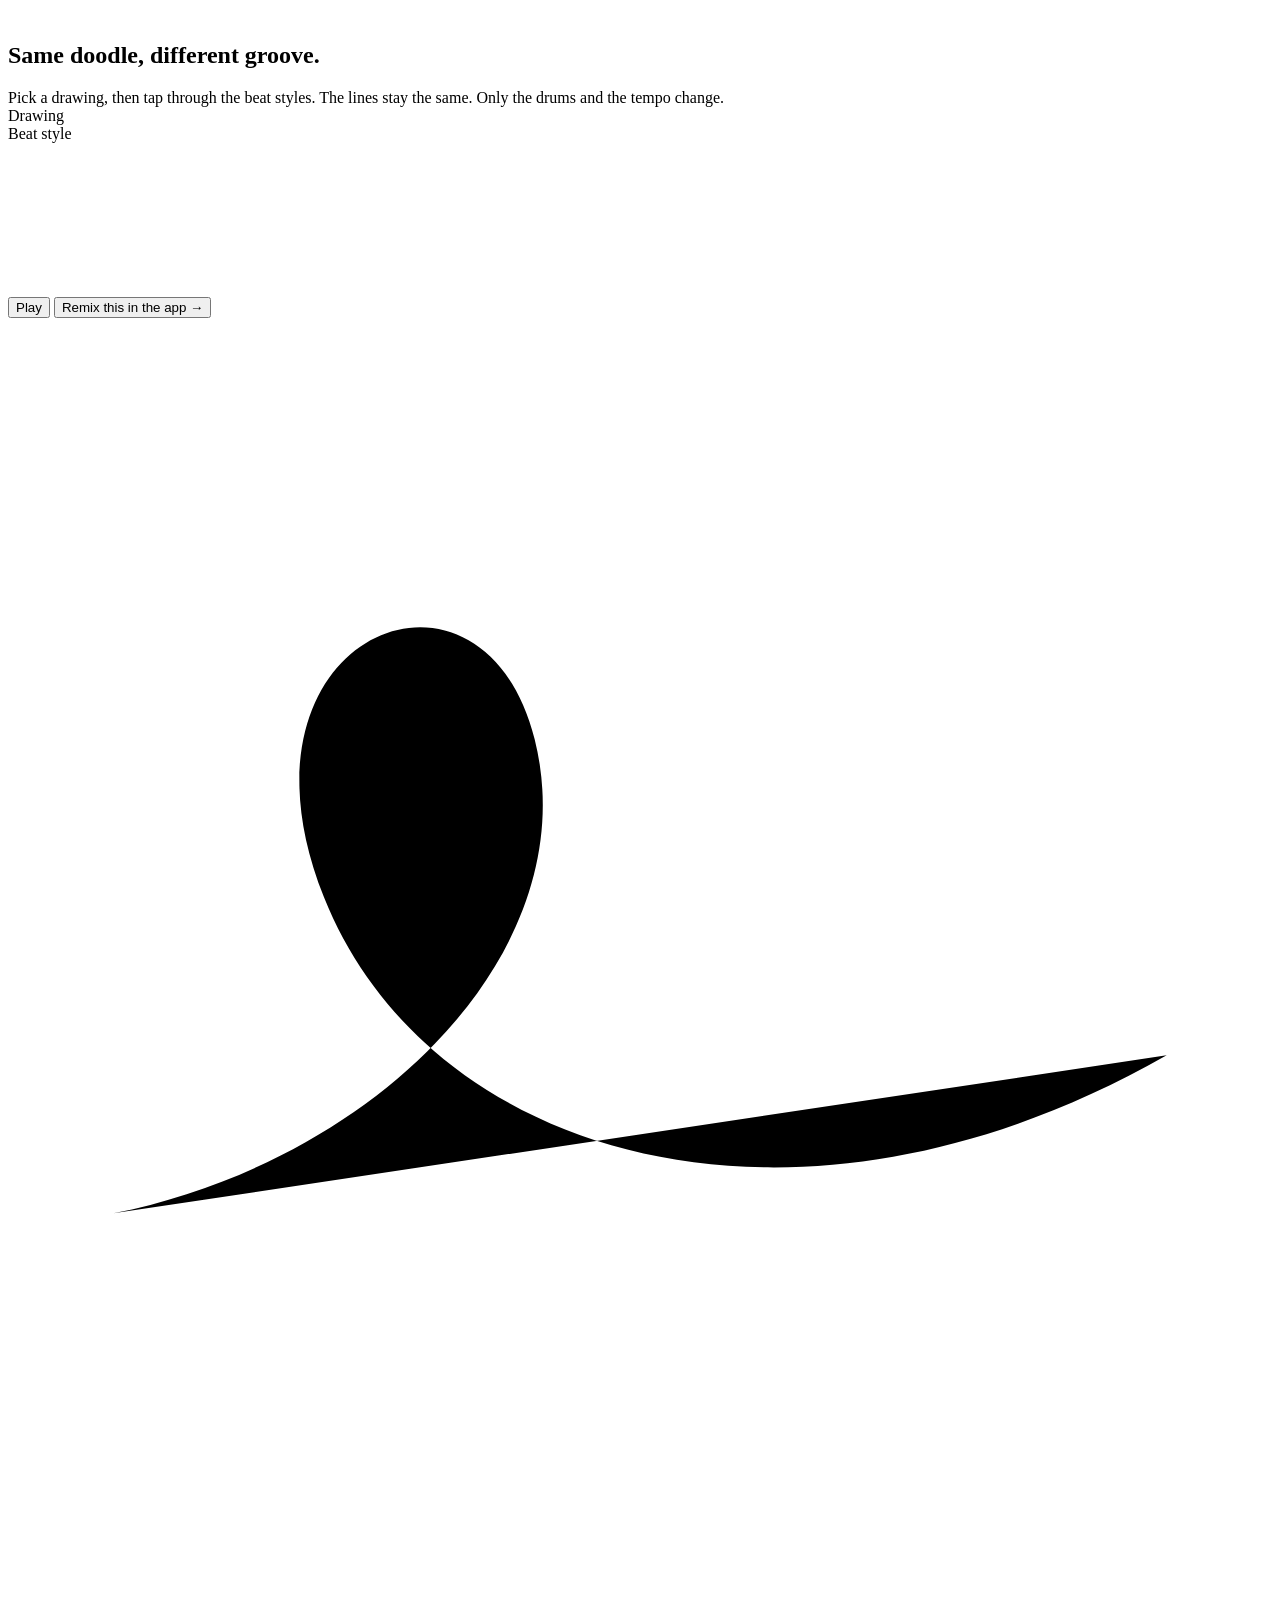
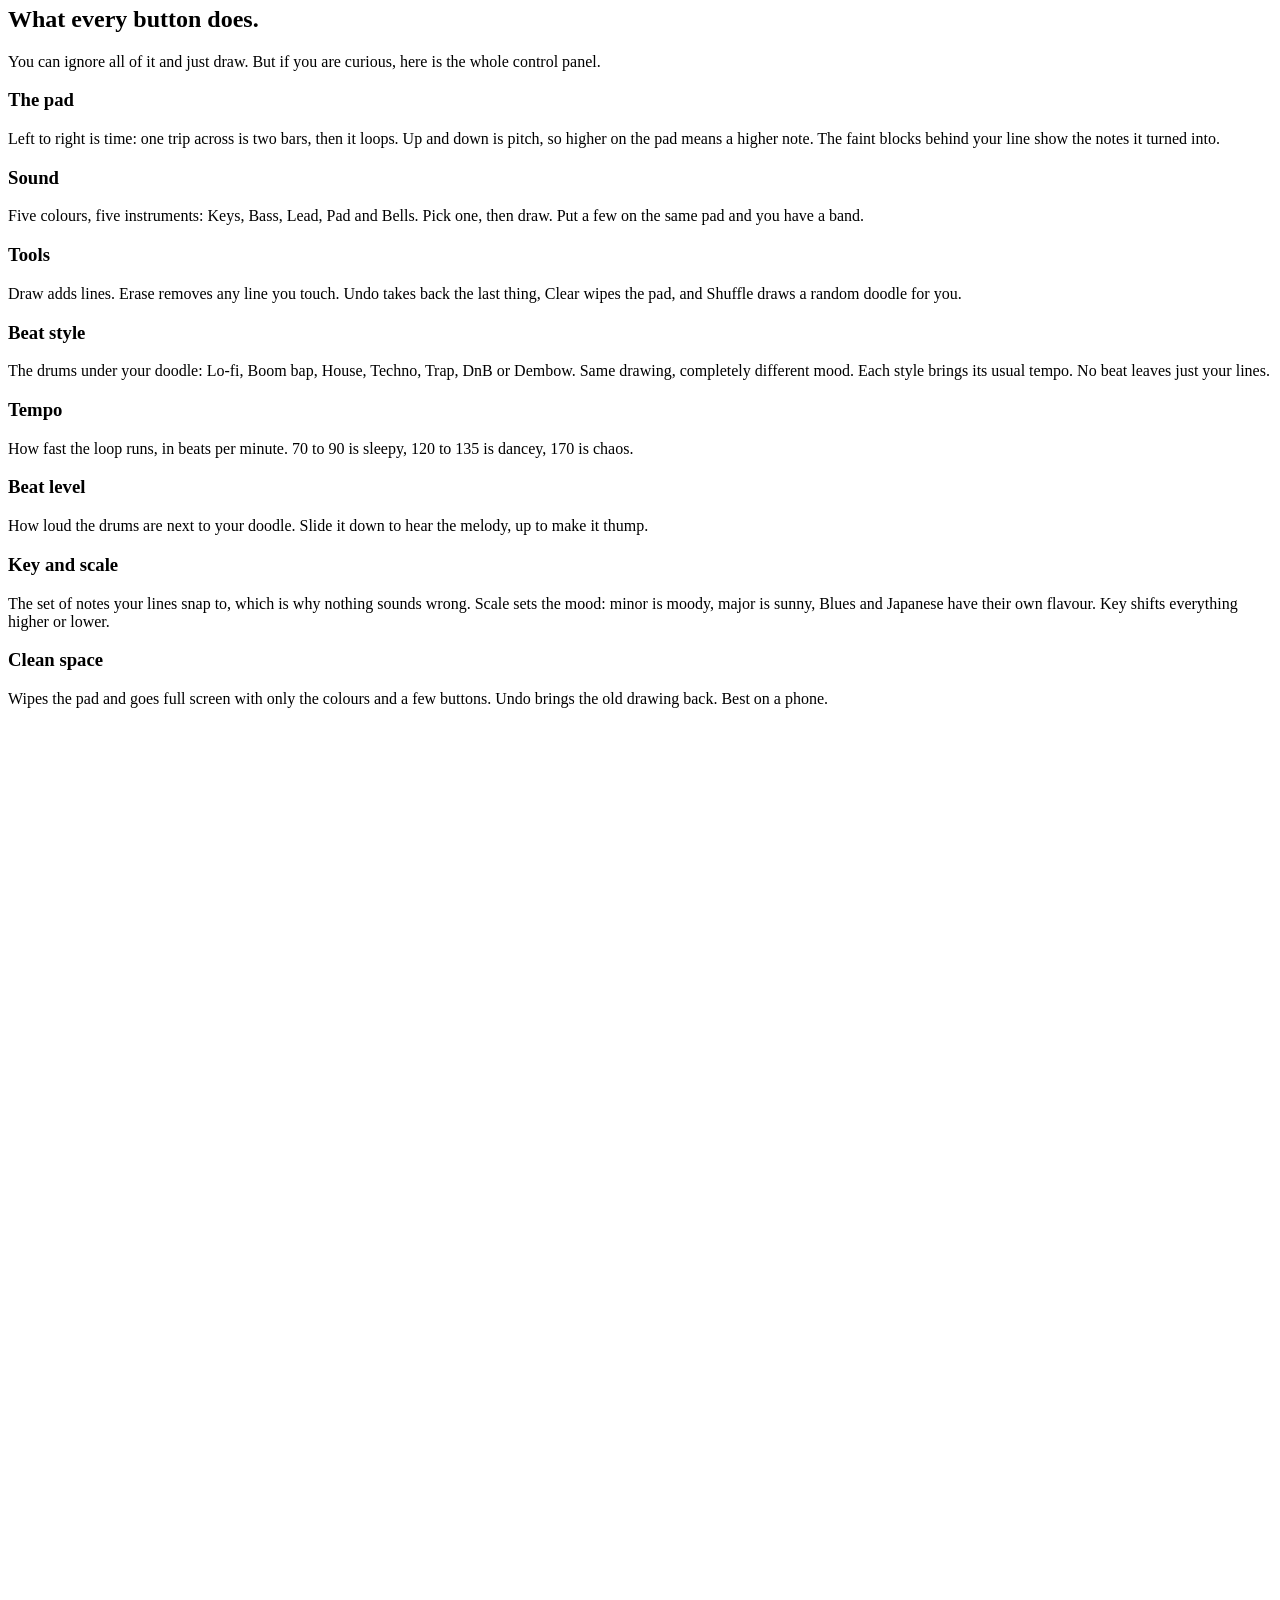
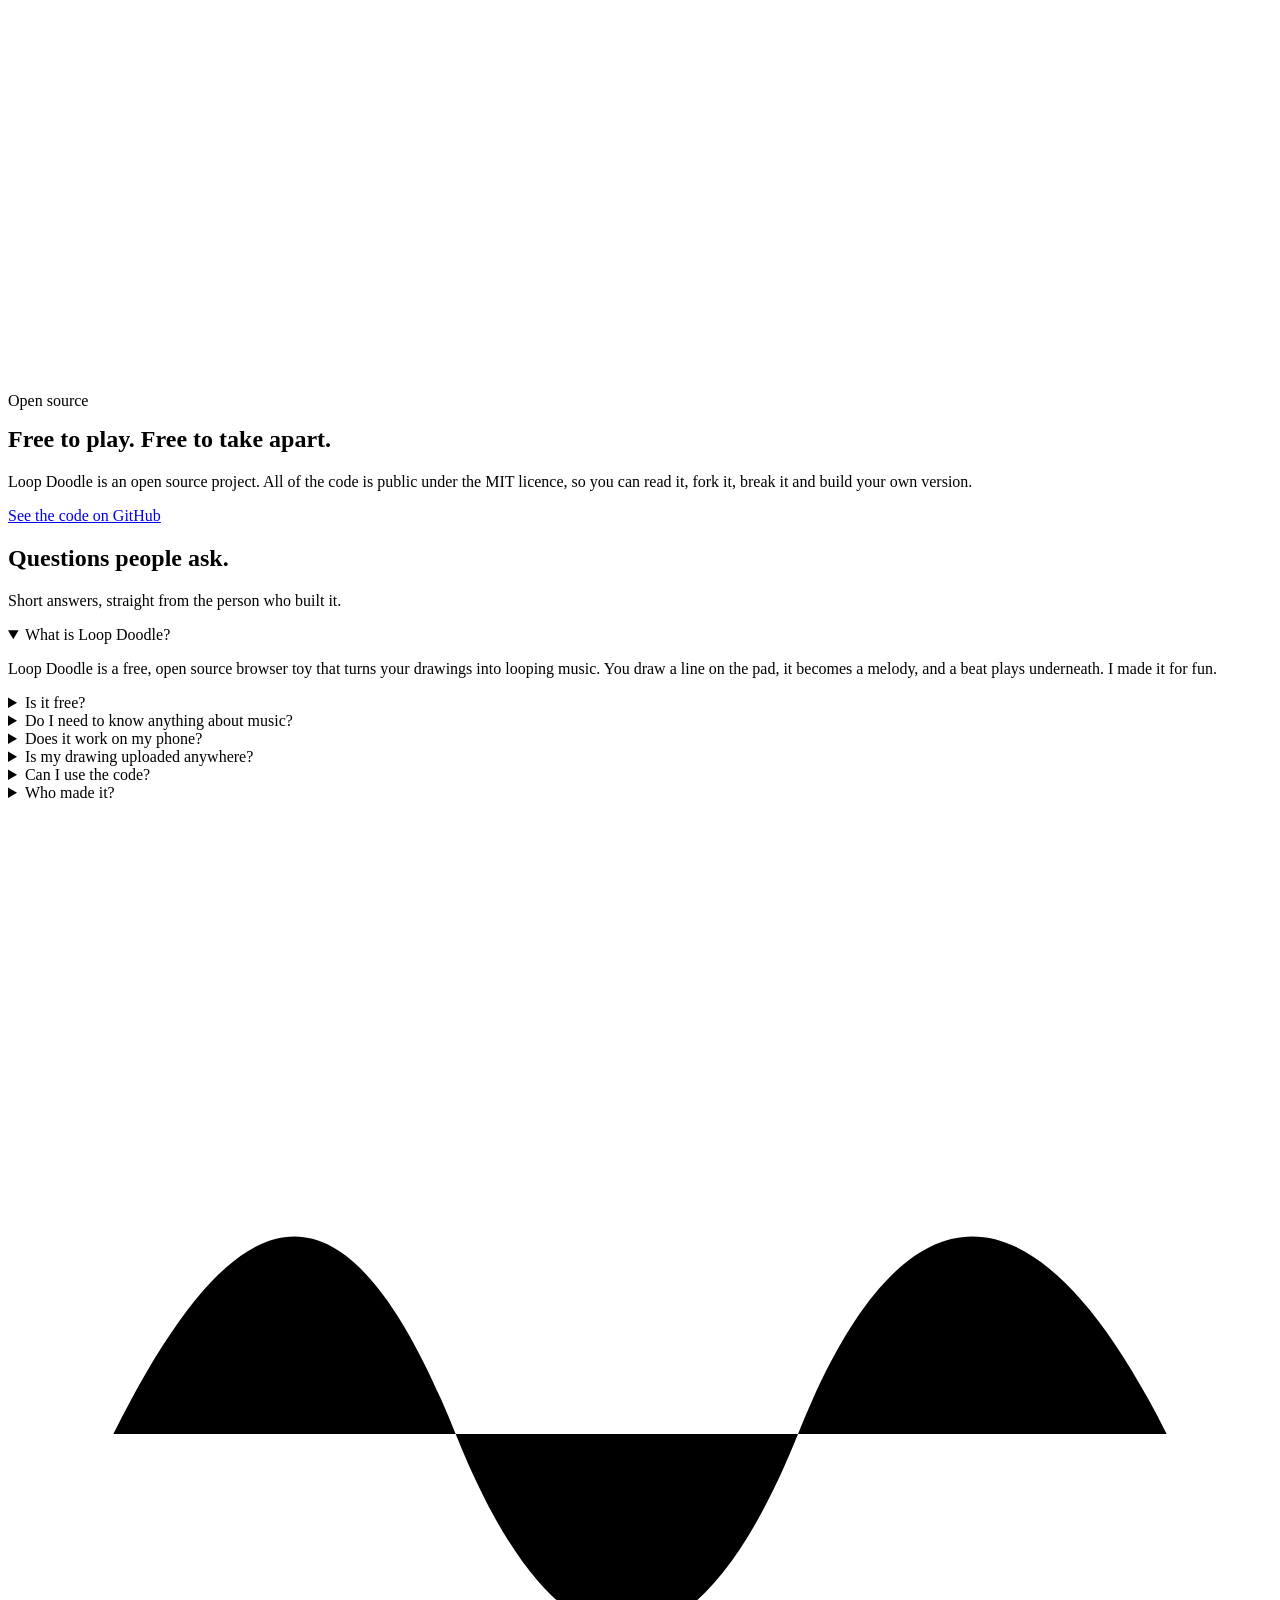
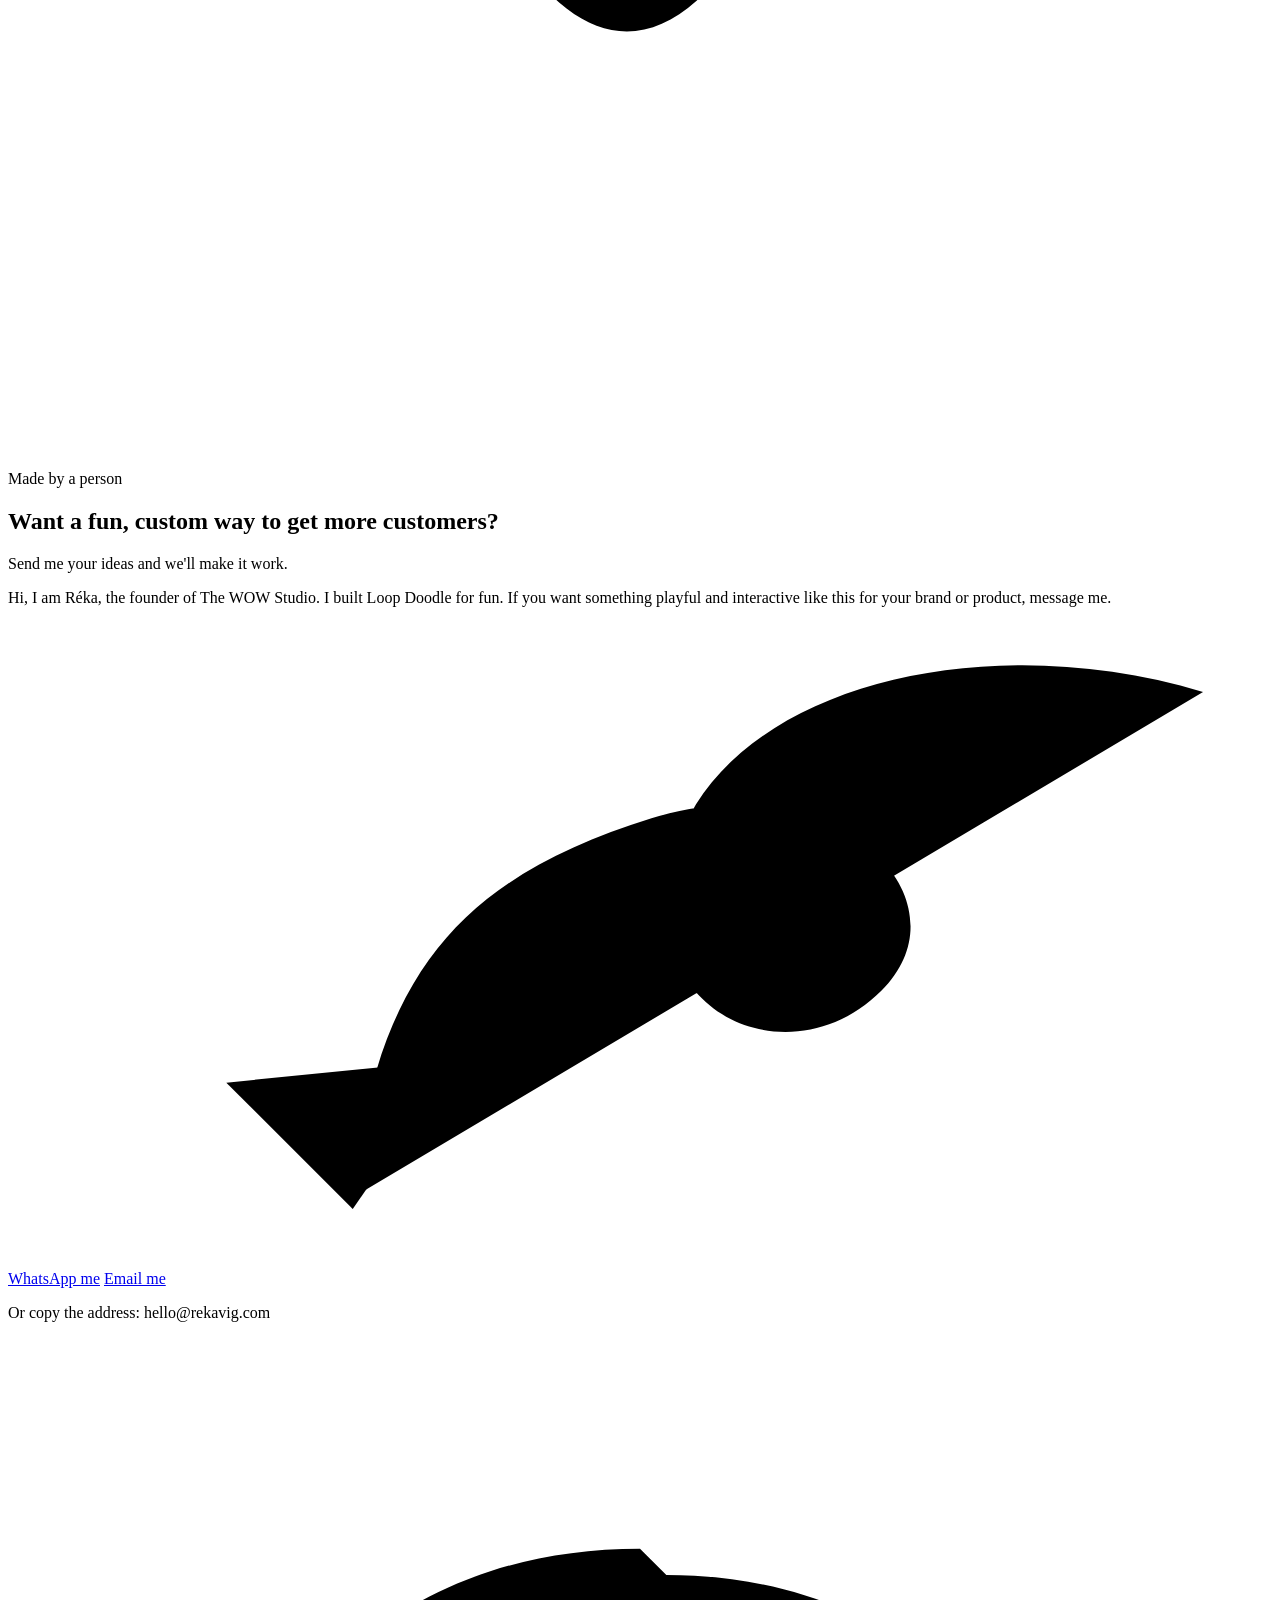
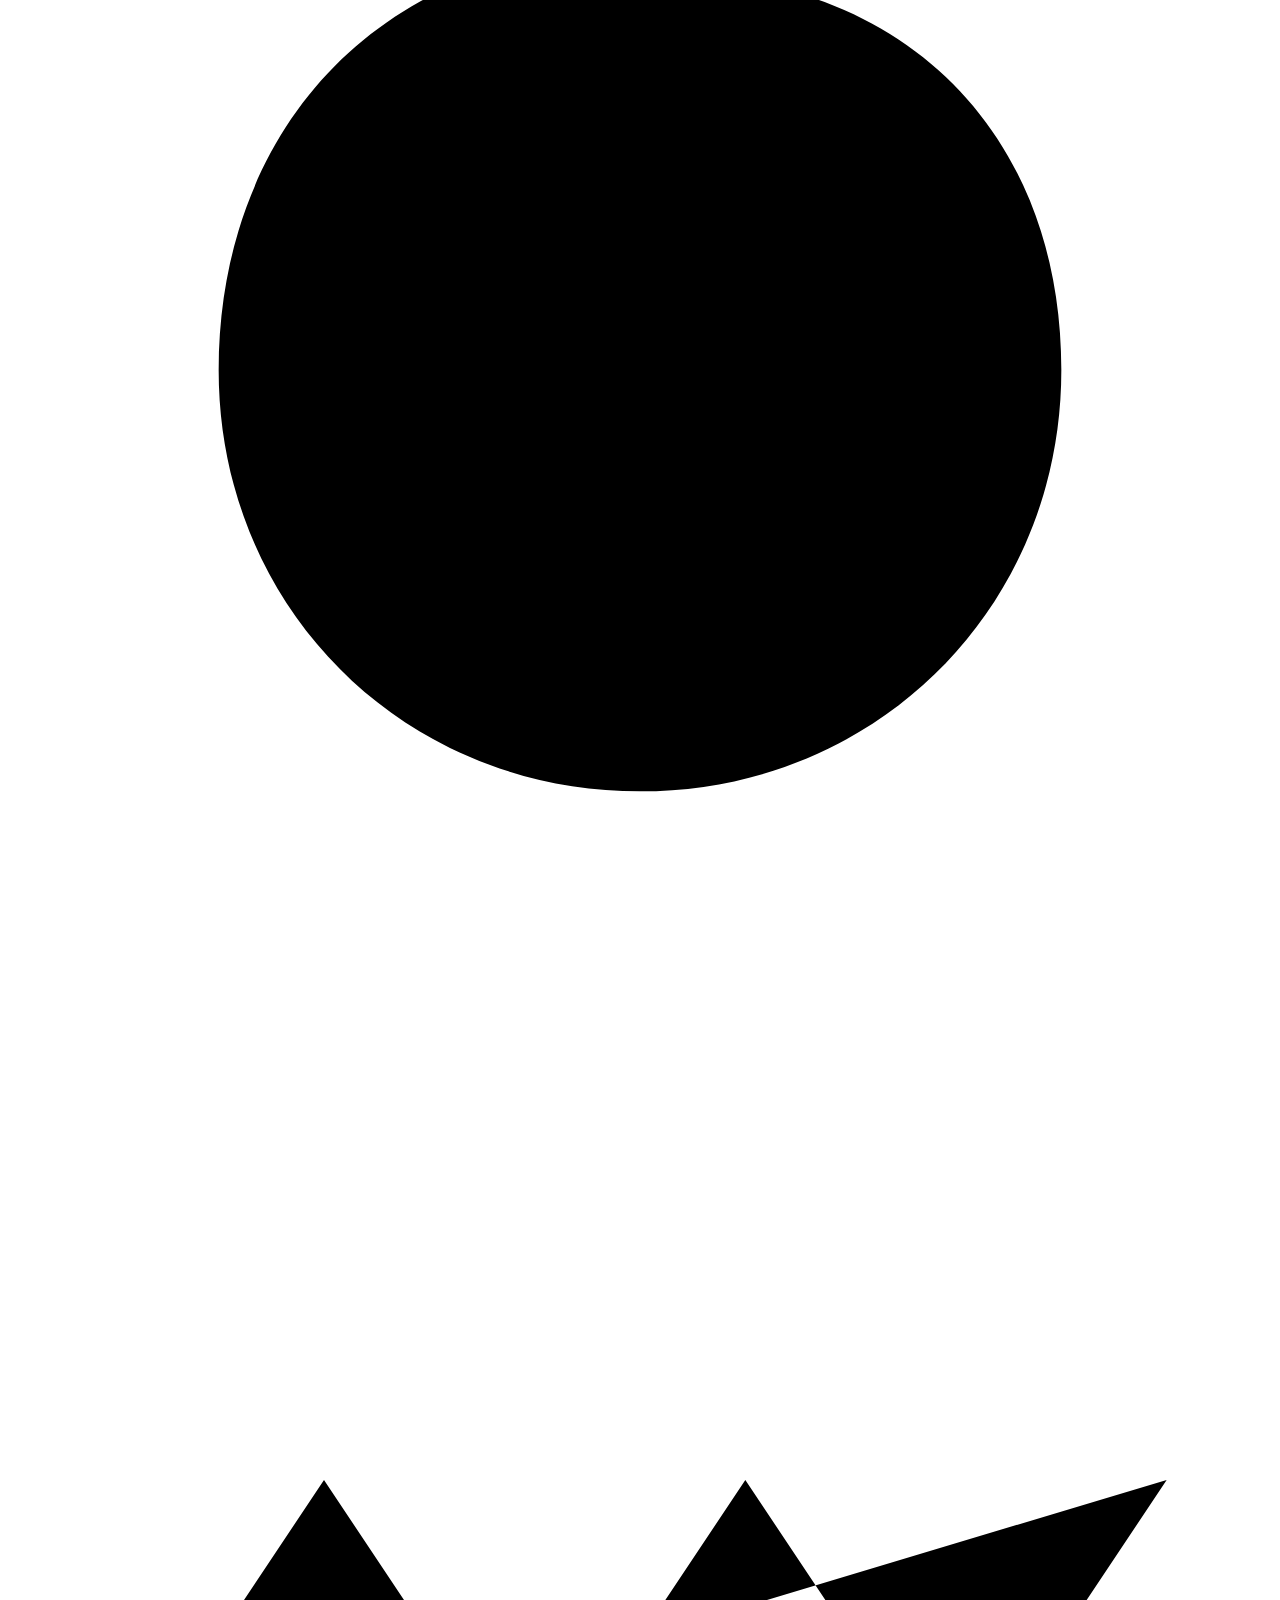
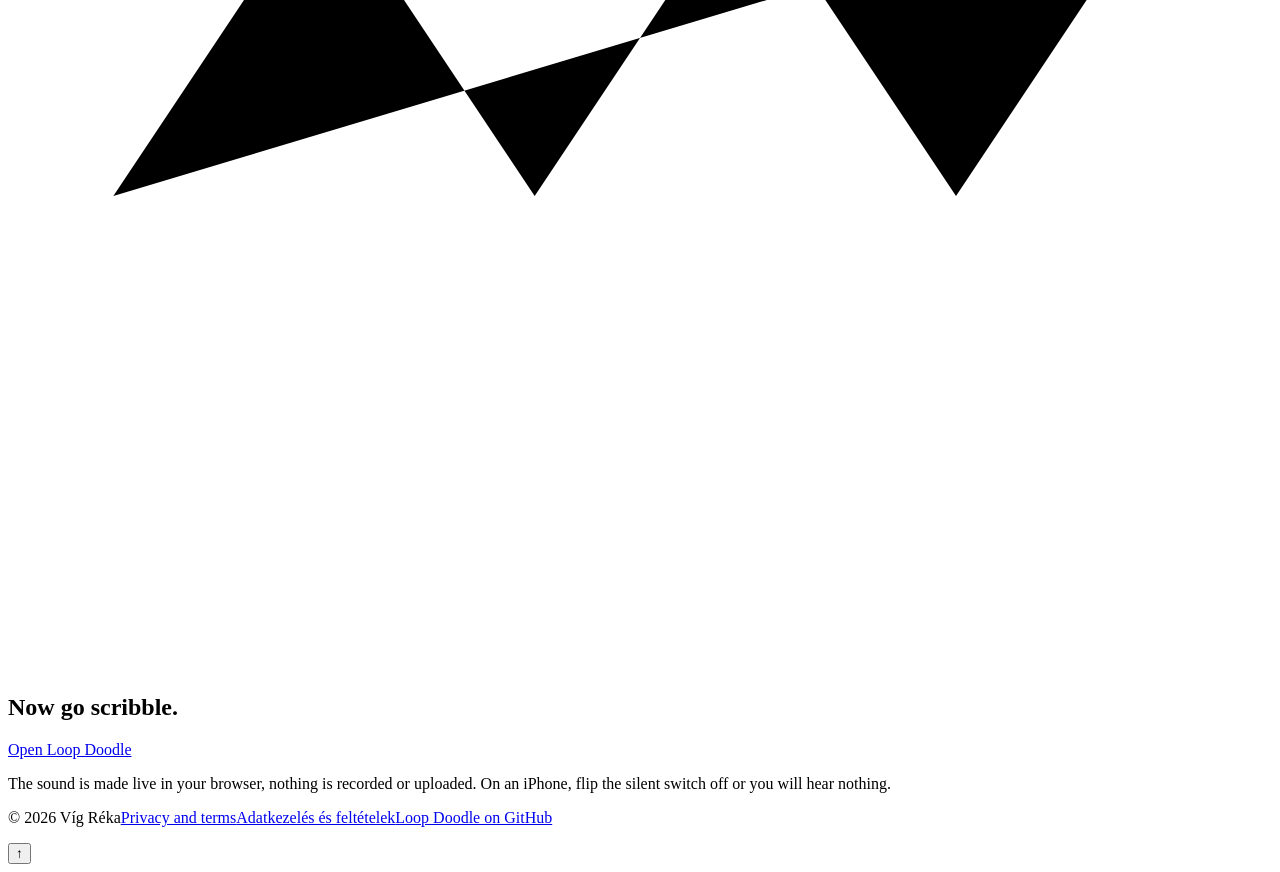
==== commit eb119e4f: "Make the site readable for search engines and AI answer engines - Guide cards are static HTML; the h" ====
--- a/public/index.html
+++ b/public/index.html
@@ -3,20 +3,123 @@
 <head>
 <meta charset="utf-8">
 <meta name="viewport" content="width=device-width, initial-scale=1, viewport-fit=cover">
-<title>Loop Doodle</title>
-<meta name="description" content="Draw a squiggle, get a banger. Loop Doodle turns anything you draw into a looping tune over a beat. Free, open source, no sign-up.">
+<title>Loop Doodle: draw a squiggle, get a looping tune</title>
+<meta name="description" content="Loop Doodle is a free, open source browser toy that turns anything you draw into a looping tune over a beat. No sign-up, works on phones.">
+<link rel="canonical" href="https://loopdoodle.rekavig.com/">
 <meta name="theme-color" content="#0f0c1d">
-<meta property="og:title" content="Loop Doodle">
-<meta property="og:description" content="Draw a squiggle, get a banger. Loop Doodle turns anything you draw into a looping tune over a beat. Free, open source, no sign-up.">
+<meta property="og:site_name" content="Loop Doodle">
 <meta property="og:type" content="website">
-<link rel="icon" href="favicon.svg" type="image/svg+xml">
-<link rel="stylesheet" href="styles.css?v=dev">
+<meta property="og:url" content="https://loopdoodle.rekavig.com/">
+<meta property="og:title" content="Loop Doodle: draw a squiggle, get a looping tune">
+<meta property="og:description" content="Loop Doodle is a free, open source browser toy that turns anything you draw into a looping tune over a beat. No sign-up, works on phones.">
+<meta property="og:image" content="https://loopdoodle.rekavig.com/og.png?v=dev">
+<meta property="og:image:width" content="1200">
+<meta property="og:image:height" content="630">
+<meta property="og:image:alt" content="Loop Doodle. Draw a squiggle, get a banger. A yellow doodle line on a dark music pad.">
+<meta name="twitter:card" content="summary_large_image">
+<meta name="twitter:title" content="Loop Doodle: draw a squiggle, get a looping tune">
+<meta name="twitter:description" content="Loop Doodle is a free, open source browser toy that turns anything you draw into a looping tune over a beat. No sign-up, works on phones.">
+<meta name="twitter:image" content="https://loopdoodle.rekavig.com/og.png?v=dev">
+<link rel="icon" href="/favicon.svg?v=dev" type="image/svg+xml">
+<link rel="apple-touch-icon" href="/apple-touch-icon.png?v=dev">
+<link rel="preload" href="/fonts/unbounded-latin-wght-normal.woff2" as="font" type="font/woff2" crossorigin>
+<link rel="stylesheet" href="/styles.css?v=dev">
+<script type="application/ld+json">
+{
+ "@context": "https://schema.org",
+ "@type": "WebApplication",
+ "name": "Loop Doodle",
+ "url": "https://loopdoodle.rekavig.com/",
+ "description": "Loop Doodle is a free, open source browser toy that turns your drawings into looping music. There is no sign-up and nothing to install, and it works on phones, tablets and computers.",
+ "applicationCategory": "MultimediaApplication",
+ "operatingSystem": "Any",
+ "browserRequirements": "Requires JavaScript and a modern browser.",
+ "isAccessibleForFree": true,
+ "inLanguage": "en",
+ "image": "https://loopdoodle.rekavig.com/og.png",
+ "offers": {
+  "@type": "Offer",
+  "price": "0",
+  "priceCurrency": "EUR"
+ },
+ "license": "https://opensource.org/licenses/MIT",
+ "author": {
+  "@type": "Person",
+  "name": "Réka Víg"
+ },
+ "sameAs": "https://github.com/RekaWeb3Design/loop-doodle"
+}
+</script>
+<script type="application/ld+json">
+{
+ "@context": "https://schema.org",
+ "@type": "FAQPage",
+ "mainEntity": [
+  {
+   "@type": "Question",
+   "name": "What is Loop Doodle?",
+   "acceptedAnswer": {
+    "@type": "Answer",
+    "text": "Loop Doodle is a free, open source browser toy that turns your drawings into looping music. You draw a line on the pad, it becomes a melody, and a beat plays underneath. I made it for fun."
+   }
+  },
+  {
+   "@type": "Question",
+   "name": "Is it free?",
+   "acceptedAnswer": {
+    "@type": "Answer",
+    "text": "Yes. It costs nothing, there are no ads and you never have to sign up."
+   }
+  },
+  {
+   "@type": "Question",
+   "name": "Do I need to know anything about music?",
+   "acceptedAnswer": {
+    "@type": "Answer",
+    "text": "No. Every line you draw snaps to a scale, so the notes always fit together. Left to right is time, and higher up on the pad is a higher note. That is all there is to know."
+   }
+  },
+  {
+   "@type": "Question",
+   "name": "Does it work on my phone?",
+   "acceptedAnswer": {
+    "@type": "Answer",
+    "text": "Yes. It runs in the browser on phones, tablets and computers, and on a touch screen you draw with your finger. It needs JavaScript and a modern browser. If you hear nothing, check that your phone is not on silent."
+   }
+  },
+  {
+   "@type": "Question",
+   "name": "Is my drawing uploaded anywhere?",
+   "acceptedAnswer": {
+    "@type": "Answer",
+    "text": "No. The sound is made live in your browser, and your drawing and settings are saved only in your browser's local storage, so they never leave your device. There are no accounts, no cookies and no analytics."
+   }
+  },
+  {
+   "@type": "Question",
+   "name": "Can I use the code?",
+   "acceptedAnswer": {
+    "@type": "Answer",
+    "text": "Yes. The code is open source under the MIT licence, so you can read it, fork it and build your own version, as long as you keep the copyright and licence notice. You can find the Loop Doodle code on GitHub. The Loop Doodle name and logo are not covered by the licence."
+   }
+  },
+  {
+   "@type": "Question",
+   "name": "Who made it?",
+   "acceptedAnswer": {
+    "@type": "Answer",
+    "text": "I did. I am Réka Víg, the founder of The WOW Studio, and I built Loop Doodle for fun."
+   }
+  }
+ ]
+}
+</script>
 </head>
-<body>
+<body class="land">
 <!-- ================= LANDING ================= -->
 <div class="landing">
-  <nav class="nav">
-    <a class="brand" href="#home" aria-label="Loop Doodle, start page">
+  <header class="nav">
+    <a class="brand" href="#home" aria-label="LoopDoodle, start page">
       <svg width="34" height="34" viewBox="0 0 34 34" aria-hidden="true"><rect width="34" height="34" rx="9" fill="#231d45"/><path pathLength="1" d="M6 21c3-10 6-10 8-3s5 7 7 0 4-8 7-3" fill="none" stroke="#ffd84d" stroke-width="3" stroke-linecap="round"/><circle cx="27" cy="9" r="2.5" fill="#a8ff3e"/></svg>
       <b>Loop<span>Doodle</span></b>
     </a>
@@ -24,8 +127,9 @@
       <a class="btn sm ghost" href="#contact" id="toContact" aria-label="Contact the maker"><span class="lg">Contact the maker</span><span class="st">Contact</span></a>
       <a class="btn sm" href="#play">Open the app</a>
     </div>
-  </nav>
-
+  </header>
+
+  <main>
   <section class="hero">
     <div>
       <span class="tag">A toy for making tunes</span>
@@ -35,6 +139,7 @@
         <a class="btn" href="#play">Start doodling</a>
         <button class="btn ghost" id="toGuide">What do the buttons do?</button>
       </div>
+      <p class="what">Loop Doodle is a free, open source browser toy that turns your drawings into looping music. There is no sign-up and nothing to install, and it works on phones, tablets and computers.</p>
     </div>
     <div class="demo">
       <span class="sticker s1">Draw on me</span>
@@ -92,7 +197,16 @@
     <svg class="bd" style="--c: var(--bass); left: 3%; animation-delay: -1.5s" viewBox="0 0 48 48" aria-hidden="true"><path d="M4 34c10-2 18-10 16-18s-12-4-8 6 18 14 32 6"/></svg>
     <h2 class="h2">What every button does.</h2>
     <p class="sub">You can ignore all of it and just draw. But if you are curious, here is the whole control panel.</p>
-    <div class="guide" id="guideCards"></div>
+    <div class="guide" id="guideCards">
+      <article class="gc" style="--c: var(--fg); --rot: -1.2deg"><h3>The pad</h3><p>Left to right is time: one trip across is two bars, then it loops. Up and down is pitch, so higher on the pad means a higher note. The faint blocks behind your line show the notes it turned into.</p></article>
+      <article class="gc" style="--c: var(--keys); --rot: .9deg"><h3>Sound</h3><p>Five colours, five instruments: Keys, Bass, Lead, Pad and Bells. Pick one, then draw. Put a few on the same pad and you have a band.</p></article>
+      <article class="gc" style="--c: var(--bells); --rot: -.6deg"><h3>Tools</h3><p>Draw adds lines. Erase removes any line you touch. Undo takes back the last thing, Clear wipes the pad, and Shuffle draws a random doodle for you.</p></article>
+      <article class="gc" style="--c: var(--accent); --rot: 1.3deg"><h3>Beat style</h3><p>The drums under your doodle: Lo-fi, Boom bap, House, Techno, Trap, DnB or Dembow. Same drawing, completely different mood. Each style brings its usual tempo. No beat leaves just your lines.</p></article>
+      <article class="gc" style="--c: var(--bass); --rot: -1.2deg"><h3>Tempo</h3><p>How fast the loop runs, in beats per minute. 70 to 90 is sleepy, 120 to 135 is dancey, 170 is chaos.</p></article>
+      <article class="gc" style="--c: var(--pad); --rot: .9deg"><h3>Beat level</h3><p>How loud the drums are next to your doodle. Slide it down to hear the melody, up to make it thump.</p></article>
+      <article class="gc" style="--c: var(--lead); --rot: -.6deg"><h3>Key and scale</h3><p>The set of notes your lines snap to, which is why nothing sounds wrong. Scale sets the mood: minor is moody, major is sunny, Blues and Japanese have their own flavour. Key shifts everything higher or lower.</p></article>
+      <article class="gc" style="--c: var(--keys); --rot: 1.3deg"><h3>Clean space</h3><p>Wipes the pad and goes full screen with only the colours and a few buttons. Undo brings the old drawing back. Best on a phone.</p></article>
+    </div>
   </section>
 
   <section>
@@ -101,6 +215,20 @@
     <h2 class="h2" style="margin-top: 16px">Free to play. Free to take apart.</h2>
     <p class="sub">Loop Doodle is an open source project. All of the code is public under the MIT licence, so you can read it, fork it, break it and build your own version.</p>
     <a class="btn ghost" href="https://github.com/RekaWeb3Design/loop-doodle" target="_blank" rel="noopener">See the code on GitHub</a>
+  </section>
+
+  <section class="faq" id="faq">
+    <h2 class="h2">Questions people ask.</h2>
+    <p class="sub">Short answers, straight from the person who built it.</p>
+    <div class="list">
+      <details open><summary>What is Loop Doodle?</summary><p>Loop Doodle is a free, open source browser toy that turns your drawings into looping music. You draw a line on the pad, it becomes a melody, and a beat plays underneath. I made it for fun.</p></details>
+      <details><summary>Is it free?</summary><p>Yes. It costs nothing, there are no ads and you never have to sign up.</p></details>
+      <details><summary>Do I need to know anything about music?</summary><p>No. Every line you draw snaps to a scale, so the notes always fit together. Left to right is time, and higher up on the pad is a higher note. That is all there is to know.</p></details>
+      <details><summary>Does it work on my phone?</summary><p>Yes. It runs in the browser on phones, tablets and computers, and on a touch screen you draw with your finger. It needs JavaScript and a modern browser. If you hear nothing, check that your phone is not on silent.</p></details>
+      <details><summary>Is my drawing uploaded anywhere?</summary><p>No. The sound is made live in your browser, and your drawing and settings are saved only in your browser's local storage, so they never leave your device. There are no accounts, no cookies and no analytics.</p></details>
+      <details><summary>Can I use the code?</summary><p>Yes. The code is open source under the MIT licence, so you can read it, fork it and build your own version, as long as you keep the copyright and licence notice. You can find <a href="https://github.com/RekaWeb3Design/loop-doodle" target="_blank" rel="noopener">the Loop Doodle code on GitHub</a>. The Loop Doodle name and logo are not covered by the licence.</p></details>
+      <details><summary>Who made it?</summary><p>I did. I am Réka Víg, the founder of The WOW Studio, and I built Loop Doodle for fun.</p></details>
+    </div>
   </section>
 
   <section class="talk" id="contact">
@@ -123,121 +251,16 @@
     <h2 class="mega">Now go <span class="a">scribble.</span></h2>
     <a class="btn" href="#play">Open Loop Doodle</a>
     <p class="fine">The sound is made live in your browser, nothing is recorded or uploaded. On an iPhone, flip the silent switch off or you will hear nothing.</p>
-    <p class="flinks"><span>&copy; 2026 Víg Réka</span><a href="#legal">Privacy and terms</a><a href="#legal">Adatkezelés és feltételek</a><a href="https://github.com/RekaWeb3Design/loop-doodle" target="_blank" rel="noopener">GitHub</a></p>
-  </section>
+  </section>
+  </main>
+
+  <footer>
+    <p class="flinks"><span>&copy; 2026 Víg Réka</span><a href="/privacy">Privacy and terms</a><a href="/privacy#hu" lang="hu" hreflang="hu">Adatkezelés és feltételek</a><a href="https://github.com/RekaWeb3Design/loop-doodle" target="_blank" rel="noopener">Loop Doodle on GitHub</a></p>
+  </footer>
 </div>
 
-<!-- ================= LEGAL ================= -->
-<div class="legalv">
-  <nav class="nav">
-    <a class="brand" href="#home">
-      <svg width="34" height="34" viewBox="0 0 34 34" aria-hidden="true"><rect width="34" height="34" rx="9" fill="#231d45"/><path pathLength="1" d="M6 21c3-10 6-10 8-3s5 7 7 0 4-8 7-3" fill="none" stroke="#ffd84d" stroke-width="3" stroke-linecap="round"/><circle cx="27" cy="9" r="2.5" fill="#a8ff3e"/></svg>
-      <b>Loop<span>Doodle</span></b>
-    </a>
-    <a class="btn sm" href="#play">Open the app</a>
-  </nav>
-  <div class="langs">
-    <button class="pill" id="lgEn" aria-pressed="true">English</button>
-    <button class="pill" id="lgHu" aria-pressed="false">Magyar</button>
-  </div>
-
-  <article id="legalEn" lang="en">
-    <h1>Privacy and terms</h1>
-    <p class="when">Last updated: 12 November 2026</p>
-    <div class="short"><p><strong>The short version:</strong> Loop Doodle has no accounts, no cookies, no analytics and no ads. Your doodles stay in your own browser and we never see them.</p></div>
-
-    <h2>Who runs this site</h2>
-    <p>Víg Réka e.v. (sole proprietor). Víg Réka is the founder of The WOW Studio. For anything about this site or your data, write to <span class="sel">hello@rekavig.com</span>.</p>
-    <ul>
-      <li>Registered seat: 8415 Nagyesztergár, Radnóti Miklós utca 126., Hungary</li>
-      <li>Registration number: 61843705</li>
-      <li>Tax number: 91759830-2-39</li>
-      <li>EU VAT number: HU91759830</li>
-    </ul>
-
-    <h2>Privacy</h2>
-    <h3>Your doodles and settings</h3>
-    <p>Your drawing and your settings (sound, beat style, tempo, key and scale) are saved in your browser's local storage, so they are still there the next time you open the page. They never leave your device and we cannot see them. To remove them, press Clear in the app or clear this site's data in your browser settings.</p>
-    <h3>Technical data when the page loads</h3>
-    <p>The site is hosted by Cloudflare, Inc. (101 Townsend St, San Francisco, CA 94107, USA). To deliver the page and keep it secure, Cloudflare processes your IP address and basic request details such as the time of the request and your browser type. The legal basis is our legitimate interest in running a working, secure website (GDPR Article 6(1)(f)). Cloudflare acts as our data processor and may process this data outside the European Economic Area under the safeguards set out in its Data Processing Addendum. We keep no logs of our own.</p>
-    <h3>If you contact us</h3>
-    <p>The start page has plain links for writing to us by email or WhatsApp. If you do, we use what you send (your name, your contact details and the content of your message) only to reply and, if you ask for one, to prepare an offer. The legal basis is taking steps at your request before entering into a contract (GDPR Article 6(1)(b)); for any other message it is our legitimate interest in answering it (Article 6(1)(f)).</p>
-    <p>WhatsApp is operated by Meta, and its own terms and privacy policy apply to what you send there. Because these are plain links, nothing is loaded from Meta until you click one. We keep messages only as long as the conversation needs and delete them if you ask.</p>
-    <h3>What we do not do</h3>
-    <ul>
-      <li>No cookies, no tracking, no analytics, no advertising.</li>
-      <li>No accounts, sign-ups or forms.</li>
-      <li>No microphone or camera access. All sound is generated on your device.</li>
-      <li>No third-party fonts, scripts, chat widgets or embeds. Everything loads from this site.</li>
-    </ul>
-    <h3>Your rights</h3>
-    <p>Under the GDPR you can ask for access to your personal data, for it to be corrected, erased or restricted, and you can object to its processing. Write to the address above. Because the site itself keeps nothing that identifies you, there will usually be nothing for us to look up unless you have written to us. You can also complain to the Hungarian data protection authority: Nemzeti Adatvédelmi és Információszabadság Hatóság (NAIH), 1055 Budapest, Falk Miksa utca 9-11., naih.hu.</p>
-    <h3>Children</h3>
-    <p>The site itself collects nothing from anyone, so it is fine to use at any age.</p>
-
-    <h2>Terms of use</h2>
-    <ul>
-      <li>Loop Doodle is a free toy, made for fun and offered as it is. We do not promise it will always be available or free of bugs.</li>
-      <li>Sound can be loud. Start with your volume low, especially on headphones.</li>
-      <li>Whatever you draw is yours.</li>
-      <li>The code is open source under the MIT licence and lives at github.com/RekaWeb3Design/loop-doodle. The Loop Doodle name and logo stay with the operator.</li>
-      <li>Nothing here limits rights you have under mandatory consumer protection law. Hungarian law applies.</li>
-    </ul>
-
-    <h2>Credits</h2>
-    <p>Typefaces: Unbounded, Space Grotesk and JetBrains Mono, each used under the SIL Open Font License 1.1. The licence texts are published with the site in the fonts folder.</p>
-  </article>
-
-  <article id="legalHu" lang="hu" hidden>
-    <h1>Adatkezelés és feltételek</h1>
-    <p class="when">Utolsó frissítés: 2026. november 12.</p>
-    <div class="short"><p><strong>Röviden:</strong> a Loop Doodle-ben nincs fiók, nincs süti, nincs analitika és nincs hirdetés. A rajzaid a saját böngésződben maradnak, mi nem látjuk őket.</p></div>
-
-    <h2>Ki üzemelteti az oldalt</h2>
-    <p>Víg Réka e.v. (egyéni vállalkozó). Víg Réka a The WOW Studio alapítója. Az oldallal vagy az adataiddal kapcsolatban itt érsz el: <span class="sel">hello@rekavig.com</span>.</p>
-    <ul>
-      <li>Székhely: 8415 Nagyesztergár, Radnóti Miklós utca 126.</li>
-      <li>Nyilvántartási szám: 61843705</li>
-      <li>Adószám: 91759830-2-39</li>
-      <li>Közösségi adószám: HU91759830</li>
-    </ul>
-
-    <h2>Adatkezelés</h2>
-    <h3>A rajzaid és a beállításaid</h3>
-    <p>A rajzodat és a beállításaidat (hangszín, beat stílus, tempó, hangnem és skála) a böngésződ helyi tárolója őrzi meg, hogy a következő megnyitáskor is meglegyenek. Ezek nem hagyják el az eszközödet, mi nem férünk hozzájuk. Törölni az appban a Clear gombbal tudod, vagy a böngésző beállításaiban az oldal adatainak törlésével.</p>
-    <h3>Technikai adatok az oldal betöltésekor</h3>
-    <p>Az oldal tárhelyszolgáltatója a Cloudflare, Inc. (101 Townsend St, San Francisco, CA 94107, USA). Az oldal kiszolgálásához és védelméhez a Cloudflare kezeli az IP-címedet és a kérés alapadatait, például az időpontját és a böngésződ típusát. Az adatkezelés jogalapja a működő, biztonságos weboldal üzemeltetéséhez fűződő jogos érdekünk (GDPR 6. cikk (1) bekezdés f) pont). A Cloudflare adatfeldolgozóként jár el, és az adatokat az Európai Gazdasági Térségen kívül is kezelheti az adatfeldolgozási megállapodásában (Data Processing Addendum) rögzített garanciák mellett. Saját naplót nem vezetünk.</p>
-    <h3>Ha írsz nekünk</h3>
-    <p>A nyitóoldalon egyszerű linkeket találsz, amelyeken e-mailben vagy WhatsAppon írhatsz nekünk. Ha írsz, az elküldött adatokat (a nevedet, az elérhetőségedet és az üzeneted tartalmát) kizárólag arra használjuk, hogy válaszoljunk, és ha kéred, ajánlatot készítsünk. Az adatkezelés jogalapja a szerződéskötést megelőzően, a kérésedre megtett lépések (GDPR 6. cikk (1) bekezdés b) pont), minden más üzenetnél a megválaszolásához fűződő jogos érdekünk (6. cikk (1) bekezdés f) pont).</p>
-    <p>A WhatsAppot a Meta üzemelteti, az ott küldött üzenetekre a saját feltételei és adatkezelési szabályai vonatkoznak. Mivel ezek egyszerű linkek, semmi nem töltődik be a Metától, amíg rá nem kattintasz valamelyikre. Az üzeneteket csak addig őrizzük meg, ameddig a beszélgetéshez szükséges, és kérésre töröljük.</p>
-    <h3>Amit nem csinálunk</h3>
-    <ul>
-      <li>Nincs süti, követés, analitika és hirdetés.</li>
-      <li>Nincs fiók, regisztráció és űrlap.</li>
-      <li>Nem kérünk hozzáférést a mikrofonhoz vagy a kamerához. Minden hang a te eszközödön keletkezik.</li>
-      <li>Nincs külső betűtípus, szkript, csevegőablak vagy beágyazás. Minden erről az oldalról töltődik be.</li>
-    </ul>
-    <h3>A jogaid</h3>
-    <p>A GDPR alapján kérheted a személyes adataidhoz való hozzáférést, azok helyesbítését, törlését vagy kezelésének korlátozását, és tiltakozhatsz az adatkezelés ellen. Ehhez írj a fenti címre. Mivel maga az oldal semmit nem tárol, ami téged azonosítana, általában nem lesz mit kikeresnünk, hacsak nem írtál nekünk. Panasszal a Nemzeti Adatvédelmi és Információszabadság Hatósághoz (NAIH) fordulhatsz: 1055 Budapest, Falk Miksa utca 9-11., naih.hu.</p>
-    <h3>Gyerekek</h3>
-    <p>Maga az oldal senkitől nem gyűjt adatot, ezért bármilyen életkorban használható.</p>
-
-    <h2>Felhasználási feltételek</h2>
-    <ul>
-      <li>A Loop Doodle ingyenes játék, szórakozásból készült, és úgy használható, ahogy van. Nem vállalunk garanciát arra, hogy mindig elérhető és hibátlan lesz.</li>
-      <li>A hang hangos lehet. Halk hangerővel kezdj, főleg fejhallgatóval.</li>
-      <li>Amit rajzolsz, az a tiéd.</li>
-      <li>A kód nyílt forráskódú, MIT licenc alatt érhető el itt: github.com/RekaWeb3Design/loop-doodle. A Loop Doodle név és logó az üzemeltetőé marad.</li>
-      <li>Az itt leírtak nem korlátozzák a kötelező fogyasztóvédelmi szabályok szerinti jogaidat. A magyar jog az irányadó.</li>
-    </ul>
-
-    <h2>Köszönet</h2>
-    <p>Betűtípusok: Unbounded, Space Grotesk és JetBrains Mono, mindegyik a SIL Open Font License 1.1 alapján. A licencszövegek az oldallal együtt, a fonts mappában érhetők el.</p>
-  </article>
-</div>
-
 <!-- ================= APP ================= -->
-<div class="app">
+<div class="app" hidden>
   <header class="top">
     <a class="brand" href="#home" aria-label="Loop Doodle, back to the start page">
       <svg width="34" height="34" viewBox="0 0 34 34" aria-hidden="true"><rect width="34" height="34" rx="9" fill="#231d45"/><path pathLength="1" d="M6 21c3-10 6-10 8-3s5 7 7 0 4-8 7-3" fill="none" stroke="#ffd84d" stroke-width="3" stroke-linecap="round"/><circle cx="27" cy="9" r="2.5" fill="#a8ff3e"/></svg>
@@ -303,7 +326,7 @@
         <select id="scale"></select>
       </div>
     </div>
-    <p class="foot">Every line snaps to the scale, so nothing sounds wrong. Not sure what something does? Tap the <kbd>?</kbd> at the top. <kbd>Space</kbd> plays and stops. <a href="#legal">Privacy and terms</a></p>
+    <p class="foot">Every line snaps to the scale, so nothing sounds wrong. Not sure what something does? Tap the <kbd>?</kbd> at the top. <kbd>Space</kbd> plays and stops. <a href="/privacy">Privacy and terms</a></p>
   </aside>
 </div>
 
@@ -317,6 +340,6 @@
     <button class="btn sm" id="sheetOk">Got it, let me draw</button>
   </div>
 </div>
-<script src="app.js?v=dev" defer></script>
+<script src="/app.js?v=dev" defer></script>
 </body>
 </html>
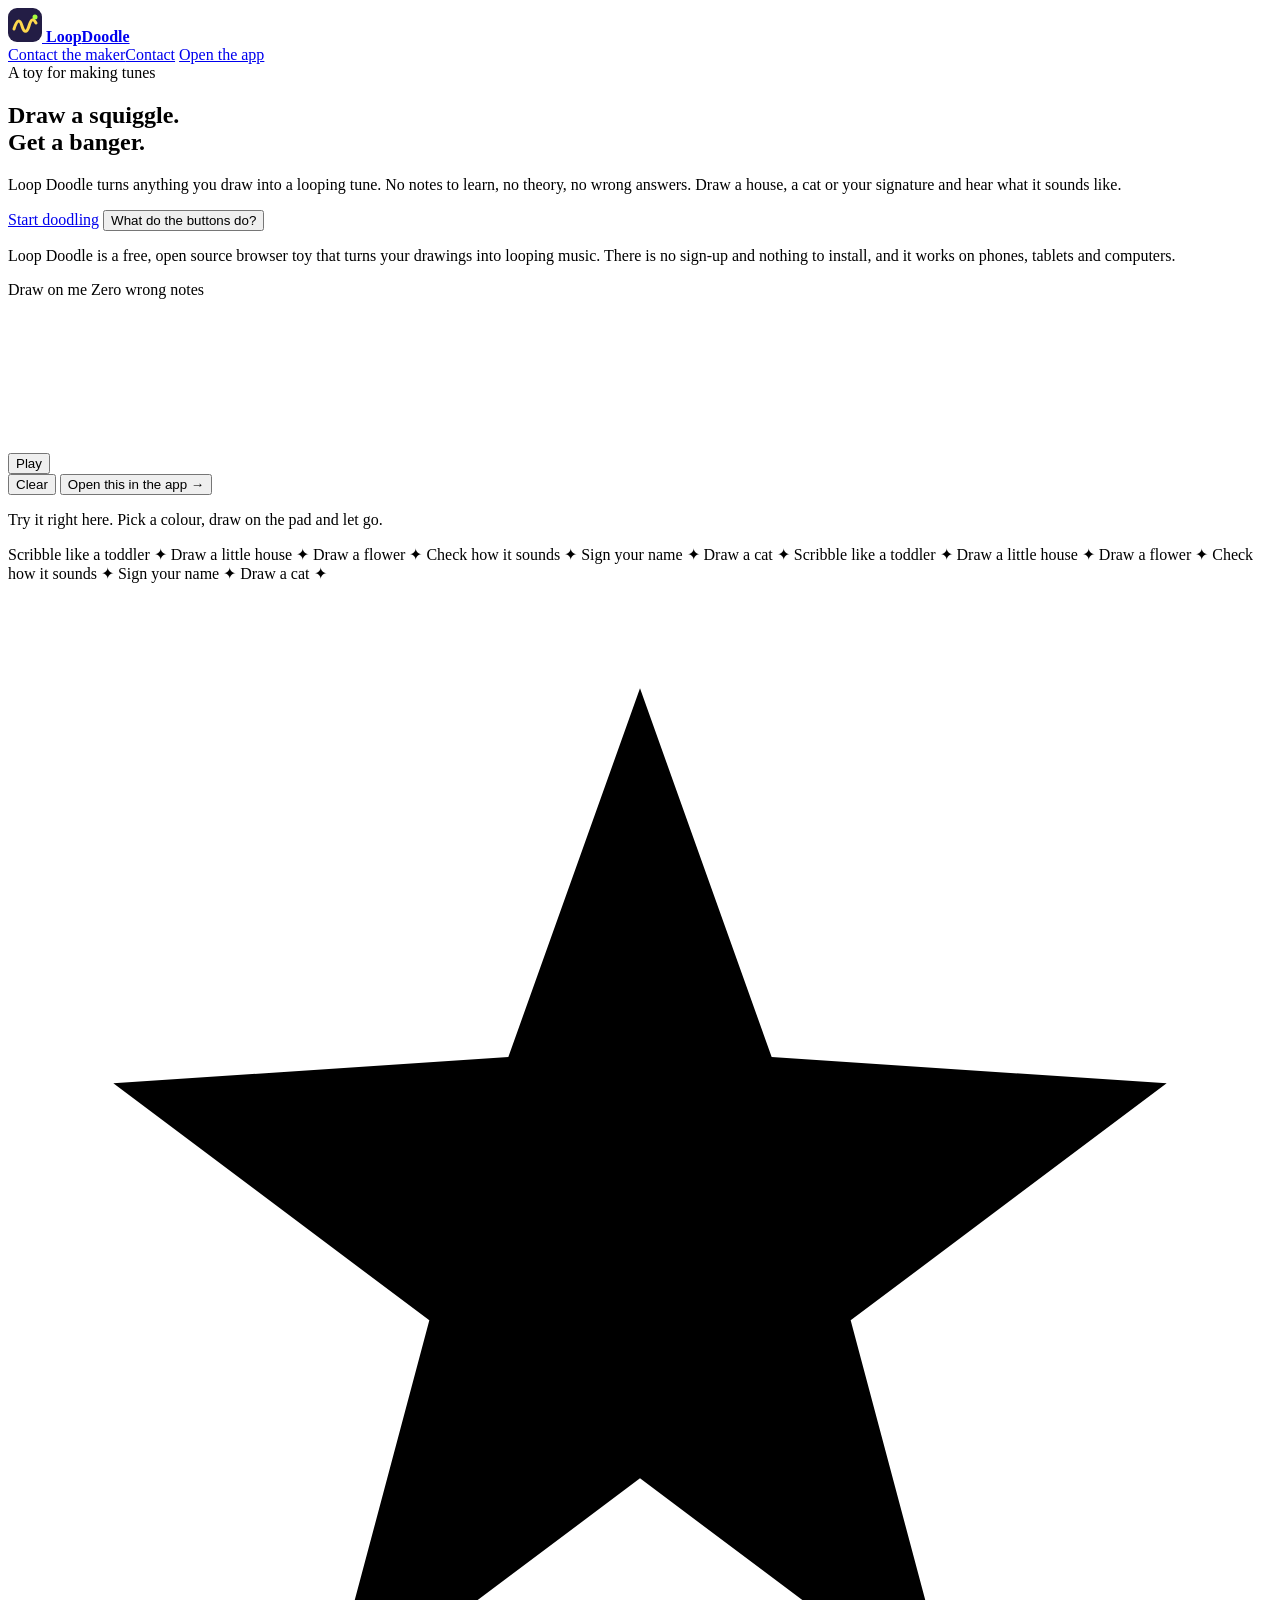
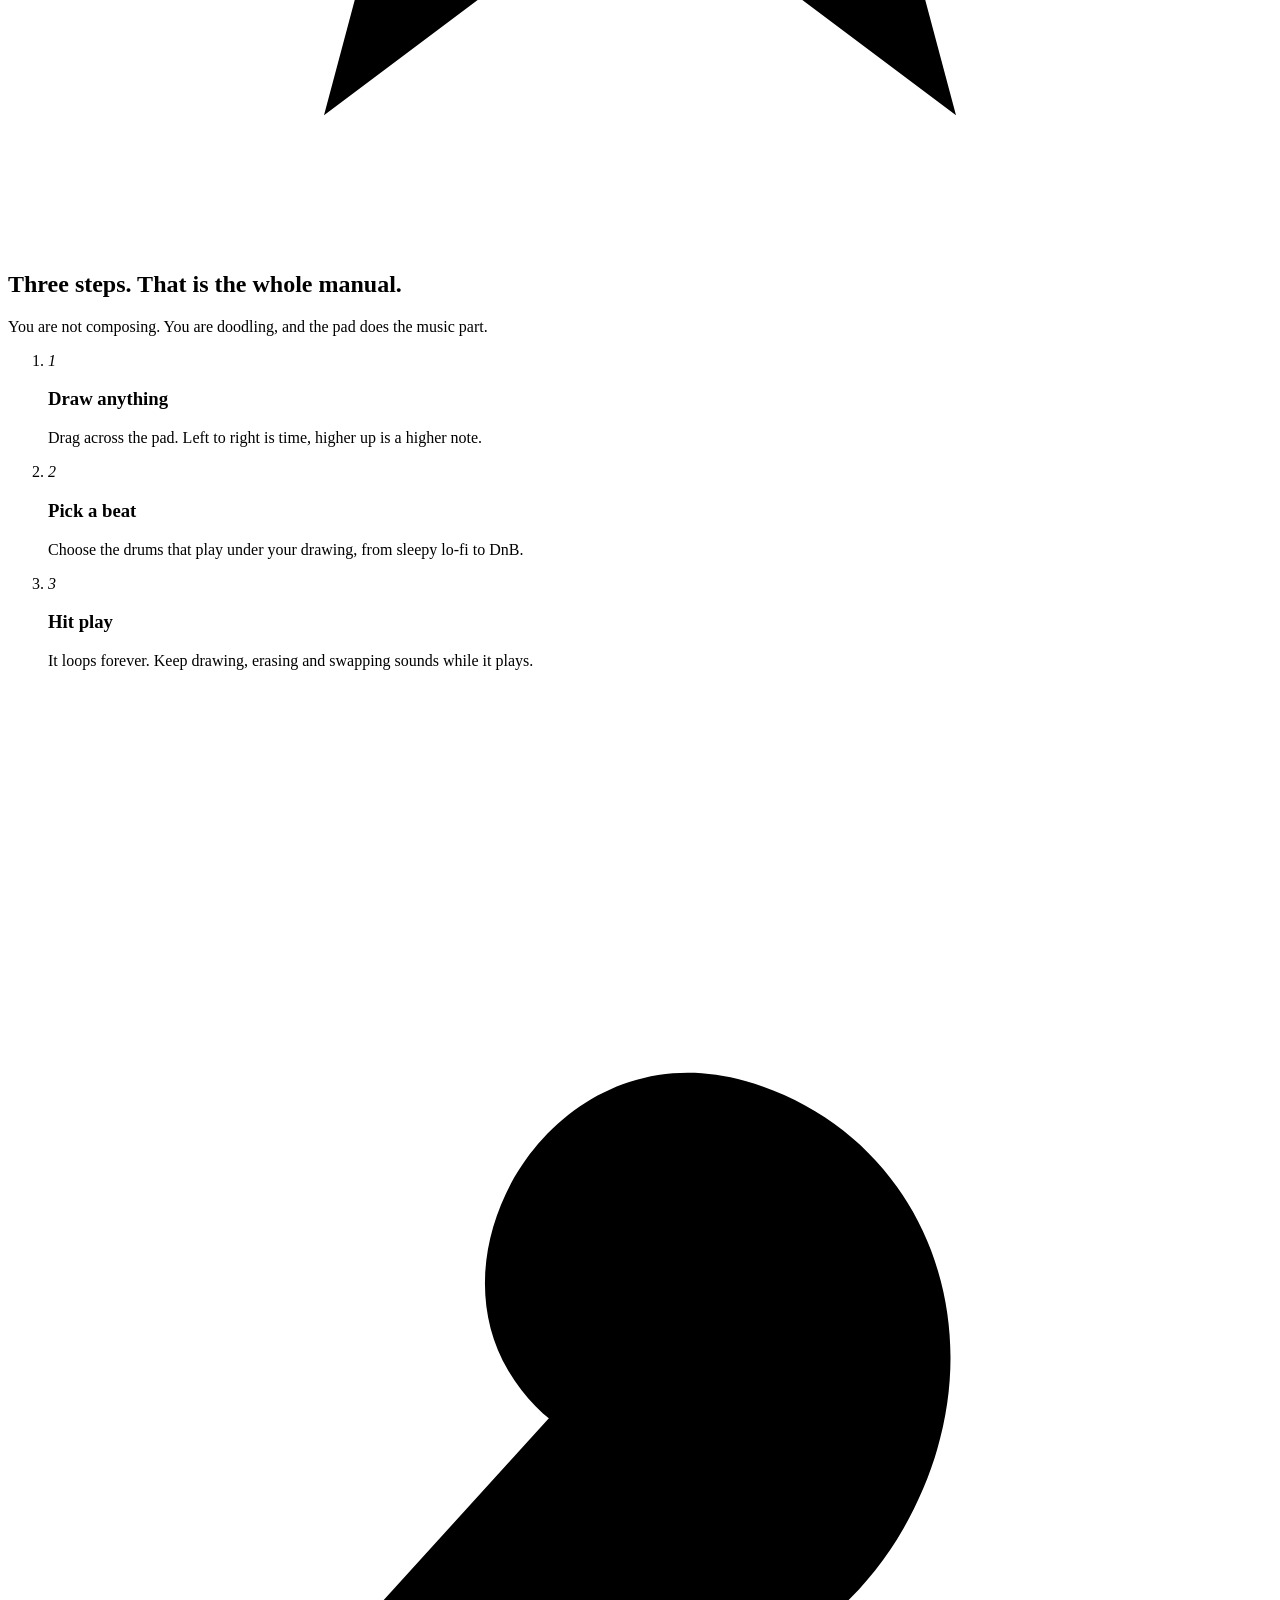
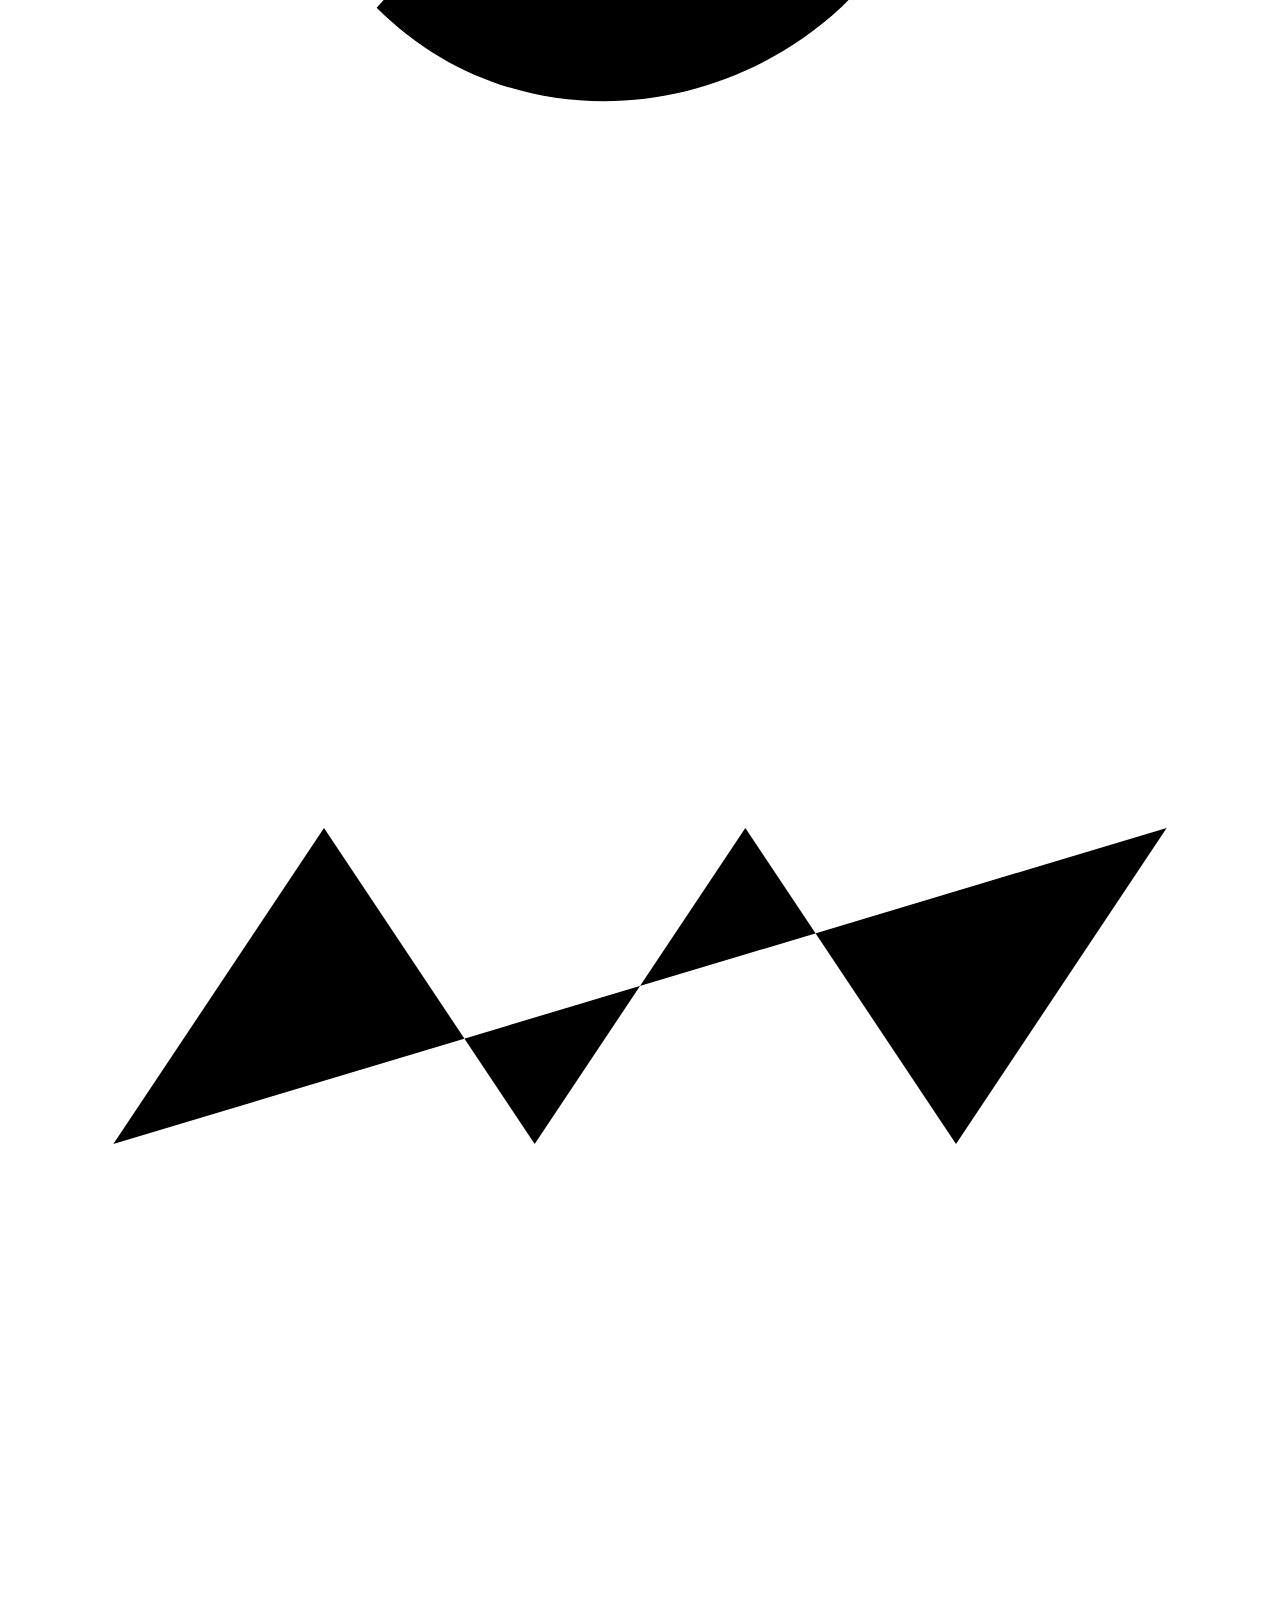
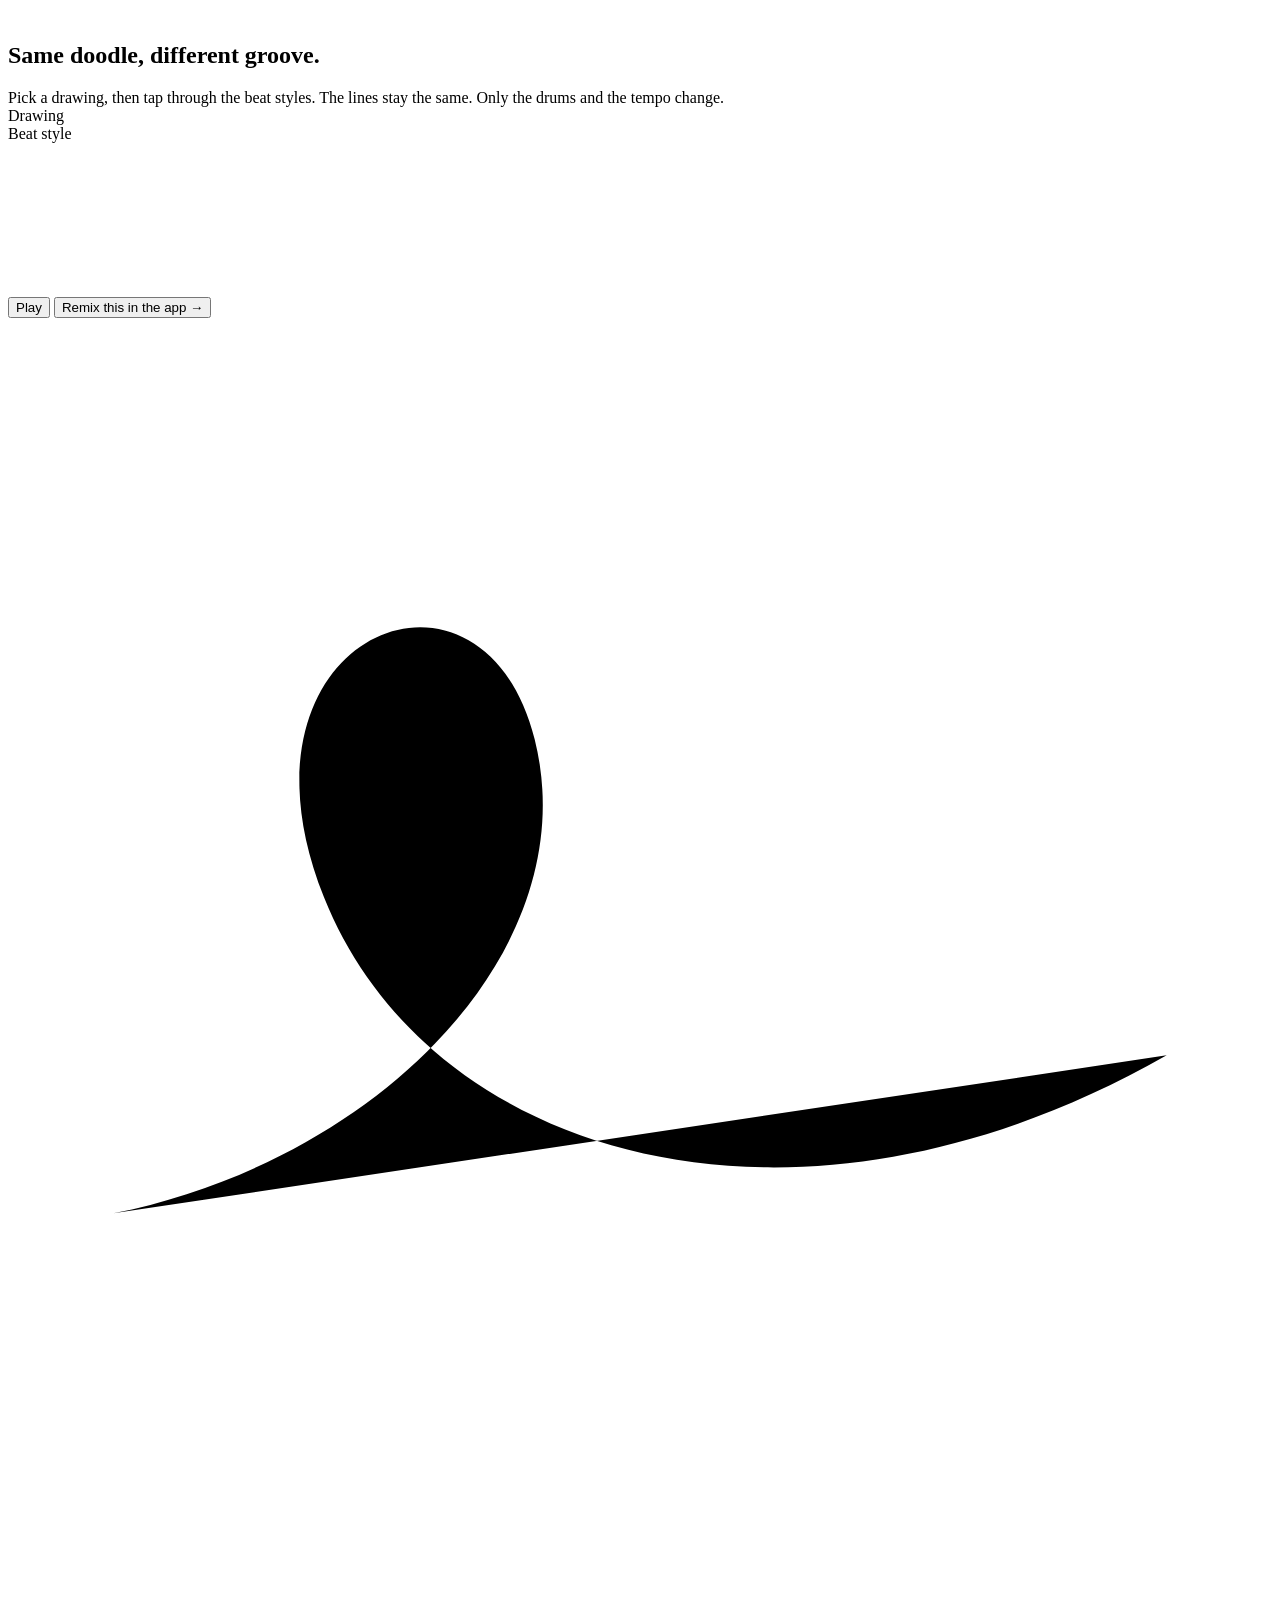
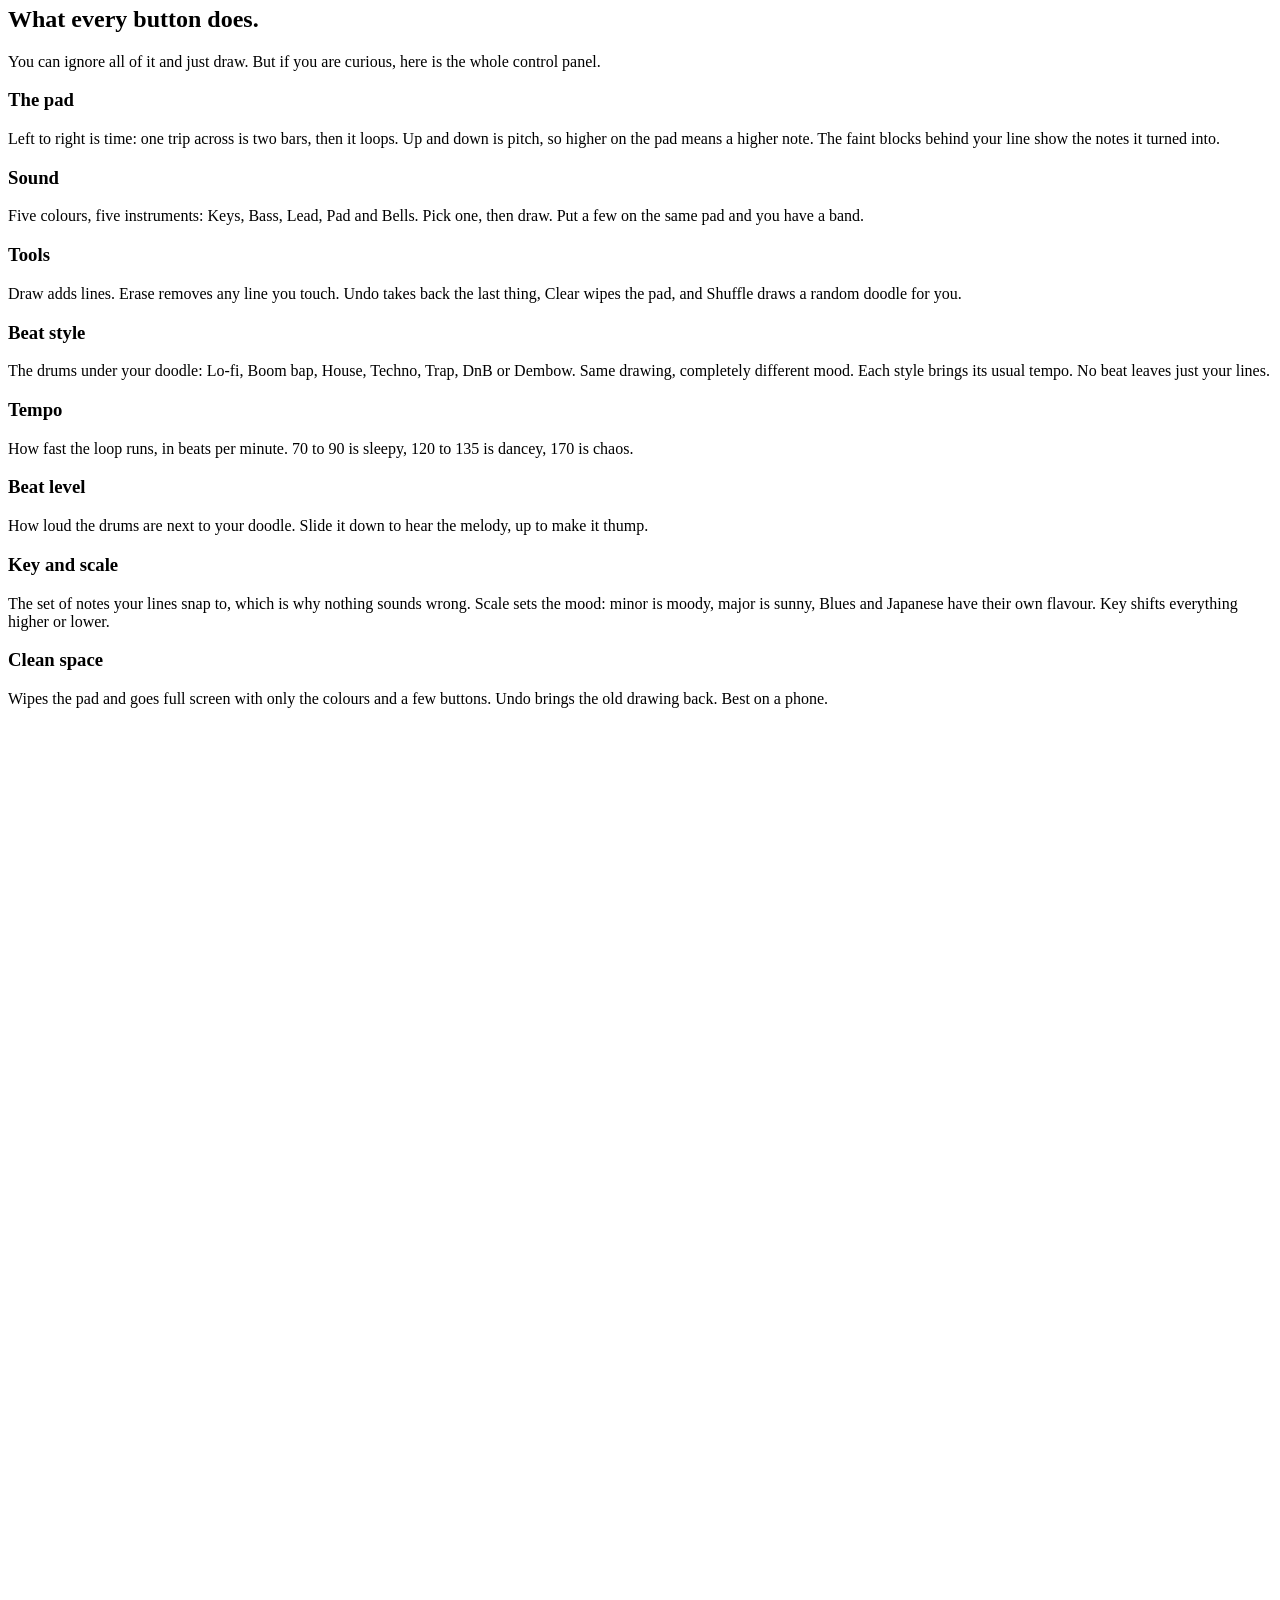
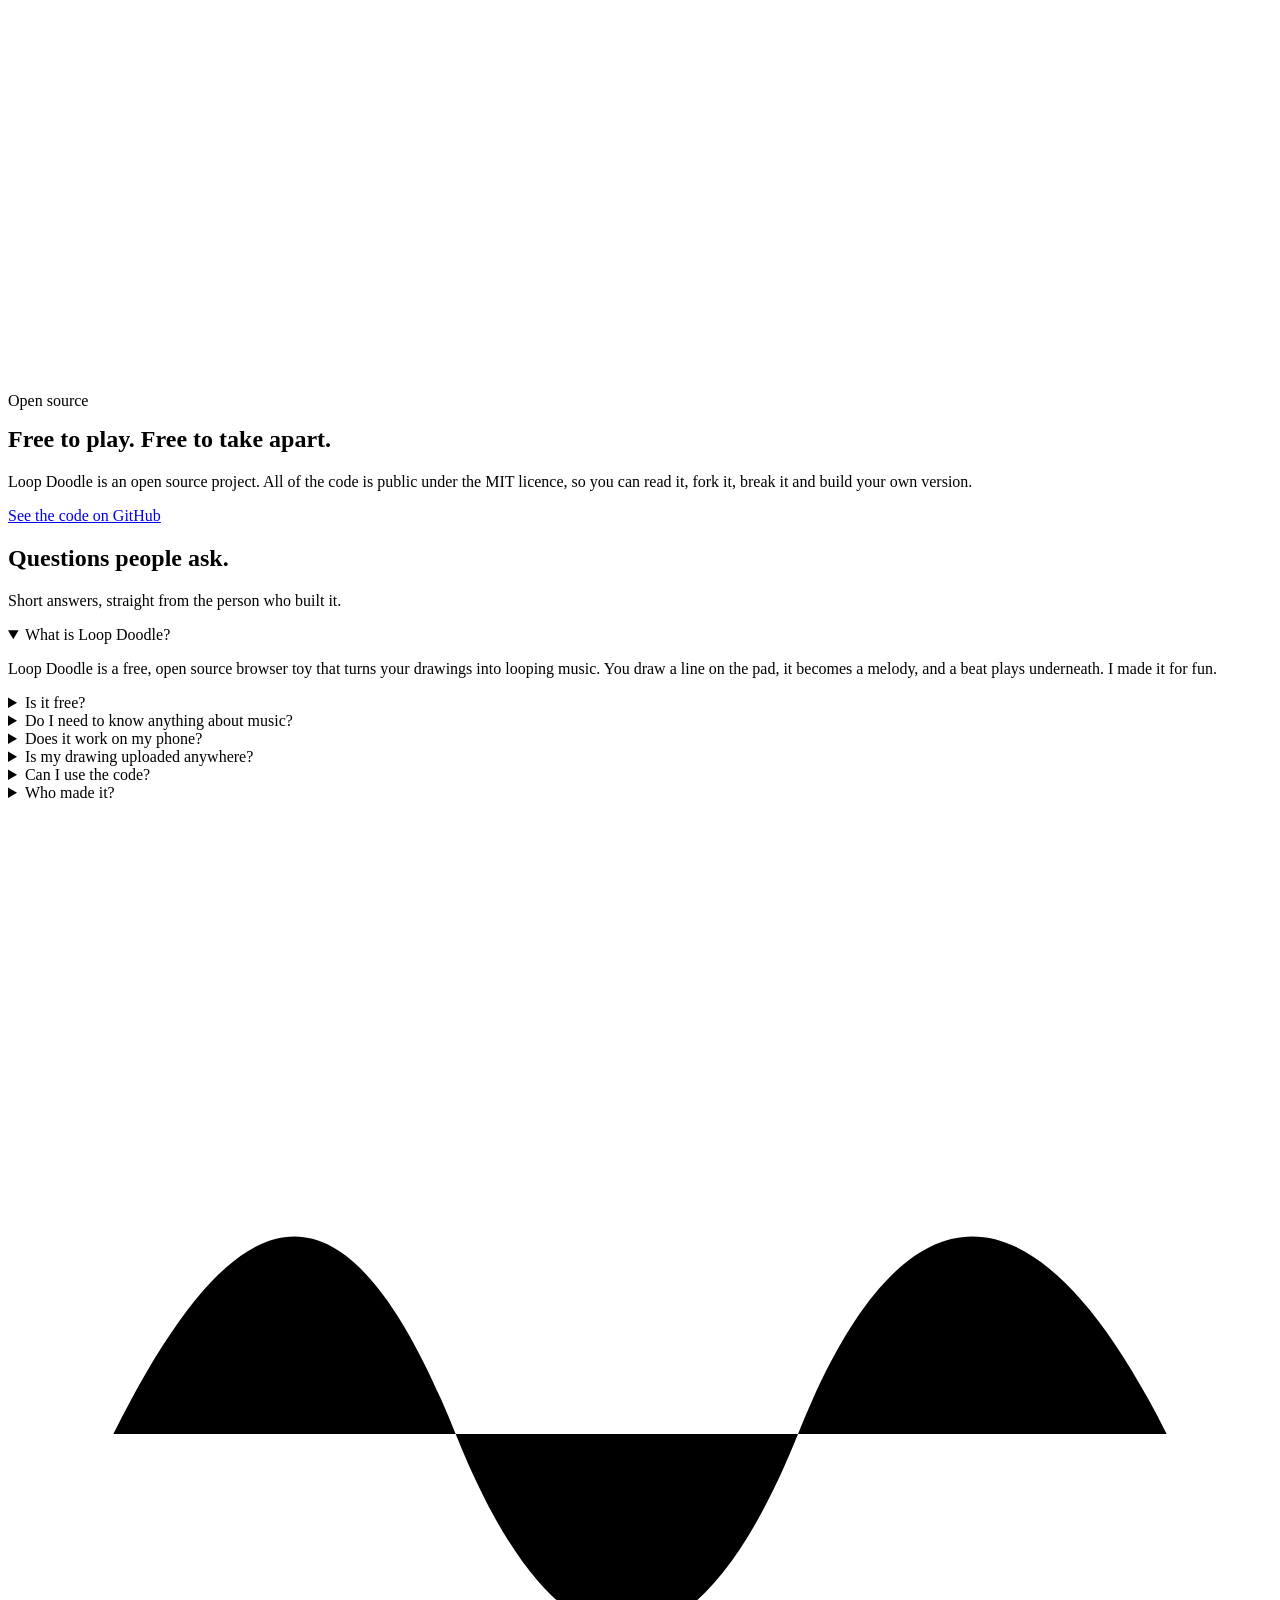
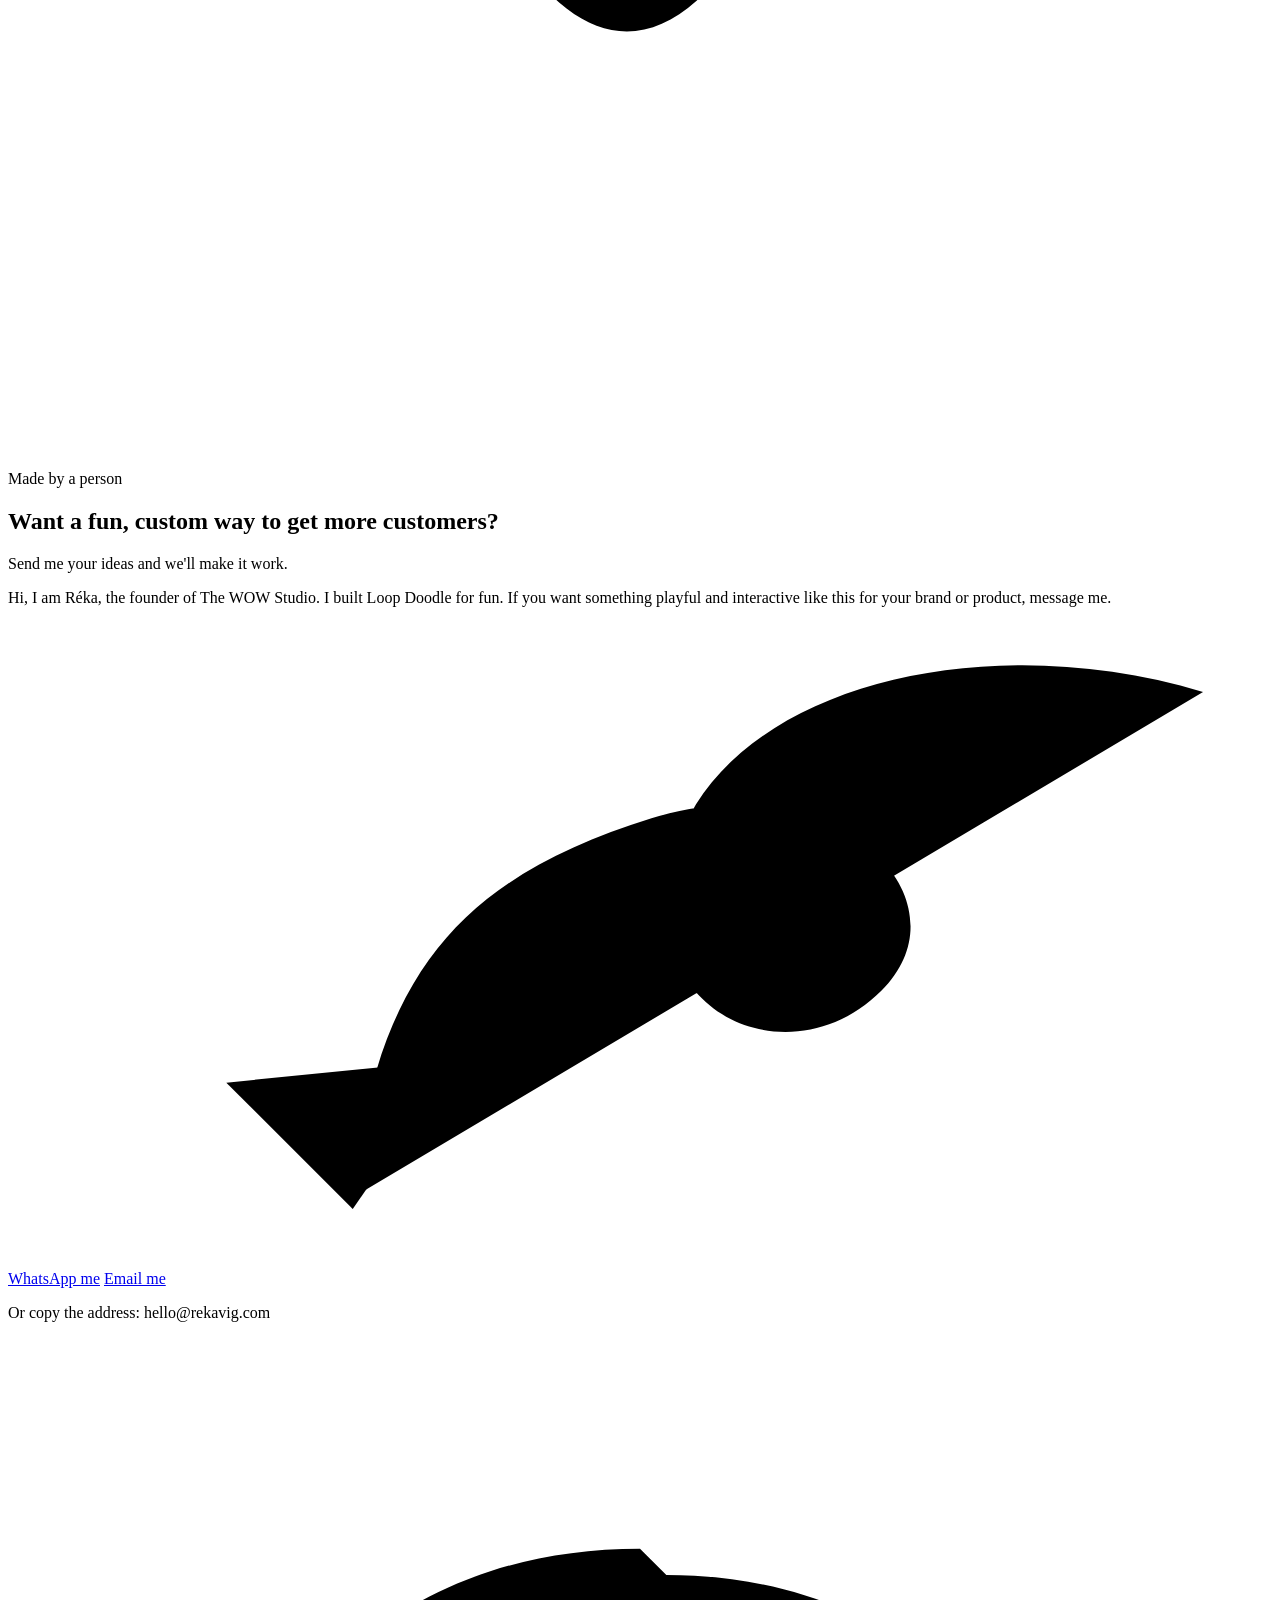
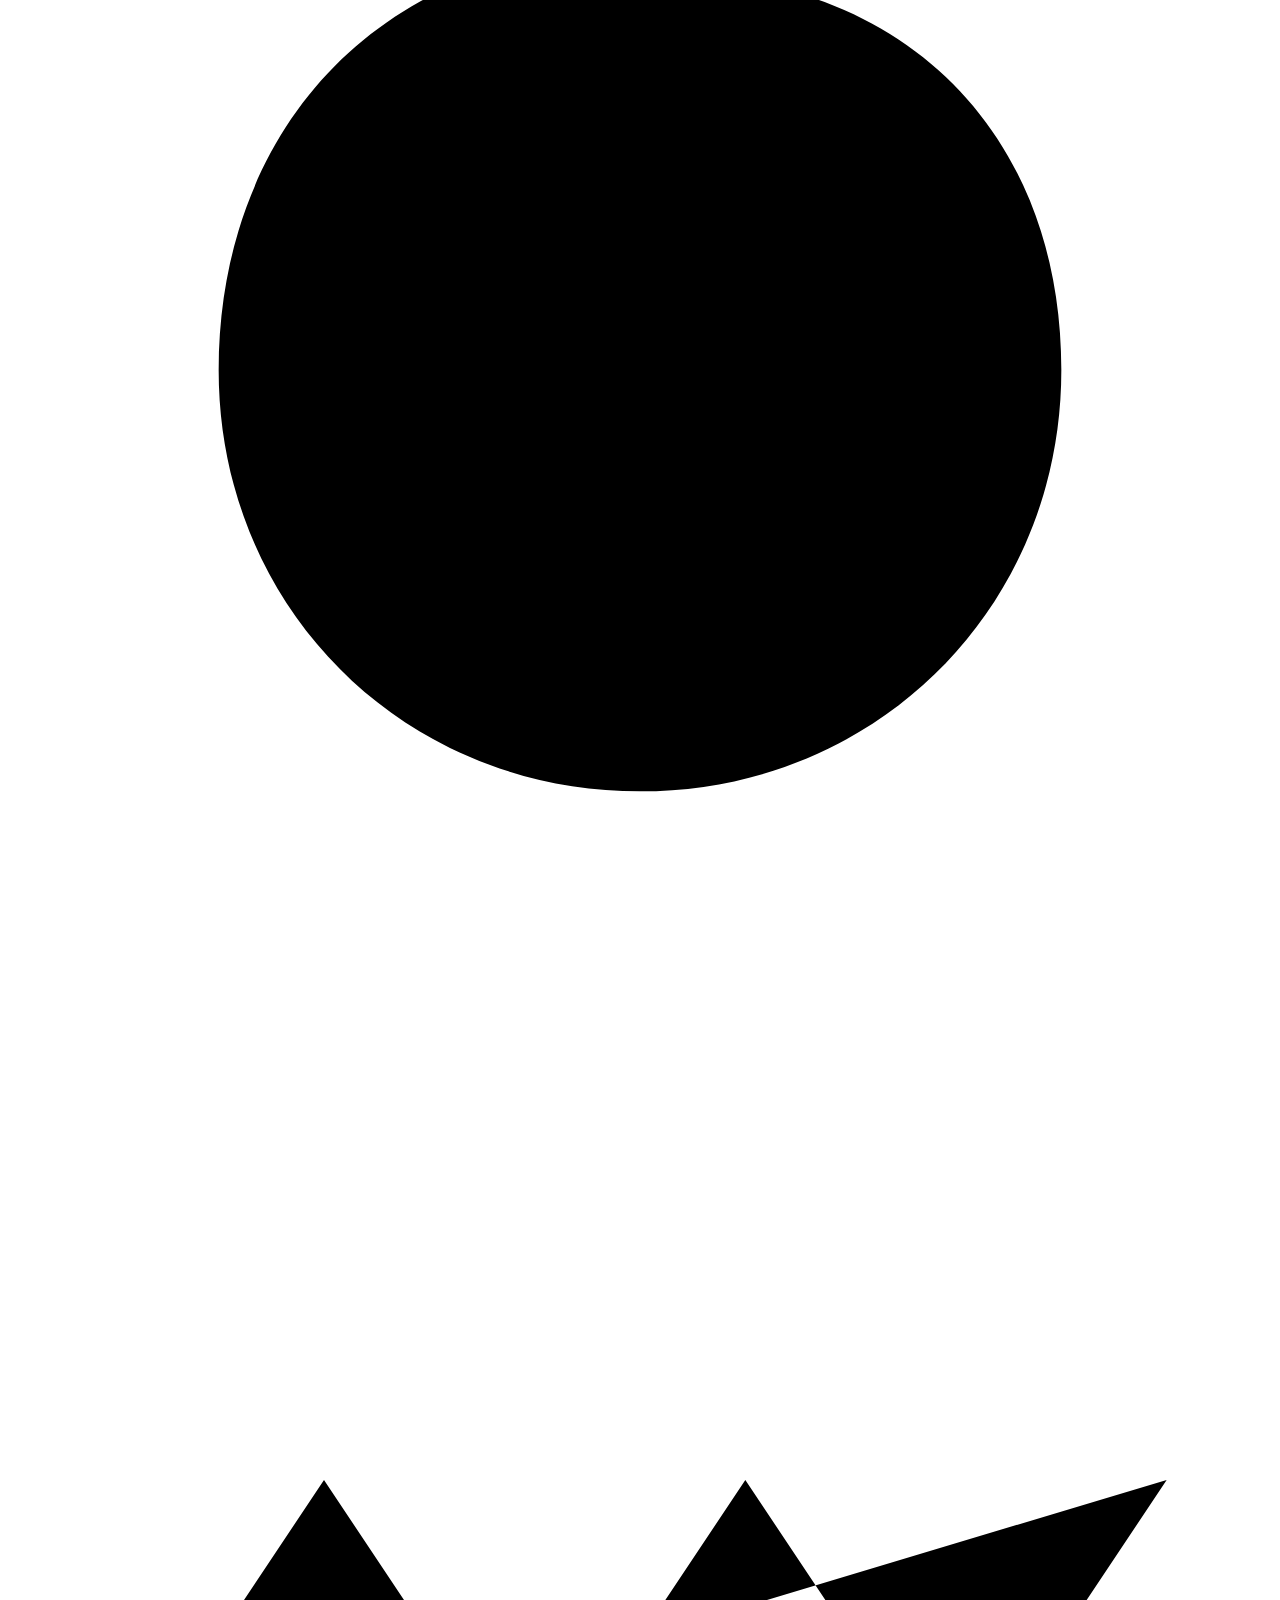
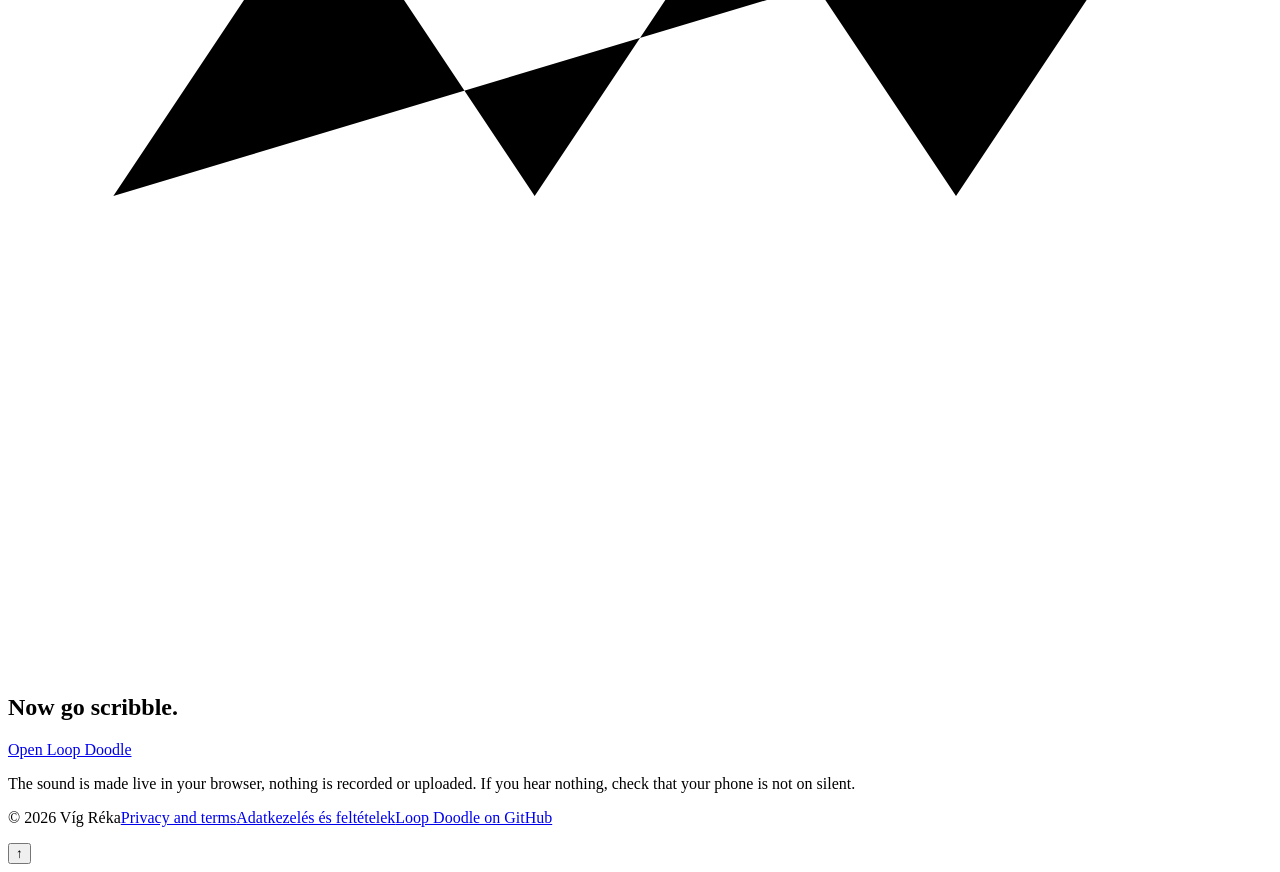
==== commit babdec42: "Use one wording for the silent-phone hint and ignore .playwright-mcp Co-Authored-By: Claude Fable 5." ====
--- a/public/index.html
+++ b/public/index.html
@@ -12,18 +12,18 @@
 <meta property="og:url" content="https://loopdoodle.rekavig.com/">
 <meta property="og:title" content="Loop Doodle: draw a squiggle, get a looping tune">
 <meta property="og:description" content="Loop Doodle is a free, open source browser toy that turns anything you draw into a looping tune over a beat. No sign-up, works on phones.">
-<meta property="og:image" content="https://loopdoodle.rekavig.com/og.png?v=dev">
+<meta property="og:image" content="https://loopdoodle.rekavig.com/og.png?v=eb119e4">
 <meta property="og:image:width" content="1200">
 <meta property="og:image:height" content="630">
 <meta property="og:image:alt" content="Loop Doodle. Draw a squiggle, get a banger. A yellow doodle line on a dark music pad.">
 <meta name="twitter:card" content="summary_large_image">
 <meta name="twitter:title" content="Loop Doodle: draw a squiggle, get a looping tune">
 <meta name="twitter:description" content="Loop Doodle is a free, open source browser toy that turns anything you draw into a looping tune over a beat. No sign-up, works on phones.">
-<meta name="twitter:image" content="https://loopdoodle.rekavig.com/og.png?v=dev">
-<link rel="icon" href="/favicon.svg?v=dev" type="image/svg+xml">
-<link rel="apple-touch-icon" href="/apple-touch-icon.png?v=dev">
+<meta name="twitter:image" content="https://loopdoodle.rekavig.com/og.png?v=eb119e4">
+<link rel="icon" href="/favicon.svg?v=eb119e4" type="image/svg+xml">
+<link rel="apple-touch-icon" href="/apple-touch-icon.png?v=eb119e4">
 <link rel="preload" href="/fonts/unbounded-latin-wght-normal.woff2" as="font" type="font/woff2" crossorigin>
-<link rel="stylesheet" href="/styles.css?v=dev">
+<link rel="stylesheet" href="/styles.css?v=eb119e4">
 <script type="application/ld+json">
 {
  "@context": "https://schema.org",
@@ -250,7 +250,7 @@
     <svg class="bd w" style="--c: var(--lead); right: 10%; animation-delay: -3.5s" viewBox="0 0 48 48" aria-hidden="true"><path d="M4 30l8-12 8 12 8-12 8 12 8-12"/></svg>
     <h2 class="mega">Now go <span class="a">scribble.</span></h2>
     <a class="btn" href="#play">Open Loop Doodle</a>
-    <p class="fine">The sound is made live in your browser, nothing is recorded or uploaded. On an iPhone, flip the silent switch off or you will hear nothing.</p>
+    <p class="fine">The sound is made live in your browser, nothing is recorded or uploaded. If you hear nothing, check that your phone is not on silent.</p>
   </section>
   </main>
 
@@ -340,6 +340,6 @@
     <button class="btn sm" id="sheetOk">Got it, let me draw</button>
   </div>
 </div>
-<script src="/app.js?v=dev" defer></script>
+<script src="/app.js?v=eb119e4" defer></script>
 </body>
 </html>
